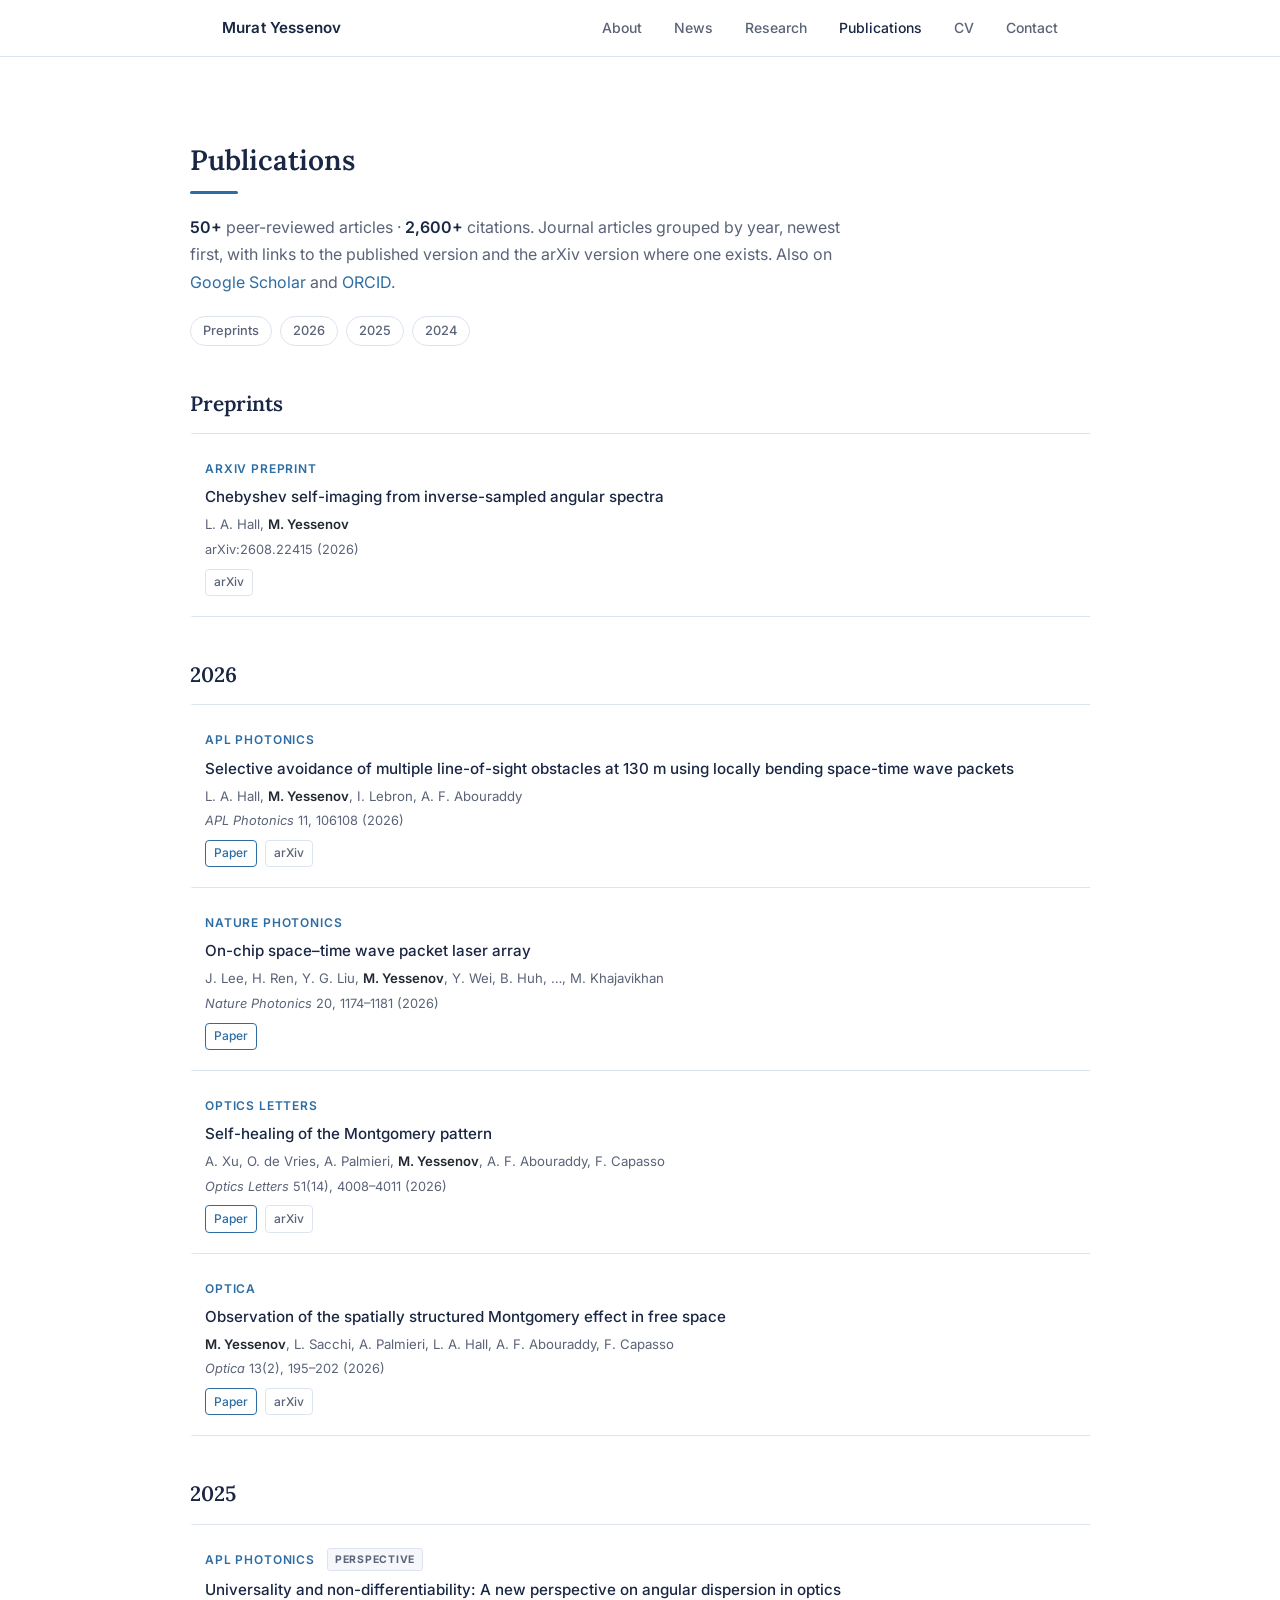
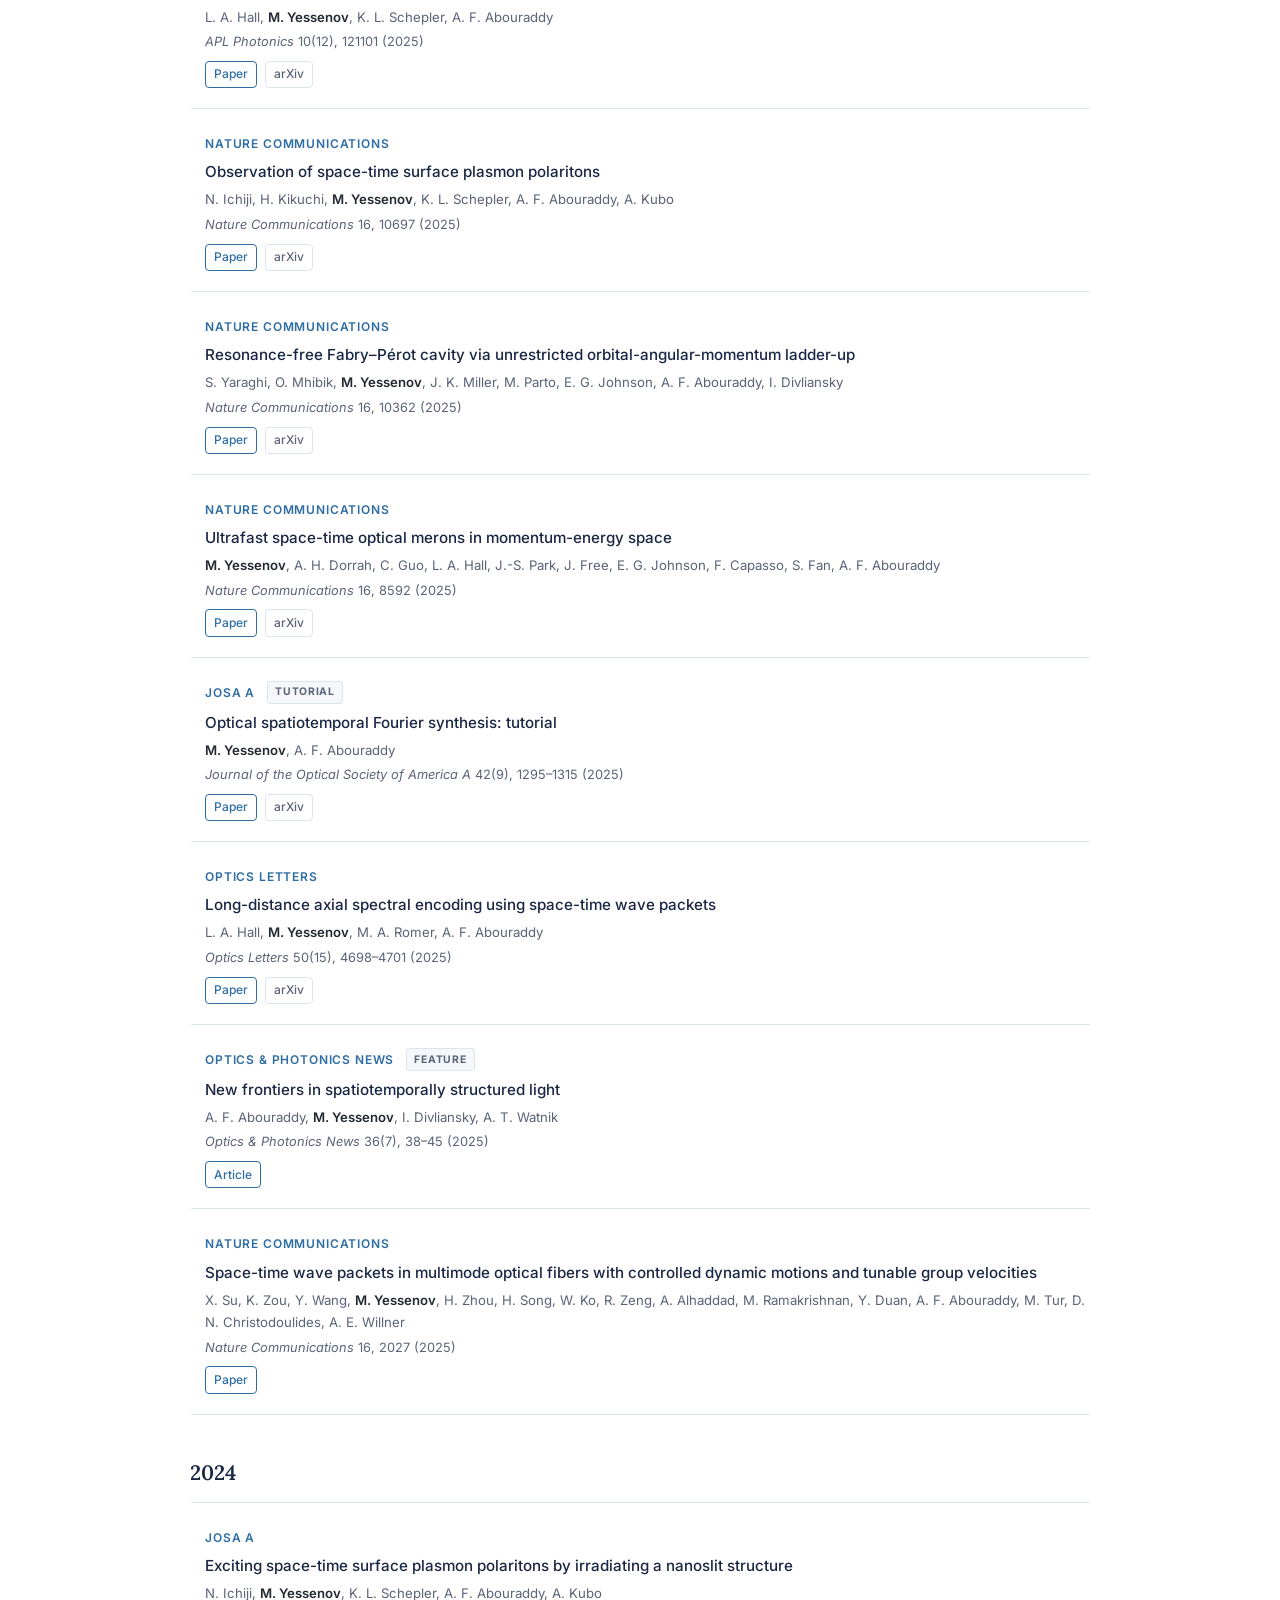
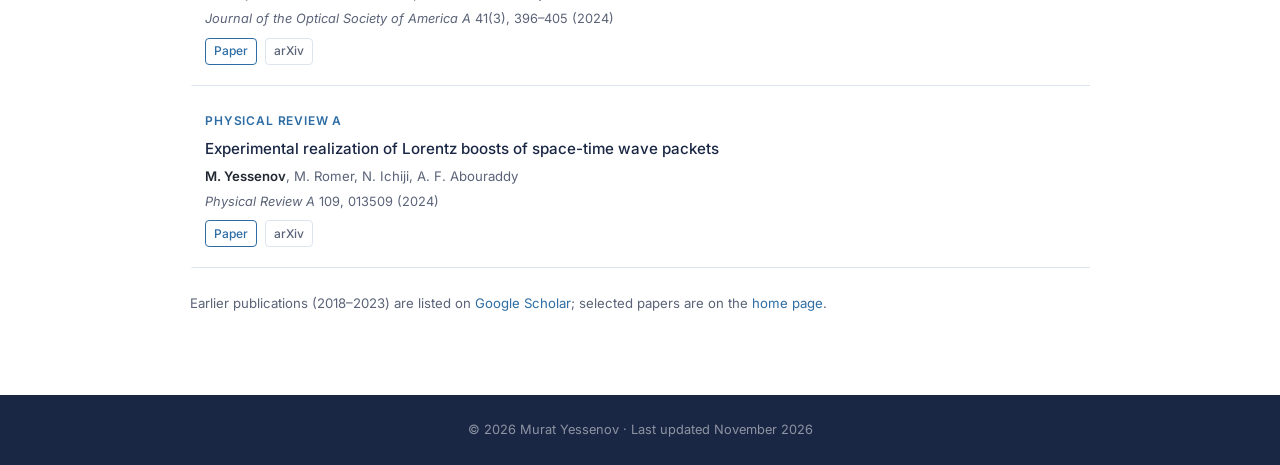
==== publications.html @ fa1f5f96 "T4: publications page, preprints and 2024-2026 Adds publications.html with the 2026 preprint and the" ====
<!DOCTYPE html>
<html lang="en">
<head>
  <meta charset="UTF-8" />
  <meta name="viewport" content="width=device-width, initial-scale=1.0" />
  <title>Publications | Murat Yessenov</title>
  <meta name="description" content="Journal articles and preprints by Murat Yessenov on space-time wave packets, structured light and self-imaging, grouped by year with DOI and arXiv links." />
  <meta name="author" content="Murat Yessenov" />
  <meta name="theme-color" content="#1a2744" />
  <link rel="canonical" href="https://yessenov.org/publications.html" />
  <script>document.documentElement.classList.add('js');</script>
  <link rel="icon" type="image/png" sizes="32x32" href="/assets/img/favicon-32.png" />
  <link rel="icon" type="image/png" sizes="512x512" href="/assets/img/icon-512.png" />
  <link rel="apple-touch-icon" href="/assets/img/apple-touch-icon.png" />
  <meta property="og:type" content="website" />
  <meta property="og:url" content="https://yessenov.org/publications.html" />
  <meta property="og:image" content="https://yessenov.org/assets/img/photo.jpg" />
  <meta property="og:image:alt" content="Portrait of Murat Yessenov" />
  <meta property="og:title" content="Publications | Murat Yessenov" />
  <meta property="og:description" content="Journal articles and preprints on space-time wave packets, structured light and self-imaging." />
  <meta name="twitter:card" content="summary" />
  <meta name="twitter:title" content="Publications | Murat Yessenov" />
  <meta name="twitter:description" content="Journal articles and preprints on space-time wave packets, structured light and self-imaging." />
  <meta name="twitter:image" content="https://yessenov.org/assets/img/photo.jpg" />
  <link rel="stylesheet" href="/assets/css/style.css" />
  <link rel="preconnect" href="https://fonts.googleapis.com" />
  <link rel="preconnect" href="https://fonts.gstatic.com" crossorigin />
  <link href="https://fonts.googleapis.com/css2?family=Inter:wght@300;400;500;600&family=Lora:ital,wght@0,400;0,600;1,400&display=swap" rel="stylesheet" />
</head>
<body>

  <!-- ── Navigation ── -->
  <header id="site-header">
    <nav>
      <a class="nav-name" href="/">Murat Yessenov</a>
      <ul class="nav-links" id="nav-links">
        <li><a href="/#about">About</a></li>
        <li><a href="/#news">News</a></li>
        <li><a href="/#research">Research</a></li>
        <li><a href="/publications.html" aria-current="page">Publications</a></li>
        <li><a href="/#cv">CV</a></li>
        <li><a href="/#contact">Contact</a></li>
      </ul>
      <button class="nav-toggle" aria-label="Toggle menu" aria-controls="nav-links" aria-expanded="false">&#9776;</button>
    </nav>
  </header>

  <main>

    <section id="publications-list">
      <div class="section-inner">
        <h1 class="section-title">Publications</h1>
        <p class="section-intro">
          <strong class="stat-num">50+</strong> peer-reviewed articles &middot; <strong class="stat-num">2,600+</strong> citations.
          Journal articles grouped by year, newest first, with links to the published version and the arXiv version where one exists.
          Also on <a href="https://scholar.google.com/citations?user=RJUJREIAAAAJ&hl=en" target="_blank" rel="noopener noreferrer">Google Scholar</a>
          and <a href="https://orcid.org/0000-0001-6850-1803" target="_blank" rel="noopener noreferrer">ORCID</a>.
        </p>

        <nav class="pub-jump" aria-label="Jump to year">
          <a href="#preprints">Preprints</a>
          <a href="#y2026">2026</a>
          <a href="#y2025">2025</a>
          <a href="#y2024">2024</a>
        </nav>

        <!-- ── Preprints ── -->
        <h2 class="pub-year" id="preprints">Preprints</h2>
        <div class="pub-list">
          <div class="pub-item">
            <div class="pub-venue">arXiv preprint</div>
            <p class="pub-title"><a href="https://arxiv.org/abs/2608.22415" target="_blank" rel="noopener noreferrer">Chebyshev self-imaging from inverse-sampled angular spectra</a></p>
            <p class="pub-authors">L. A. Hall, <strong>M. Yessenov</strong></p>
            <p class="pub-cite">arXiv:2608.22415 (2026)</p>
            <div class="pub-links">
              <a href="https://arxiv.org/abs/2608.22415" target="_blank" rel="noopener noreferrer" class="pub-link pub-link--preprint">arXiv</a>
            </div>
          </div>
        </div>

        <!-- ── 2026 ── -->
        <h2 class="pub-year" id="y2026">2026</h2>
        <div class="pub-list">

          <div class="pub-item">
            <div class="pub-venue">APL Photonics</div>
            <p class="pub-title"><a href="https://doi.org/10.1063/5.0353169" target="_blank" rel="noopener noreferrer">Selective avoidance of multiple line-of-sight obstacles at 130&nbsp;m using locally bending space-time wave packets</a></p>
            <p class="pub-authors">L. A. Hall, <strong>M. Yessenov</strong>, I. Lebron, A. F. Abouraddy</p>
            <p class="pub-cite"><em>APL Photonics</em> 11, 106108 (2026)</p>
            <div class="pub-links">
              <a href="https://doi.org/10.1063/5.0353169" target="_blank" rel="noopener noreferrer" class="pub-link">Paper</a>
              <a href="https://arxiv.org/abs/2607.12311" target="_blank" rel="noopener noreferrer" class="pub-link pub-link--preprint">arXiv</a>
            </div>
          </div>

          <div class="pub-item">
            <div class="pub-venue">Nature Photonics</div>
            <p class="pub-title"><a href="https://doi.org/10.1038/s41566-026-02003-0" target="_blank" rel="noopener noreferrer">On-chip space&ndash;time wave packet laser array</a></p>
            <p class="pub-authors">J. Lee, H. Ren, Y. G. Liu, <strong>M. Yessenov</strong>, Y. Wei, B. Huh, &hellip;, M. Khajavikhan</p>
            <p class="pub-cite"><em>Nature Photonics</em> 20, 1174&ndash;1181 (2026)</p>
            <div class="pub-links">
              <a href="https://doi.org/10.1038/s41566-026-02003-0" target="_blank" rel="noopener noreferrer" class="pub-link">Paper</a>
            </div>
          </div>

          <div class="pub-item">
            <div class="pub-venue">Optics Letters</div>
            <p class="pub-title"><a href="https://doi.org/10.1364/OL.605394" target="_blank" rel="noopener noreferrer">Self-healing of the Montgomery pattern</a></p>
            <p class="pub-authors">A. Xu, O. de Vries, A. Palmieri, <strong>M. Yessenov</strong>, A. F. Abouraddy, F. Capasso</p>
            <p class="pub-cite"><em>Optics Letters</em> 51(14), 4008&ndash;4011 (2026)</p>
            <div class="pub-links">
              <a href="https://doi.org/10.1364/OL.605394" target="_blank" rel="noopener noreferrer" class="pub-link">Paper</a>
              <a href="https://arxiv.org/abs/2605.18318" target="_blank" rel="noopener noreferrer" class="pub-link pub-link--preprint">arXiv</a>
            </div>
          </div>

          <div class="pub-item">
            <div class="pub-venue">Optica</div>
            <p class="pub-title"><a href="https://doi.org/10.1364/OPTICA.582198" target="_blank" rel="noopener noreferrer">Observation of the spatially structured Montgomery effect in free space</a></p>
            <p class="pub-authors"><strong>M. Yessenov</strong>, L. Sacchi, A. Palmieri, L. A. Hall, A. F. Abouraddy, F. Capasso</p>
            <p class="pub-cite"><em>Optica</em> 13(2), 195&ndash;202 (2026)</p>
            <div class="pub-links">
              <a href="https://doi.org/10.1364/OPTICA.582198" target="_blank" rel="noopener noreferrer" class="pub-link">Paper</a>
              <a href="https://arxiv.org/abs/2510.16269" target="_blank" rel="noopener noreferrer" class="pub-link pub-link--preprint">arXiv</a>
            </div>
          </div>

        </div>

        <!-- ── 2025 ── -->
        <h2 class="pub-year" id="y2025">2025</h2>
        <div class="pub-list">

          <div class="pub-item">
            <div class="pub-venue">APL Photonics <span class="pub-badge pub-badge--review">Perspective</span></div>
            <p class="pub-title"><a href="https://doi.org/10.1063/5.0286910" target="_blank" rel="noopener noreferrer">Universality and non-differentiability: A new perspective on angular dispersion in optics</a></p>
            <p class="pub-authors">L. A. Hall, <strong>M. Yessenov</strong>, K. L. Schepler, A. F. Abouraddy</p>
            <p class="pub-cite"><em>APL Photonics</em> 10(12), 121101 (2025)</p>
            <div class="pub-links">
              <a href="https://doi.org/10.1063/5.0286910" target="_blank" rel="noopener noreferrer" class="pub-link">Paper</a>
              <a href="https://arxiv.org/abs/2506.18858" target="_blank" rel="noopener noreferrer" class="pub-link pub-link--preprint">arXiv</a>
            </div>
          </div>

          <div class="pub-item">
            <div class="pub-venue">Nature Communications</div>
            <p class="pub-title"><a href="https://doi.org/10.1038/s41467-025-65289-8" target="_blank" rel="noopener noreferrer">Observation of space-time surface plasmon polaritons</a></p>
            <p class="pub-authors">N. Ichiji, H. Kikuchi, <strong>M. Yessenov</strong>, K. L. Schepler, A. F. Abouraddy, A. Kubo</p>
            <p class="pub-cite"><em>Nature Communications</em> 16, 10697 (2025)</p>
            <div class="pub-links">
              <a href="https://doi.org/10.1038/s41467-025-65289-8" target="_blank" rel="noopener noreferrer" class="pub-link">Paper</a>
              <a href="https://arxiv.org/abs/2502.11643" target="_blank" rel="noopener noreferrer" class="pub-link pub-link--preprint">arXiv</a>
            </div>
          </div>

          <div class="pub-item">
            <div class="pub-venue">Nature Communications</div>
            <p class="pub-title"><a href="https://doi.org/10.1038/s41467-025-65348-0" target="_blank" rel="noopener noreferrer">Resonance-free Fabry&ndash;P&eacute;rot cavity via unrestricted orbital-angular-momentum ladder-up</a></p>
            <p class="pub-authors">S. Yaraghi, O. Mhibik, <strong>M. Yessenov</strong>, J. K. Miller, M. Parto, E. G. Johnson, A. F. Abouraddy, I. Divliansky</p>
            <p class="pub-cite"><em>Nature Communications</em> 16, 10362 (2025)</p>
            <div class="pub-links">
              <a href="https://doi.org/10.1038/s41467-025-65348-0" target="_blank" rel="noopener noreferrer" class="pub-link">Paper</a>
              <a href="https://arxiv.org/abs/2503.13712" target="_blank" rel="noopener noreferrer" class="pub-link pub-link--preprint">arXiv</a>
            </div>
          </div>

          <div class="pub-item">
            <div class="pub-venue">Nature Communications</div>
            <p class="pub-title"><a href="https://doi.org/10.1038/s41467-025-63641-6" target="_blank" rel="noopener noreferrer">Ultrafast space-time optical merons in momentum-energy space</a></p>
            <p class="pub-authors"><strong>M. Yessenov</strong>, A. H. Dorrah, C. Guo, L. A. Hall, J.-S. Park, J. Free, E. G. Johnson, F. Capasso, S. Fan, A. F. Abouraddy</p>
            <p class="pub-cite"><em>Nature Communications</em> 16, 8592 (2025)</p>
            <div class="pub-links">
              <a href="https://doi.org/10.1038/s41467-025-63641-6" target="_blank" rel="noopener noreferrer" class="pub-link">Paper</a>
              <a href="https://arxiv.org/abs/2503.11980" target="_blank" rel="noopener noreferrer" class="pub-link pub-link--preprint">arXiv</a>
            </div>
          </div>

          <div class="pub-item">
            <div class="pub-venue">JOSA A <span class="pub-badge pub-badge--review">Tutorial</span></div>
            <p class="pub-title"><a href="https://doi.org/10.1364/JOSAA.566252" target="_blank" rel="noopener noreferrer">Optical spatiotemporal Fourier synthesis: tutorial</a></p>
            <p class="pub-authors"><strong>M. Yessenov</strong>, A. F. Abouraddy</p>
            <p class="pub-cite"><em>Journal of the Optical Society of America A</em> 42(9), 1295&ndash;1315 (2025)</p>
            <div class="pub-links">
              <a href="https://doi.org/10.1364/JOSAA.566252" target="_blank" rel="noopener noreferrer" class="pub-link">Paper</a>
              <a href="https://arxiv.org/abs/2504.18675" target="_blank" rel="noopener noreferrer" class="pub-link pub-link--preprint">arXiv</a>
            </div>
          </div>

          <div class="pub-item">
            <div class="pub-venue">Optics Letters</div>
            <p class="pub-title"><a href="https://doi.org/10.1364/OL.566908" target="_blank" rel="noopener noreferrer">Long-distance axial spectral encoding using space-time wave packets</a></p>
            <p class="pub-authors">L. A. Hall, <strong>M. Yessenov</strong>, M. A. Romer, A. F. Abouraddy</p>
            <p class="pub-cite"><em>Optics Letters</em> 50(15), 4698&ndash;4701 (2025)</p>
            <div class="pub-links">
              <a href="https://doi.org/10.1364/OL.566908" target="_blank" rel="noopener noreferrer" class="pub-link">Paper</a>
              <a href="https://arxiv.org/abs/2505.00895" target="_blank" rel="noopener noreferrer" class="pub-link pub-link--preprint">arXiv</a>
            </div>
          </div>

          <div class="pub-item">
            <div class="pub-venue">Optics &amp; Photonics News <span class="pub-badge pub-badge--review">Feature</span></div>
            <p class="pub-title"><a href="https://www.optica-opn.org/home/articles/volume_36/july_august_2025/features/new_frontiers_in_spatiotemporally_structured_light" target="_blank" rel="noopener noreferrer">New frontiers in spatiotemporally structured light</a></p>
            <p class="pub-authors">A. F. Abouraddy, <strong>M. Yessenov</strong>, I. Divliansky, A. T. Watnik</p>
            <p class="pub-cite"><em>Optics &amp; Photonics News</em> 36(7), 38&ndash;45 (2025)</p>
            <div class="pub-links">
              <a href="https://www.optica-opn.org/home/articles/volume_36/july_august_2025/features/new_frontiers_in_spatiotemporally_structured_light" target="_blank" rel="noopener noreferrer" class="pub-link">Article</a>
            </div>
          </div>

          <div class="pub-item">
            <div class="pub-venue">Nature Communications</div>
            <p class="pub-title"><a href="https://doi.org/10.1038/s41467-025-56982-9" target="_blank" rel="noopener noreferrer">Space-time wave packets in multimode optical fibers with controlled dynamic motions and tunable group velocities</a></p>
            <p class="pub-authors">X. Su, K. Zou, Y. Wang, <strong>M. Yessenov</strong>, H. Zhou, H. Song, W. Ko, R. Zeng, A. Alhaddad, M. Ramakrishnan, Y. Duan, A. F. Abouraddy, M. Tur, D. N. Christodoulides, A. E. Willner</p>
            <p class="pub-cite"><em>Nature Communications</em> 16, 2027 (2025)</p>
            <div class="pub-links">
              <a href="https://doi.org/10.1038/s41467-025-56982-9" target="_blank" rel="noopener noreferrer" class="pub-link">Paper</a>
            </div>
          </div>

        </div>

        <!-- ── 2024 ── -->
        <h2 class="pub-year" id="y2024">2024</h2>
        <div class="pub-list">

          <div class="pub-item">
            <div class="pub-venue">JOSA A</div>
            <p class="pub-title"><a href="https://doi.org/10.1364/JOSAA.508044" target="_blank" rel="noopener noreferrer">Exciting space-time surface plasmon polaritons by irradiating a nanoslit structure</a></p>
            <p class="pub-authors">N. Ichiji, <strong>M. Yessenov</strong>, K. L. Schepler, A. F. Abouraddy, A. Kubo</p>
            <p class="pub-cite"><em>Journal of the Optical Society of America A</em> 41(3), 396&ndash;405 (2024)</p>
            <div class="pub-links">
              <a href="https://doi.org/10.1364/JOSAA.508044" target="_blank" rel="noopener noreferrer" class="pub-link">Paper</a>
              <a href="https://arxiv.org/abs/2212.05450" target="_blank" rel="noopener noreferrer" class="pub-link pub-link--preprint">arXiv</a>
            </div>
          </div>

          <div class="pub-item">
            <div class="pub-venue">Physical Review A</div>
            <p class="pub-title"><a href="https://doi.org/10.1103/PhysRevA.109.013509" target="_blank" rel="noopener noreferrer">Experimental realization of Lorentz boosts of space-time wave packets</a></p>
            <p class="pub-authors"><strong>M. Yessenov</strong>, M. Romer, N. Ichiji, A. F. Abouraddy</p>
            <p class="pub-cite"><em>Physical Review A</em> 109, 013509 (2024)</p>
            <div class="pub-links">
              <a href="https://doi.org/10.1103/PhysRevA.109.013509" target="_blank" rel="noopener noreferrer" class="pub-link">Paper</a>
              <a href="https://arxiv.org/abs/2308.06387" target="_blank" rel="noopener noreferrer" class="pub-link pub-link--preprint">arXiv</a>
            </div>
          </div>

        </div>

        <p class="pub-note">Earlier publications (2018&ndash;2023) are listed on <a href="https://scholar.google.com/citations?user=RJUJREIAAAAJ&hl=en" target="_blank" rel="noopener noreferrer">Google Scholar</a>; selected papers are on the <a href="/#publications">home page</a>.</p>
      </div>
    </section>

  </main>

  <footer>
    <p>&copy; 2026 Murat Yessenov &middot; Last updated November 2026</p>
  </footer>

  <script src="/assets/js/main.js"></script>
</body>
</html>
---- assets/css/style.css ----
/* ── Reset & Base ── */
*, *::before, *::after { box-sizing: border-box; margin: 0; padding: 0; }

:root {
  --navy:   #1a2744;
  --navy2:  #243560;
  --accent: #2e6da4;
  --text:   #222831;
  --muted:  #5a6378;
  --light:  #f5f7fb;
  --white:  #ffffff;
  --border: #dde3ef;
  --radius: 8px;
  --max-w:  900px;
  --transition: 0.2s ease;
}

html { scroll-behavior: smooth; font-size: 16px; }

body {
  font-family: 'Inter', sans-serif;
  color: var(--text);
  background: var(--white);
  line-height: 1.7;
}

a { color: var(--accent); text-decoration: none; }
a:hover { text-decoration: underline; }

/* ── Navigation ── */
#site-header {
  position: sticky;
  top: 0;
  z-index: 100;
  background: rgba(255,255,255,0.95);
  backdrop-filter: blur(8px);
  border-bottom: 1px solid var(--border);
}

nav {
  max-width: var(--max-w);
  margin: 0 auto;
  padding: 0 2rem;
  height: 56px;
  display: flex;
  align-items: center;
  justify-content: space-between;
}

.nav-name {
  font-weight: 600;
  font-size: 0.95rem;
  color: var(--navy);
  letter-spacing: 0.01em;
}

.nav-links {
  display: flex;
  list-style: none;
  gap: 2rem;
}

.nav-links a {
  font-size: 0.875rem;
  font-weight: 500;
  color: var(--muted);
  transition: color var(--transition);
}

.nav-links a:hover,
.nav-links a.active,
.nav-links a[aria-current="page"] {
  color: var(--navy);
  text-decoration: none;
}

.nav-toggle {
  display: none;
  background: none;
  border: none;
  font-size: 1.4rem;
  cursor: pointer;
  color: var(--navy);
}

/* ── Sections ── */
section { padding: 5rem 2rem; }
section:nth-child(even) { background: var(--light); }

.section-inner {
  max-width: var(--max-w);
  margin: 0 auto;
}

.section-title {
  font-family: 'Lora', serif;
  font-size: 1.75rem;
  font-weight: 600;
  color: var(--navy);
  margin-bottom: 1.25rem;
  padding-bottom: 0.6rem;
  position: relative;
}

.section-title::after {
  content: '';
  position: absolute;
  bottom: 0;
  left: 0;
  width: 48px;
  height: 3px;
  background: var(--accent);
  border-radius: 2px;
}

.section-intro {
  color: var(--muted);
  margin-bottom: 2.5rem;
  max-width: 680px;
}

.stat-num {
  color: var(--navy);
  font-weight: 600;
}

/* ── About ── */
#about {
  padding-top: 5rem;
  padding-bottom: 5rem;
  background: var(--white);
}

.about-inner {
  max-width: var(--max-w);
  margin: 0 auto;
  display: flex;
  align-items: flex-start;
  gap: 3rem;
}

.about-photo {
  flex-shrink: 0;
}

.about-photo img {
  width: 180px;
  height: 180px;
  border-radius: 50%;
  object-fit: cover;
  border: 3px solid var(--border);
}

.photo-placeholder {
  display: none;
  width: 180px;
  height: 180px;
  border-radius: 50%;
  background: var(--navy);
  color: white;
  font-size: 2.5rem;
  font-weight: 600;
  align-items: center;
  justify-content: center;
  letter-spacing: 0.05em;
}

.about-text h1 {
  font-family: 'Lora', serif;
  font-size: 2.2rem;
  font-weight: 600;
  color: var(--navy);
  margin-bottom: 0.25rem;
}

.degree {
  font-size: 1.1rem;
  font-weight: 400;
  color: var(--muted);
}

.affiliation {
  font-size: 0.95rem;
  color: var(--muted);
  margin-top: 0.15rem;
  margin-bottom: 1rem;
}

.bio {
  font-size: 0.95rem;
  color: var(--text);
  margin-bottom: 0.5rem;
  max-width: 600px;
}

.about-metrics {
  font-size: 0.85rem;
  color: var(--muted);
  margin-bottom: 1.1rem;
}

.about-metrics strong {
  color: var(--navy);
  font-weight: 600;
}

/* ── Bio Tags ── */
.bio-tags {
  display: flex;
  flex-wrap: wrap;
  gap: 0.4rem;
  margin-bottom: 1.25rem;
}

.bio-tag {
  font-size: 0.75rem;
  font-weight: 500;
  color: var(--accent);
  background: rgba(46, 109, 164, 0.07);
  border: 1px solid rgba(46, 109, 164, 0.2);
  border-radius: 4px;
  padding: 0.2rem 0.55rem;
  letter-spacing: 0.01em;
}

/* ── Social Buttons ── */
.social-links {
  display: flex;
  flex-wrap: wrap;
  gap: 0.6rem;
}

.social-btn {
  display: inline-flex;
  align-items: center;
  gap: 0.4rem;
  padding: 0.4rem 0.9rem;
  border: 1px solid var(--border);
  border-radius: 20px;
  font-size: 0.8rem;
  font-weight: 500;
  color: var(--navy);
  background: var(--white);
  transition: background var(--transition), border-color var(--transition), color var(--transition);
}

.social-btn svg {
  width: 14px;
  height: 14px;
  flex-shrink: 0;
}

.social-btn:hover {
  background: var(--navy);
  color: var(--white);
  border-color: var(--navy);
  text-decoration: none;
}

/* ── News ── */
.news-list {
  display: flex;
  flex-direction: column;
}

.news-item {
  display: flex;
  gap: 1.5rem;
  padding: 0.7rem 0;
  border-bottom: 1px solid var(--border);
  align-items: baseline;
}

.news-item:first-child {
  border-top: 1px solid var(--border);
}

.news-date {
  font-size: 0.8rem;
  font-weight: 500;
  color: var(--muted);
  min-width: 72px;
  flex-shrink: 0;
}

.news-text {
  font-size: 0.9rem;
  color: var(--text);
  line-height: 1.55;
}

/* ── Research Cards ── */
.research-grid {
  display: grid;
  grid-template-columns: repeat(3, 1fr);
  gap: 1.5rem;
}

.research-card {
  background: var(--light);
  border: 1px solid var(--border);
  border-top: 2px solid var(--accent);
  border-radius: var(--radius);
  padding: 1.75rem;
  transition: box-shadow var(--transition), transform var(--transition);
}

.research-card:hover {
  box-shadow: 0 4px 20px rgba(26,39,68,0.08);
  transform: translateY(-2px);
}

.card-icon {
  width: 28px;
  height: 28px;
  color: var(--accent);
  margin-bottom: 0.75rem;
}

.card-icon svg {
  width: 100%;
  height: 100%;
  display: block;
}

.research-card h3 {
  font-size: 1rem;
  font-weight: 600;
  color: var(--navy);
  margin-bottom: 0.5rem;
}

.research-card p {
  font-size: 0.875rem;
  color: var(--muted);
  line-height: 1.65;
}

.card-paper-count {
  display: inline-block;
  margin-top: 0.85rem;
  font-size: 0.78rem;
  font-weight: 500;
  color: var(--accent);
  transition: opacity var(--transition);
}

.card-paper-count:hover {
  opacity: 0.75;
  text-decoration: underline;
}

.card-status {
  display: inline-block;
  margin-top: 0.85rem;
  font-size: 0.72rem;
  font-weight: 500;
  color: var(--muted);
  letter-spacing: 0.01em;
}

/* ── Publications ── */
.pub-list {
  display: flex;
  flex-direction: column;
  gap: 0;
}

.pub-item {
  padding: 1.25rem 0 1.25rem 0.75rem;
  border-left: 3px solid transparent;
  border-bottom: 1px solid var(--border);
  transition: border-left-color var(--transition), background var(--transition);
}

.pub-item:first-child { border-top: 1px solid var(--border); }

.pub-item:hover {
  border-left-color: var(--accent);
  background: rgba(255, 255, 255, 0.75);
}

.pub-item.pub-featured {
  border-left-color: var(--accent);
  background: rgba(46, 109, 164, 0.05);
}

.pub-venue {
  display: inline-block;
  font-size: 0.75rem;
  font-weight: 600;
  text-transform: uppercase;
  letter-spacing: 0.07em;
  color: var(--accent);
  margin-bottom: 0.3rem;
}

.pub-title {
  font-size: 0.95rem;
  font-weight: 500;
  color: var(--navy);
  margin-bottom: 0.2rem;
}

.pub-title a {
  color: var(--navy);
  font-weight: 500;
}

.pub-title a:hover {
  color: var(--accent);
  text-decoration: underline;
}

.pub-authors {
  font-size: 0.825rem;
  color: var(--muted);
  margin-bottom: 0.2rem;
}

.pub-authors strong {
  color: var(--text);
  font-weight: 600;
}

.pub-teaser {
  font-size: 0.825rem;
  color: var(--muted);
  font-style: italic;
  line-height: 1.55;
  margin-bottom: 0.5rem;
}

.pub-badge {
  display: inline-block;
  font-size: 0.65rem;
  font-weight: 700;
  font-style: normal;
  text-transform: uppercase;
  letter-spacing: 0.07em;
  padding: 0.1rem 0.45rem;
  border-radius: 3px;
  margin-left: 0.5rem;
  vertical-align: middle;
  position: relative;
  top: -1px;
}

.pub-badge--new {
  background: rgba(46,109,164,0.1);
  color: var(--accent);
  border: 1px solid rgba(46,109,164,0.25);
}

.pub-badge--review {
  background: var(--light);
  color: var(--muted);
  border: 1px solid var(--border);
}

.pub-links { display: flex; flex-wrap: wrap; gap: 0.5rem; }

.pub-link {
  font-size: 0.75rem;
  font-weight: 500;
  color: var(--accent);
  border: 1px solid var(--accent);
  border-radius: 4px;
  padding: 0.15rem 0.5rem;
  transition: background var(--transition), color var(--transition);
}

.pub-link:hover {
  background: var(--accent);
  color: var(--white);
  text-decoration: none;
}

.pub-link--preprint {
  color: var(--muted);
  border-color: var(--border);
}

.pub-link--preprint:hover {
  background: var(--muted);
  border-color: var(--muted);
}

.pub-note {
  margin-top: 1.5rem;
  font-size: 0.825rem;
  color: var(--muted);
}

/* ── Full publications page ── */
a.nav-name:hover { text-decoration: none; color: var(--accent); }

nav.pub-jump {
  display: flex;
  flex-wrap: wrap;
  justify-content: flex-start;
  gap: 0.5rem;
  max-width: none;
  height: auto;
  margin: -1.25rem 0 1rem;
  padding: 0;
}

.pub-jump a {
  font-size: 0.8rem;
  font-weight: 500;
  color: var(--muted);
  border: 1px solid var(--border);
  border-radius: 20px;
  padding: 0.2rem 0.75rem;
  transition: color var(--transition), border-color var(--transition);
}

.pub-jump a:hover {
  color: var(--navy);
  border-color: var(--accent);
  text-decoration: none;
}

.pub-year {
  font-family: 'Lora', serif;
  font-size: 1.3rem;
  font-weight: 600;
  color: var(--navy);
  margin: 2.5rem 0 0.75rem;
  scroll-margin-top: 72px;
}

.pub-cite {
  font-size: 0.8rem;
  color: var(--muted);
  margin-bottom: 0.5rem;
}

/* ── CV ── */
.cv-block {
  position: relative;
  margin-bottom: 2.5rem;
  padding-left: 1.25rem;
  border-left: 2px solid var(--border);
}

.cv-category {
  font-size: 0.8rem;
  font-weight: 600;
  text-transform: uppercase;
  letter-spacing: 0.1em;
  color: var(--accent);
  margin-bottom: 1rem;
}

.cv-entry {
  position: relative;
  display: flex;
  gap: 1.5rem;
  margin-bottom: 1rem;
  align-items: flex-start;
}

.cv-entry::before {
  content: '';
  position: absolute;
  left: calc(-1.25rem - 5px);
  top: 0.35rem;
  width: 8px;
  height: 8px;
  border-radius: 50%;
  background: var(--white);
  border: 2px solid var(--accent);
}

.cv-date {
  font-size: 0.8rem;
  color: var(--muted);
  min-width: 100px;
  padding-top: 0.1rem;
  flex-shrink: 0;
}

.cv-detail {
  font-size: 0.9rem;
  color: var(--text);
  line-height: 1.6;
}

.cv-sub {
  font-size: 0.825rem;
  color: var(--muted);
}

.cv-download-btn {
  display: inline-flex;
  align-items: center;
  gap: 0.5rem;
  margin-top: 1rem;
  padding: 0.65rem 1.5rem;
  background: var(--navy);
  color: var(--white);
  border-radius: var(--radius);
  font-size: 0.875rem;
  font-weight: 500;
  transition: background var(--transition);
}

.cv-download-btn:hover {
  background: var(--navy2);
  text-decoration: none;
}

/* ── Contact ── */
.contact-grid {
  display: grid;
  grid-template-columns: 1fr 1fr;
  gap: 3rem;
}

.contact-block h3 {
  font-size: 1rem;
  font-weight: 600;
  color: var(--navy);
  margin-bottom: 1rem;
}

.contact-block p {
  font-size: 0.9rem;
  color: var(--muted);
  margin-bottom: 0.75rem;
}

.contact-block strong {
  color: var(--text);
}

.contact-links-list {
  list-style: none;
  display: flex;
  flex-direction: column;
  gap: 0.5rem;
}

.contact-links-list a {
  font-size: 0.9rem;
  color: var(--accent);
}

/* ── Footer ── */
footer {
  background: var(--navy);
  color: rgba(255,255,255,0.5);
  text-align: center;
  padding: 1.5rem 2rem;
  font-size: 0.8rem;
}

/* ── Scroll Reveal ── */
.js .reveal {
  opacity: 0;
  transform: translateY(18px);
  transition: opacity 0.5s ease, transform 0.5s ease;
}

.reveal.in-view {
  opacity: 1;
  transform: none;
}

.research-grid .reveal:nth-child(2) { transition-delay: 0.1s; }
.research-grid .reveal:nth-child(3) { transition-delay: 0.2s; }

.news-list .reveal:nth-child(2) { transition-delay: 0.07s; }
.news-list .reveal:nth-child(3) { transition-delay: 0.14s; }
.news-list .reveal:nth-child(4) { transition-delay: 0.21s; }
.news-list .reveal:nth-child(5) { transition-delay: 0.28s; }
.news-list .reveal:nth-child(6) { transition-delay: 0.35s; }
.news-list .reveal:nth-child(7) { transition-delay: 0.42s; }
.news-list .reveal:nth-child(8) { transition-delay: 0.49s; }

.pub-list .reveal:nth-child(2) { transition-delay: 0.06s; }
.pub-list .reveal:nth-child(3) { transition-delay: 0.12s; }
.pub-list .reveal:nth-child(4) { transition-delay: 0.18s; }
.pub-list .reveal:nth-child(5) { transition-delay: 0.24s; }
.pub-list .reveal:nth-child(6) { transition-delay: 0.30s; }

@media (prefers-reduced-motion: reduce) {
  .reveal { opacity: 1; transform: none; transition: none; }
}

/* ── Mobile ── */
@media (max-width: 680px) {
  .nav-links { display: none; }
  .nav-links.open {
    display: flex;
    flex-direction: column;
    position: absolute;
    top: 56px;
    left: 0;
    right: 0;
    background: var(--white);
    border-bottom: 1px solid var(--border);
    padding: 1rem 2rem;
    gap: 1rem;
  }
  .nav-toggle { display: block; }

  .about-inner { flex-direction: column; align-items: center; text-align: center; gap: 1.5rem; }
  .social-links { justify-content: center; }
  .bio-tags { justify-content: center; }
  .bio { max-width: 100%; }

  .research-grid { grid-template-columns: 1fr; }

  .news-item { flex-direction: column; gap: 0.1rem; }
  .news-date { min-width: unset; }

  .contact-grid { grid-template-columns: 1fr; gap: 2rem; }

  .cv-entry { flex-direction: column; gap: 0.2rem; }
  .cv-date { min-width: unset; }
}
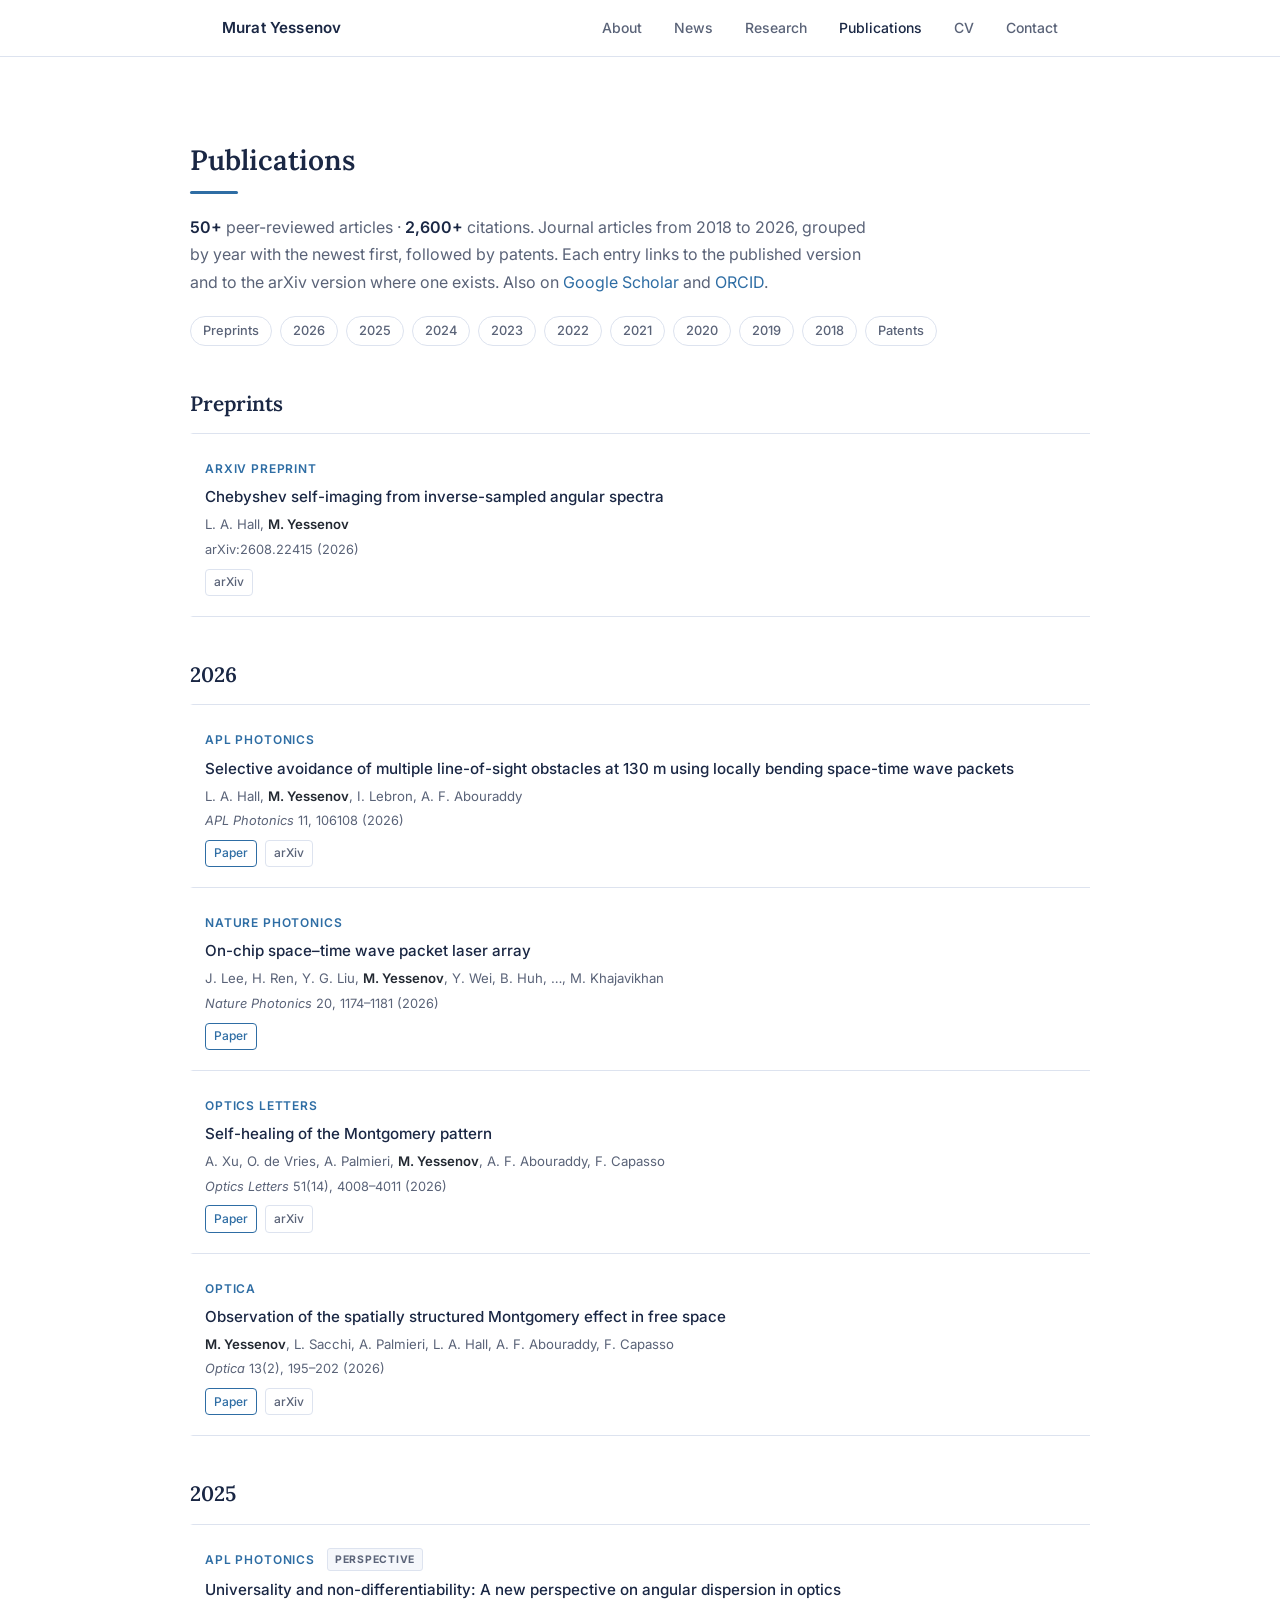
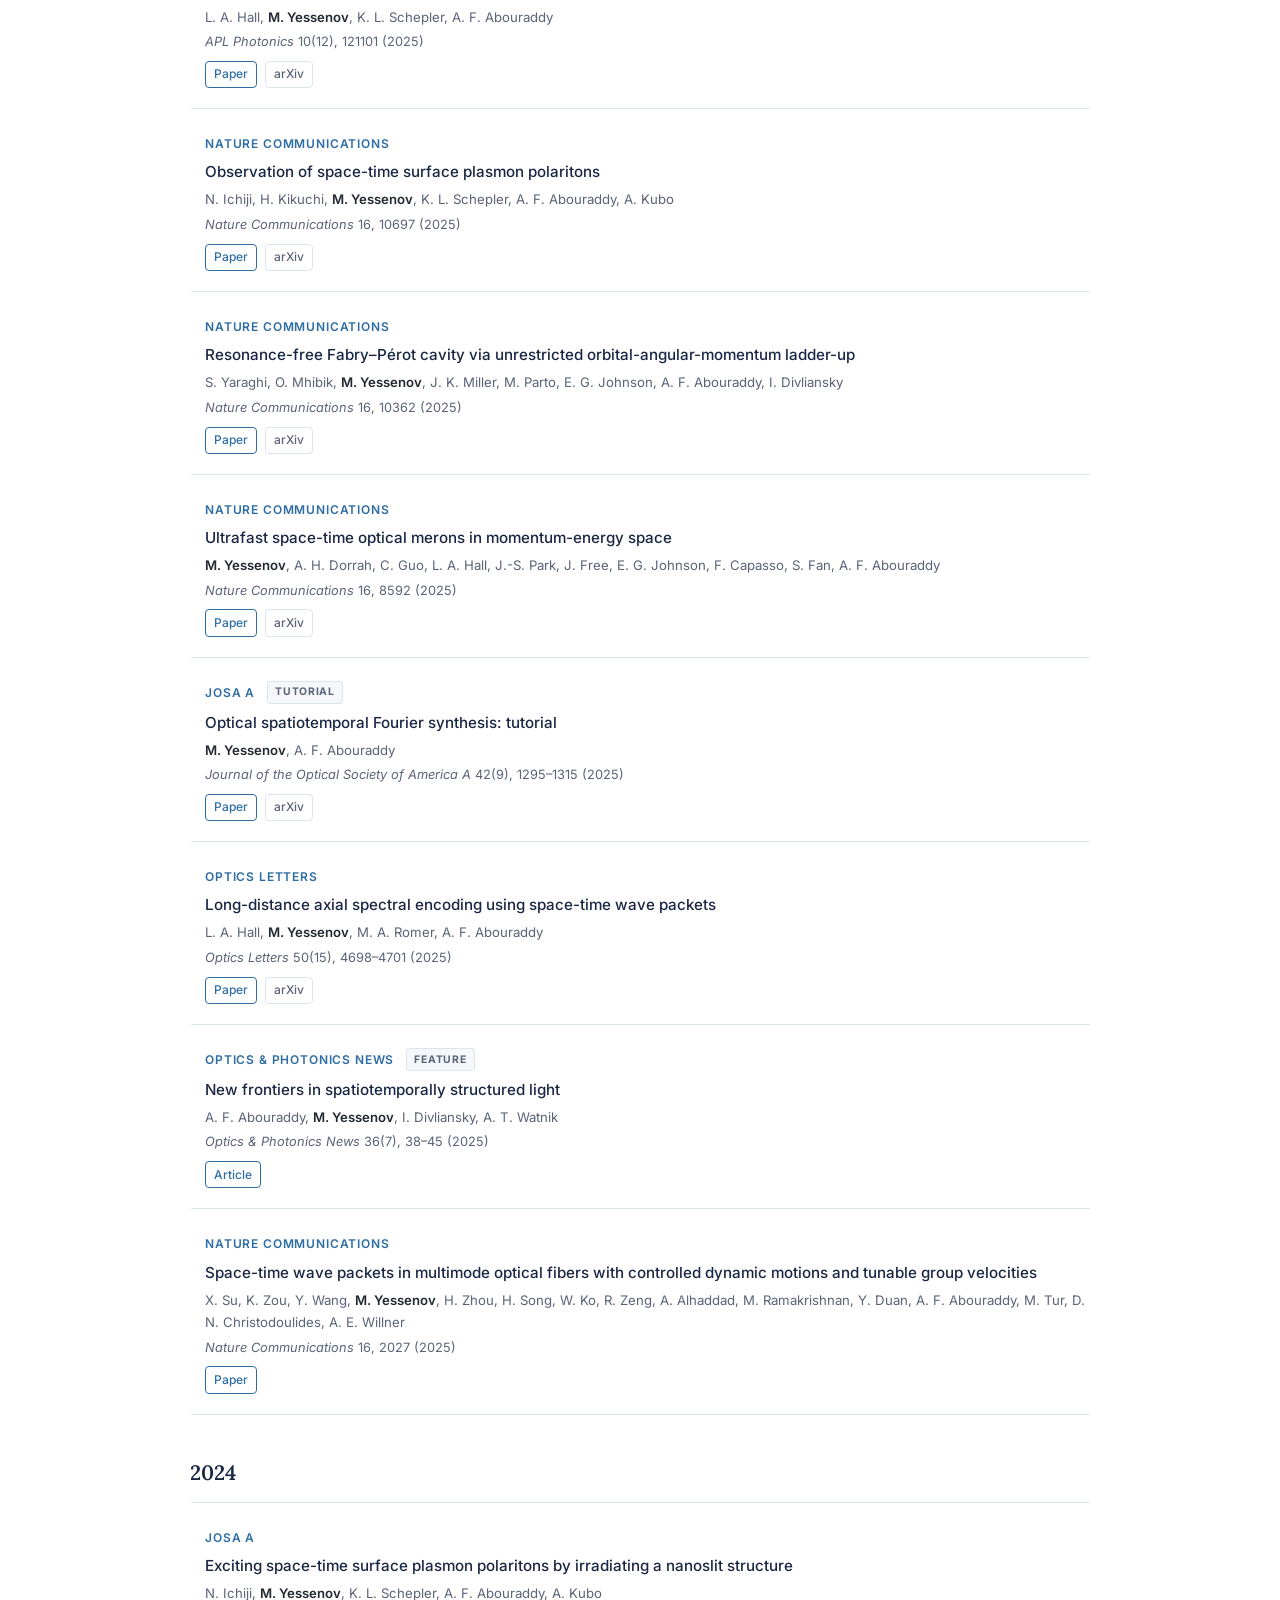
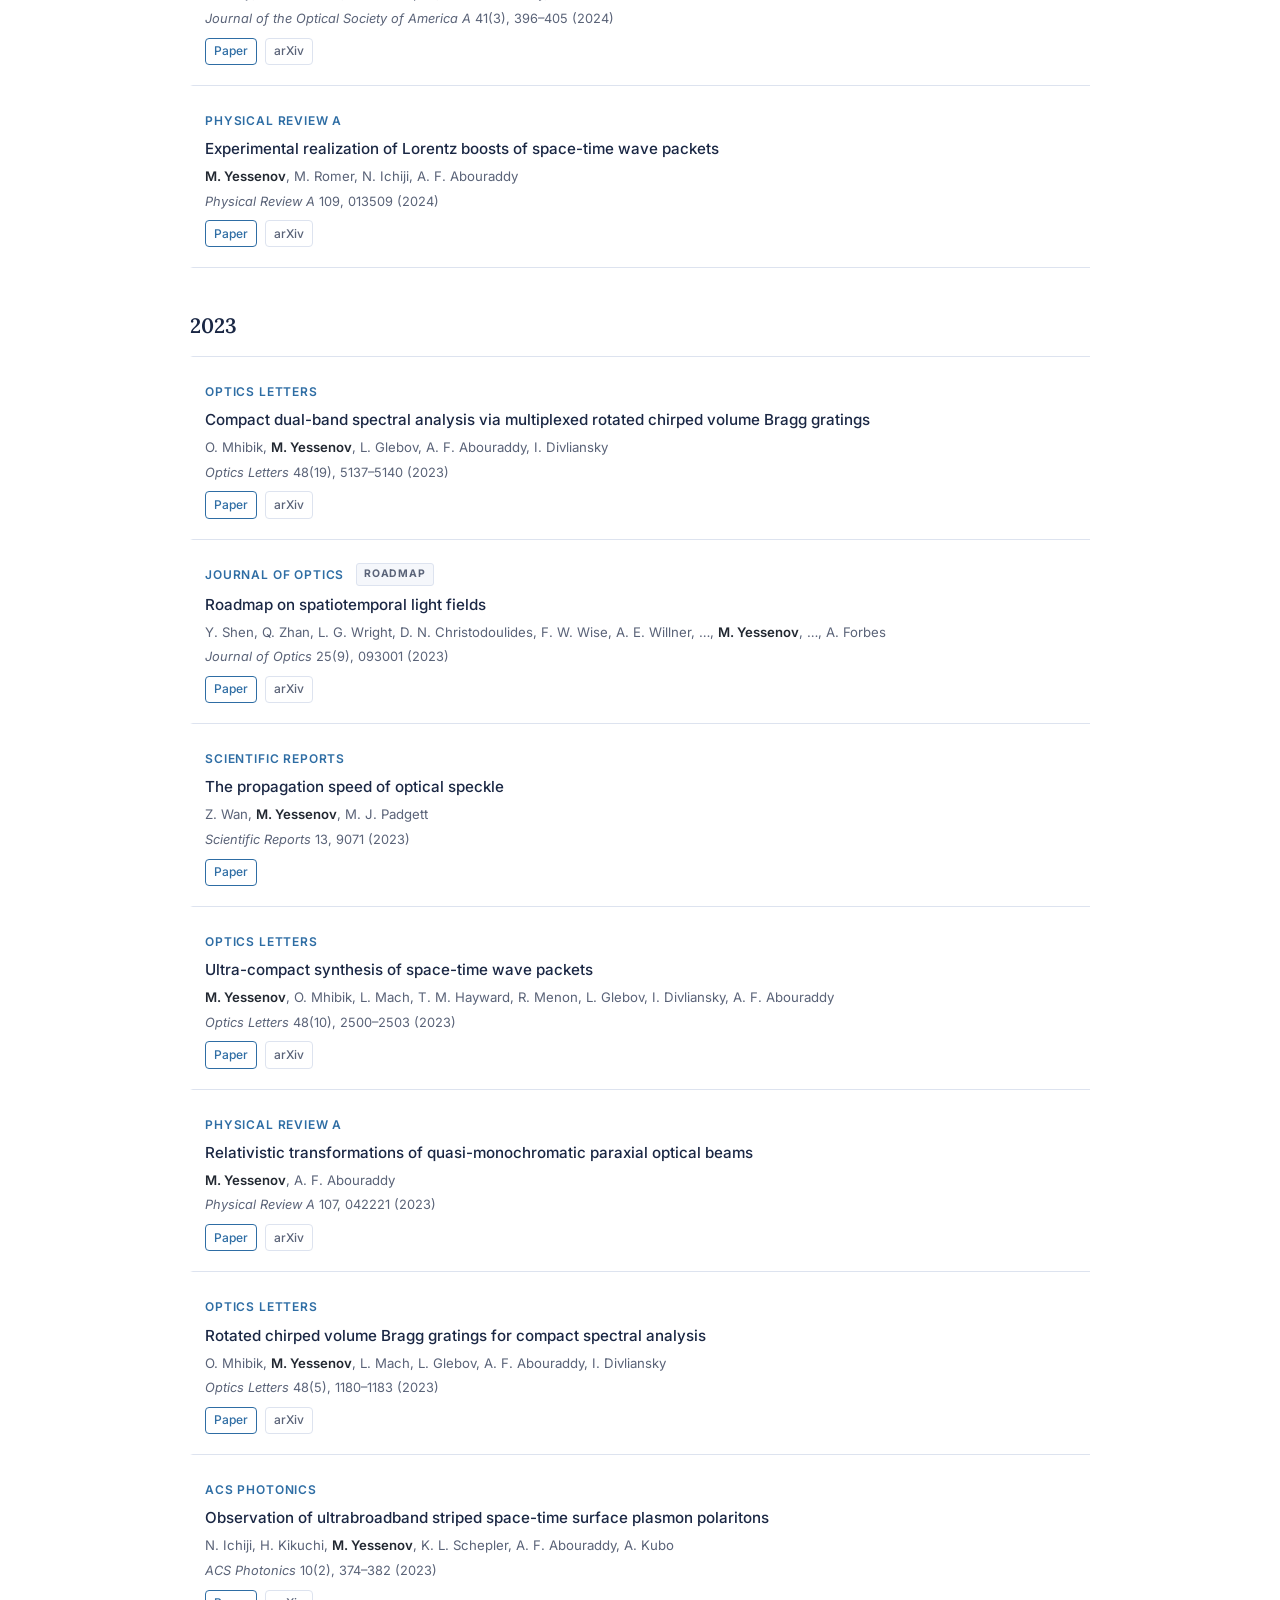
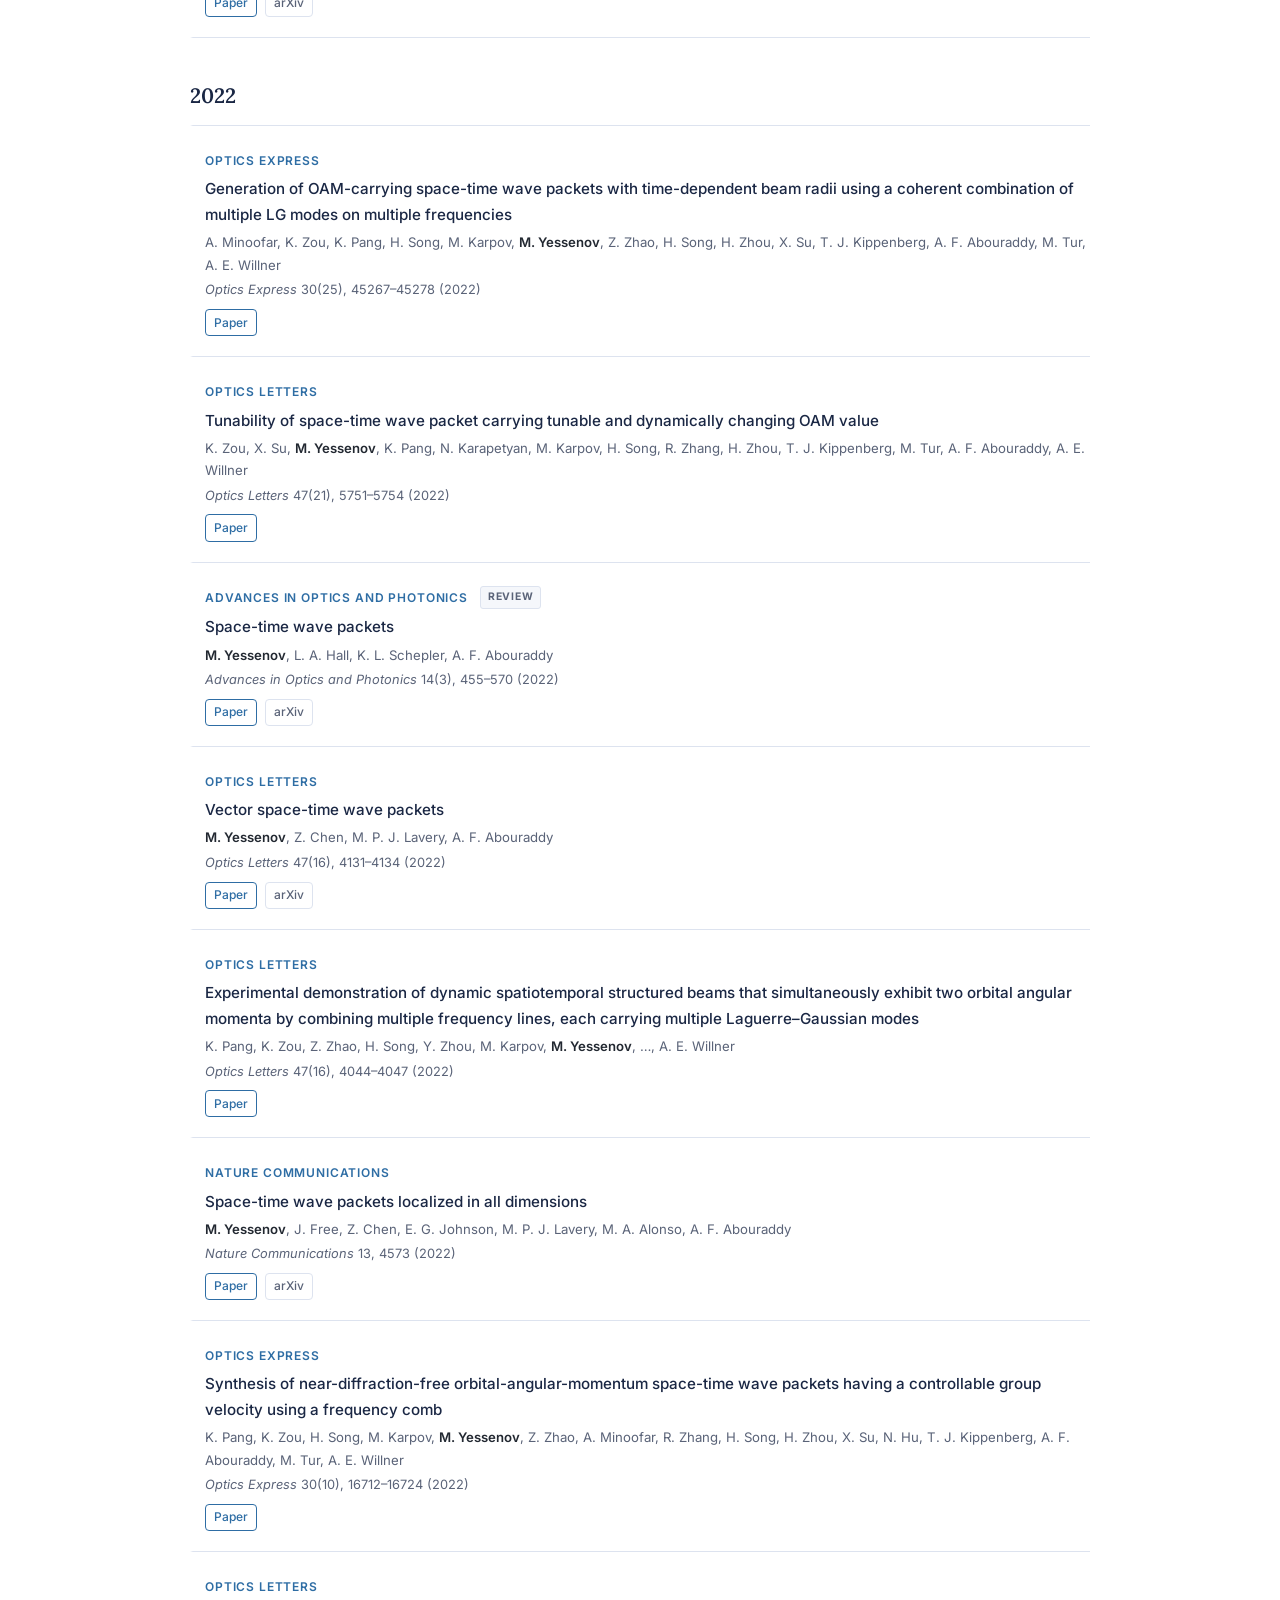
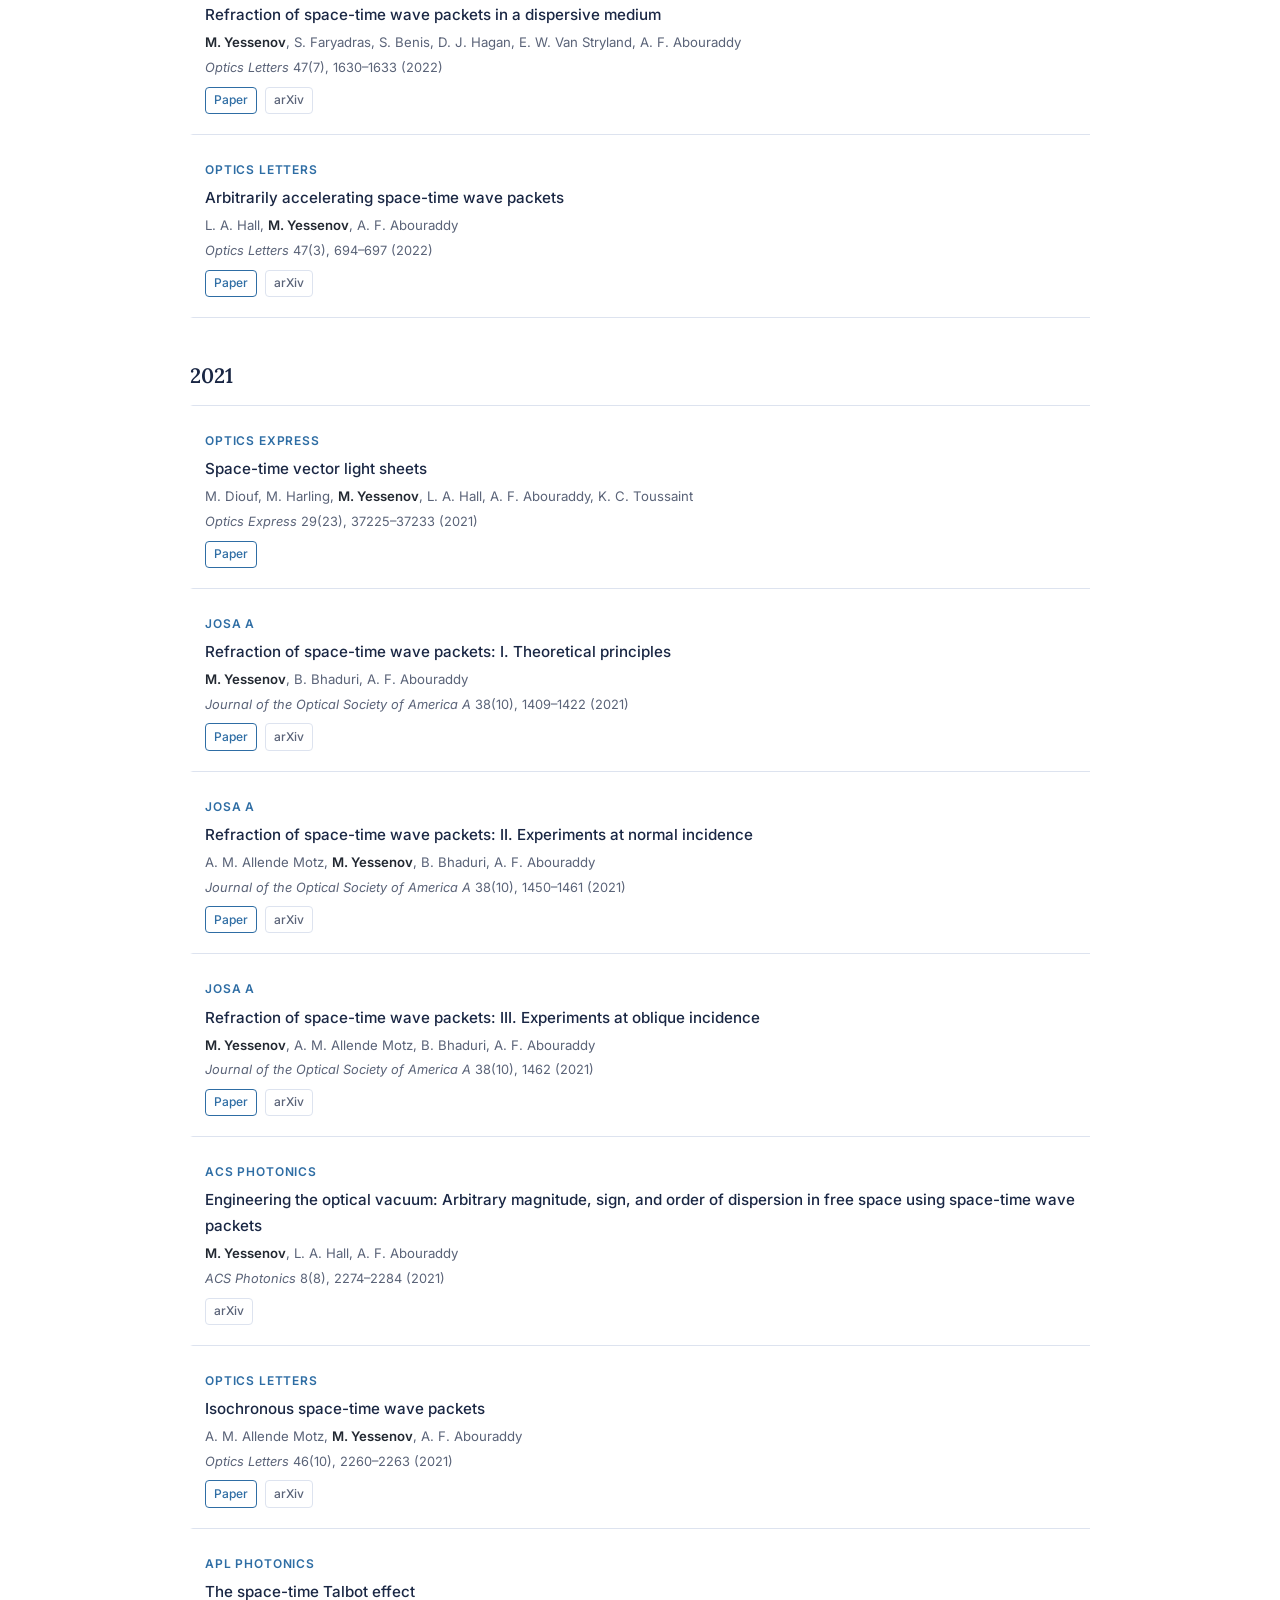
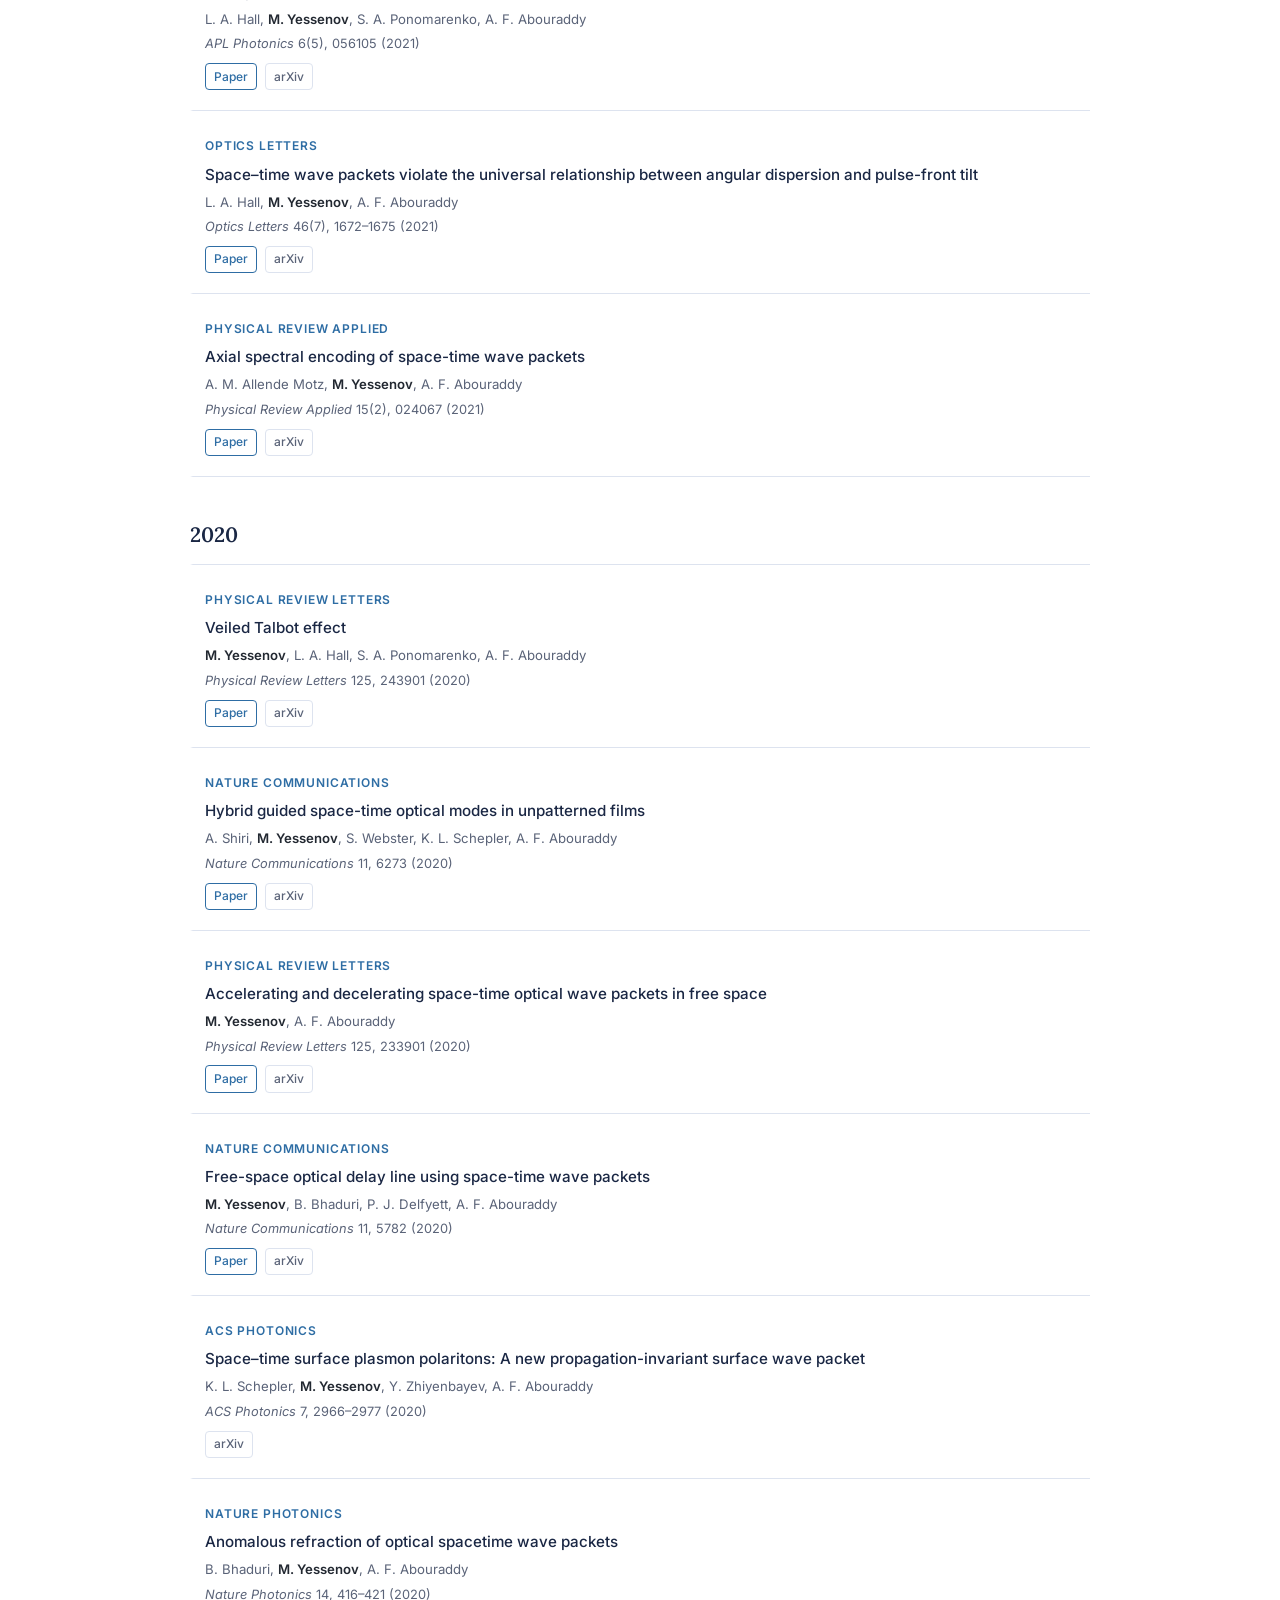
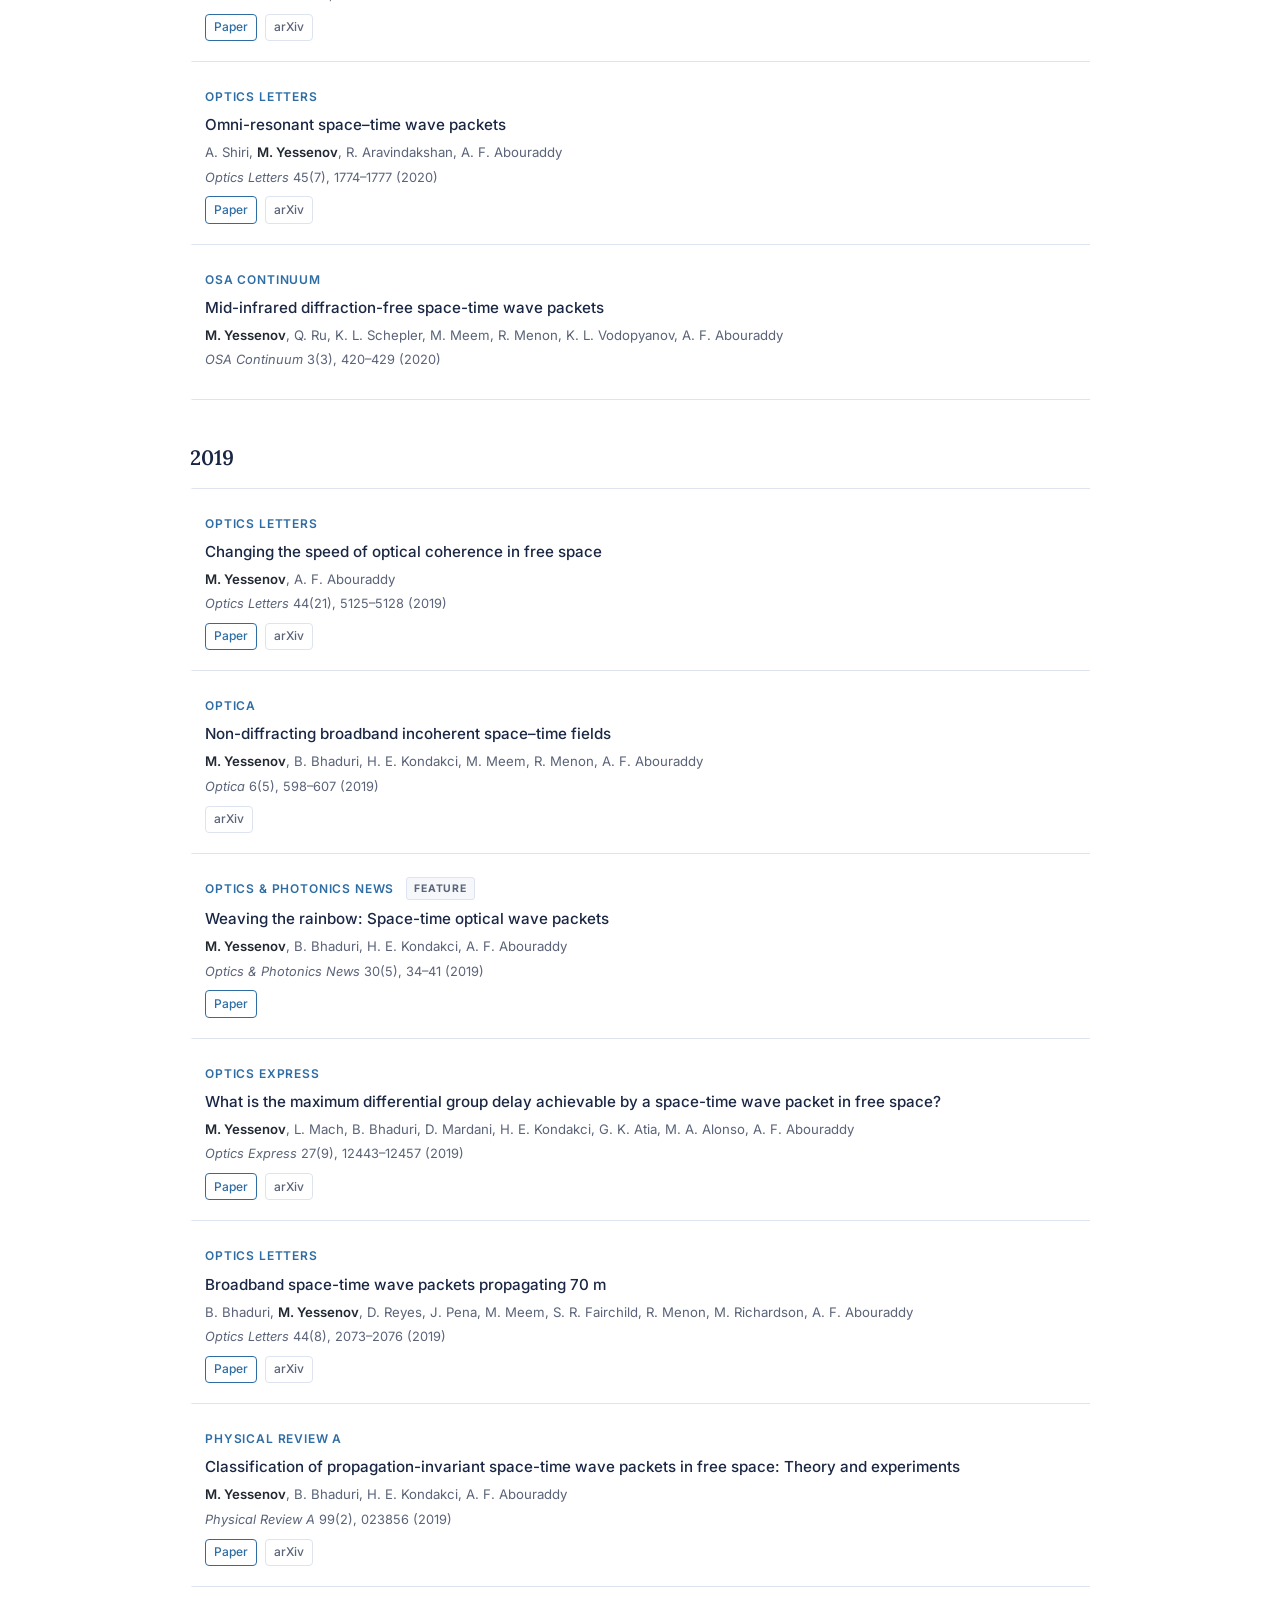
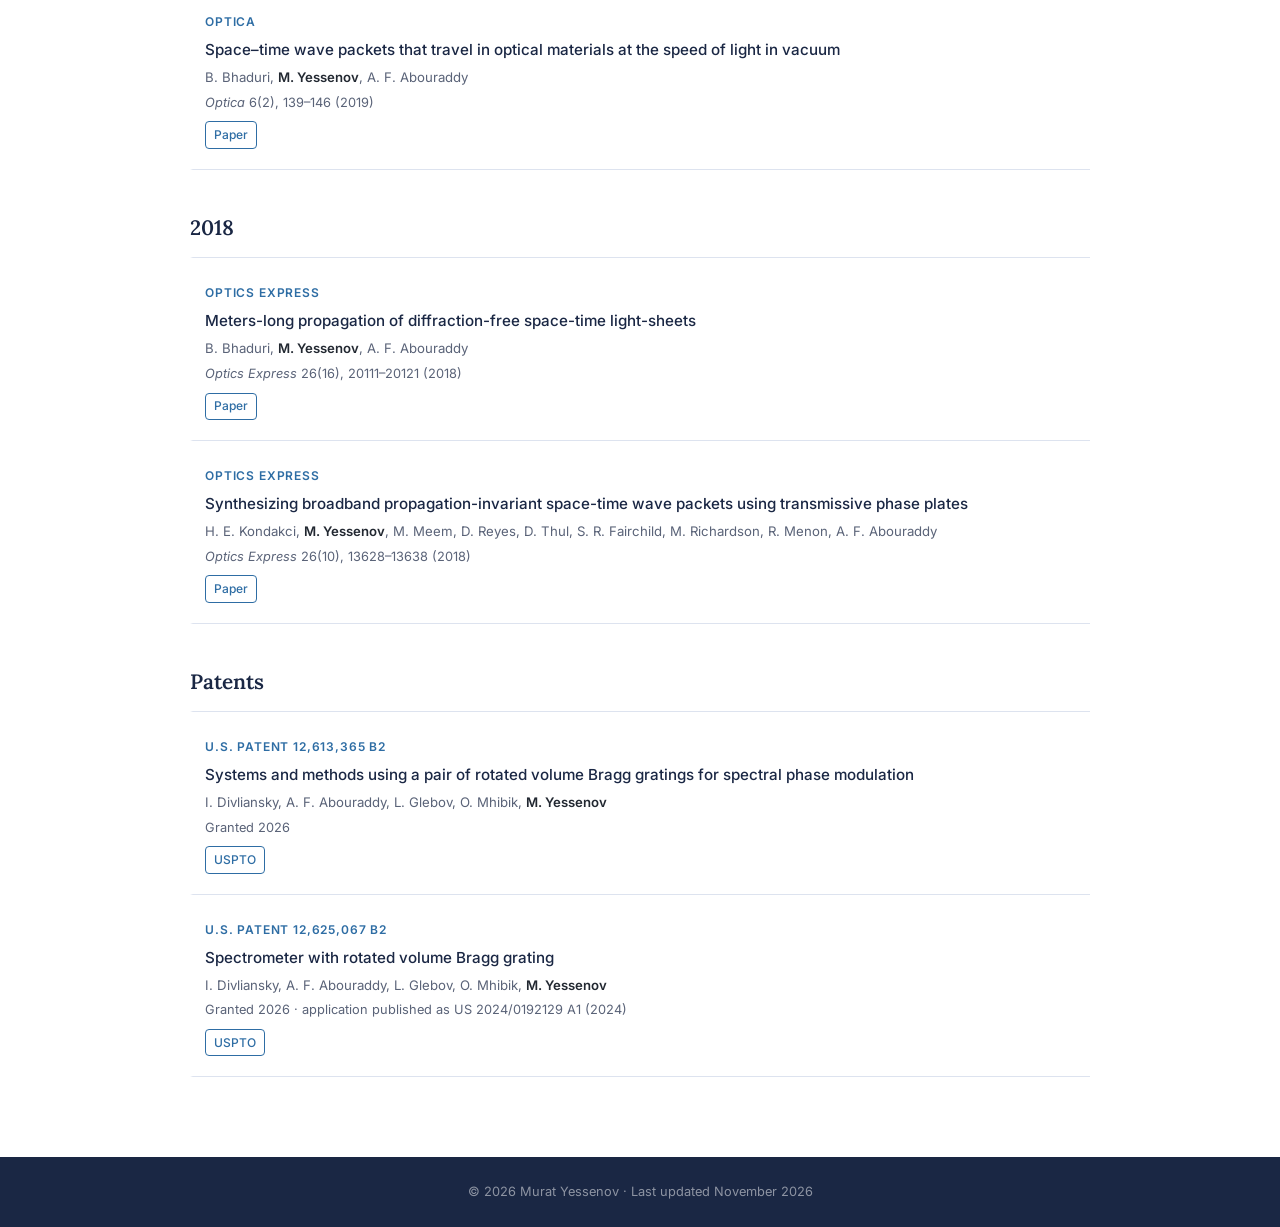
==== commit 35920cf4: "T5: publications page, 2018-2023 and patents Co-Authored-By: Claude Opus 5.5 <noreply@anthropic.com>" ====
--- a/publications.html
+++ b/publications.html
@@ -4,7 +4,7 @@
   <meta charset="UTF-8" />
   <meta name="viewport" content="width=device-width, initial-scale=1.0" />
   <title>Publications | Murat Yessenov</title>
-  <meta name="description" content="Journal articles and preprints by Murat Yessenov on space-time wave packets, structured light and self-imaging, grouped by year with DOI and arXiv links." />
+  <meta name="description" content="Journal articles, preprints and patents by Murat Yessenov on space-time wave packets, structured light, self-imaging and compact optical instrumentation, 2018 to 2026, with DOI and arXiv links." />
   <meta name="author" content="Murat Yessenov" />
   <meta name="theme-color" content="#1a2744" />
   <link rel="canonical" href="https://yessenov.org/publications.html" />
@@ -52,7 +52,7 @@
         <h1 class="section-title">Publications</h1>
         <p class="section-intro">
           <strong class="stat-num">50+</strong> peer-reviewed articles &middot; <strong class="stat-num">2,600+</strong> citations.
-          Journal articles grouped by year, newest first, with links to the published version and the arXiv version where one exists.
+          Journal articles from 2018 to 2026, grouped by year with the newest first, followed by patents. Each entry links to the published version and to the arXiv version where one exists.
           Also on <a href="https://scholar.google.com/citations?user=RJUJREIAAAAJ&hl=en" target="_blank" rel="noopener noreferrer">Google Scholar</a>
           and <a href="https://orcid.org/0000-0001-6850-1803" target="_blank" rel="noopener noreferrer">ORCID</a>.
         </p>
@@ -62,6 +62,13 @@
           <a href="#y2026">2026</a>
           <a href="#y2025">2025</a>
           <a href="#y2024">2024</a>
+          <a href="#y2023">2023</a>
+          <a href="#y2022">2022</a>
+          <a href="#y2021">2021</a>
+          <a href="#y2020">2020</a>
+          <a href="#y2019">2019</a>
+          <a href="#y2018">2018</a>
+          <a href="#patents">Patents</a>
         </nav>
 
         <!-- ── Preprints ── -->
@@ -247,7 +254,513 @@
 
         </div>
 
-        <p class="pub-note">Earlier publications (2018&ndash;2023) are listed on <a href="https://scholar.google.com/citations?user=RJUJREIAAAAJ&hl=en" target="_blank" rel="noopener noreferrer">Google Scholar</a>; selected papers are on the <a href="/#publications">home page</a>.</p>
+        <!-- ── 2023 ── -->
+        <h2 class="pub-year" id="y2023">2023</h2>
+        <div class="pub-list">
+
+          <div class="pub-item">
+            <div class="pub-venue">Optics Letters</div>
+            <p class="pub-title"><a href="https://doi.org/10.1364/OL.498216" target="_blank" rel="noopener noreferrer">Compact dual-band spectral analysis via multiplexed rotated chirped volume Bragg gratings</a></p>
+            <p class="pub-authors">O. Mhibik, <strong>M. Yessenov</strong>, L. Glebov, A. F. Abouraddy, I. Divliansky</p>
+            <p class="pub-cite"><em>Optics Letters</em> 48(19), 5137&ndash;5140 (2023)</p>
+            <div class="pub-links">
+              <a href="https://doi.org/10.1364/OL.498216" target="_blank" rel="noopener noreferrer" class="pub-link">Paper</a>
+              <a href="https://arxiv.org/abs/2307.06180" target="_blank" rel="noopener noreferrer" class="pub-link pub-link--preprint">arXiv</a>
+            </div>
+          </div>
+
+          <div class="pub-item">
+            <div class="pub-venue">Journal of Optics <span class="pub-badge pub-badge--review">Roadmap</span></div>
+            <p class="pub-title"><a href="https://doi.org/10.1088/2040-8986/ace4dc" target="_blank" rel="noopener noreferrer">Roadmap on spatiotemporal light fields</a></p>
+            <p class="pub-authors">Y. Shen, Q. Zhan, L. G. Wright, D. N. Christodoulides, F. W. Wise, A. E. Willner, &hellip;, <strong>M. Yessenov</strong>, &hellip;, A. Forbes</p>
+            <p class="pub-cite"><em>Journal of Optics</em> 25(9), 093001 (2023)</p>
+            <div class="pub-links">
+              <a href="https://doi.org/10.1088/2040-8986/ace4dc" target="_blank" rel="noopener noreferrer" class="pub-link">Paper</a>
+              <a href="https://arxiv.org/abs/2210.11273" target="_blank" rel="noopener noreferrer" class="pub-link pub-link--preprint">arXiv</a>
+            </div>
+          </div>
+
+          <div class="pub-item">
+            <div class="pub-venue">Scientific Reports</div>
+            <p class="pub-title"><a href="https://doi.org/10.1038/s41598-023-35990-z" target="_blank" rel="noopener noreferrer">The propagation speed of optical speckle</a></p>
+            <p class="pub-authors">Z. Wan, <strong>M. Yessenov</strong>, M. J. Padgett</p>
+            <p class="pub-cite"><em>Scientific Reports</em> 13, 9071 (2023)</p>
+            <div class="pub-links">
+              <a href="https://doi.org/10.1038/s41598-023-35990-z" target="_blank" rel="noopener noreferrer" class="pub-link">Paper</a>
+            </div>
+          </div>
+
+          <div class="pub-item">
+            <div class="pub-venue">Optics Letters</div>
+            <p class="pub-title"><a href="https://doi.org/10.1364/OL.483902" target="_blank" rel="noopener noreferrer">Ultra-compact synthesis of space-time wave packets</a></p>
+            <p class="pub-authors"><strong>M. Yessenov</strong>, O. Mhibik, L. Mach, T. M. Hayward, R. Menon, L. Glebov, I. Divliansky, A. F. Abouraddy</p>
+            <p class="pub-cite"><em>Optics Letters</em> 48(10), 2500&ndash;2503 (2023)</p>
+            <div class="pub-links">
+              <a href="https://doi.org/10.1364/OL.483902" target="_blank" rel="noopener noreferrer" class="pub-link">Paper</a>
+              <a href="https://arxiv.org/abs/2212.12091" target="_blank" rel="noopener noreferrer" class="pub-link pub-link--preprint">arXiv</a>
+            </div>
+          </div>
+
+          <div class="pub-item">
+            <div class="pub-venue">Physical Review A</div>
+            <p class="pub-title"><a href="https://doi.org/10.1103/PhysRevA.107.042221" target="_blank" rel="noopener noreferrer">Relativistic transformations of quasi-monochromatic paraxial optical beams</a></p>
+            <p class="pub-authors"><strong>M. Yessenov</strong>, A. F. Abouraddy</p>
+            <p class="pub-cite"><em>Physical Review A</em> 107, 042221 (2023)</p>
+            <div class="pub-links">
+              <a href="https://doi.org/10.1103/PhysRevA.107.042221" target="_blank" rel="noopener noreferrer" class="pub-link">Paper</a>
+              <a href="https://arxiv.org/abs/2208.04429" target="_blank" rel="noopener noreferrer" class="pub-link pub-link--preprint">arXiv</a>
+            </div>
+          </div>
+
+          <div class="pub-item">
+            <div class="pub-venue">Optics Letters</div>
+            <p class="pub-title"><a href="https://opg.optica.org/ol/abstract.cfm?uri=ol-48-5-1180" target="_blank" rel="noopener noreferrer">Rotated chirped volume Bragg gratings for compact spectral analysis</a></p>
+            <p class="pub-authors">O. Mhibik, <strong>M. Yessenov</strong>, L. Mach, L. Glebov, A. F. Abouraddy, I. Divliansky</p>
+            <p class="pub-cite"><em>Optics Letters</em> 48(5), 1180&ndash;1183 (2023)</p>
+            <div class="pub-links">
+              <a href="https://opg.optica.org/ol/abstract.cfm?uri=ol-48-5-1180" target="_blank" rel="noopener noreferrer" class="pub-link">Paper</a>
+              <a href="https://arxiv.org/abs/2212.09871" target="_blank" rel="noopener noreferrer" class="pub-link pub-link--preprint">arXiv</a>
+            </div>
+          </div>
+
+          <div class="pub-item">
+            <div class="pub-venue">ACS Photonics</div>
+            <p class="pub-title"><a href="https://pubs.acs.org/apchd5/article/10/2/374/335877/Observation-of-Ultrabroadband-Striped-Space-Time" target="_blank" rel="noopener noreferrer">Observation of ultrabroadband striped space-time surface plasmon polaritons</a></p>
+            <p class="pub-authors">N. Ichiji, H. Kikuchi, <strong>M. Yessenov</strong>, K. L. Schepler, A. F. Abouraddy, A. Kubo</p>
+            <p class="pub-cite"><em>ACS Photonics</em> 10(2), 374&ndash;382 (2023)</p>
+            <div class="pub-links">
+              <a href="https://pubs.acs.org/apchd5/article/10/2/374/335877/Observation-of-Ultrabroadband-Striped-Space-Time" target="_blank" rel="noopener noreferrer" class="pub-link">Paper</a>
+              <a href="https://arxiv.org/abs/2202.10504" target="_blank" rel="noopener noreferrer" class="pub-link pub-link--preprint">arXiv</a>
+            </div>
+          </div>
+
+        </div>
+
+        <!-- ── 2022 ── -->
+        <h2 class="pub-year" id="y2022">2022</h2>
+        <div class="pub-list">
+
+          <div class="pub-item">
+            <div class="pub-venue">Optics Express</div>
+            <p class="pub-title"><a href="https://doi.org/10.1364/OE.472745" target="_blank" rel="noopener noreferrer">Generation of OAM-carrying space-time wave packets with time-dependent beam radii using a coherent combination of multiple LG modes on multiple frequencies</a></p>
+            <p class="pub-authors">A. Minoofar, K. Zou, K. Pang, H. Song, M. Karpov, <strong>M. Yessenov</strong>, Z. Zhao, H. Song, H. Zhou, X. Su, T. J. Kippenberg, A. F. Abouraddy, M. Tur, A. E. Willner</p>
+            <p class="pub-cite"><em>Optics Express</em> 30(25), 45267&ndash;45278 (2022)</p>
+            <div class="pub-links">
+              <a href="https://doi.org/10.1364/OE.472745" target="_blank" rel="noopener noreferrer" class="pub-link">Paper</a>
+            </div>
+          </div>
+
+          <div class="pub-item">
+            <div class="pub-venue">Optics Letters</div>
+            <p class="pub-title"><a href="https://doi.org/10.1364/OL.472363" target="_blank" rel="noopener noreferrer">Tunability of space-time wave packet carrying tunable and dynamically changing OAM value</a></p>
+            <p class="pub-authors">K. Zou, X. Su, <strong>M. Yessenov</strong>, K. Pang, N. Karapetyan, M. Karpov, H. Song, R. Zhang, H. Zhou, T. J. Kippenberg, M. Tur, A. F. Abouraddy, A. E. Willner</p>
+            <p class="pub-cite"><em>Optics Letters</em> 47(21), 5751&ndash;5754 (2022)</p>
+            <div class="pub-links">
+              <a href="https://doi.org/10.1364/OL.472363" target="_blank" rel="noopener noreferrer" class="pub-link">Paper</a>
+            </div>
+          </div>
+
+          <div class="pub-item">
+            <div class="pub-venue">Advances in Optics and Photonics <span class="pub-badge pub-badge--review">Review</span></div>
+            <p class="pub-title"><a href="https://doi.org/10.1364/AOP.450016" target="_blank" rel="noopener noreferrer">Space-time wave packets</a></p>
+            <p class="pub-authors"><strong>M. Yessenov</strong>, L. A. Hall, K. L. Schepler, A. F. Abouraddy</p>
+            <p class="pub-cite"><em>Advances in Optics and Photonics</em> 14(3), 455&ndash;570 (2022)</p>
+            <div class="pub-links">
+              <a href="https://doi.org/10.1364/AOP.450016" target="_blank" rel="noopener noreferrer" class="pub-link">Paper</a>
+              <a href="https://arxiv.org/abs/2201.08297" target="_blank" rel="noopener noreferrer" class="pub-link pub-link--preprint">arXiv</a>
+            </div>
+          </div>
+
+          <div class="pub-item">
+            <div class="pub-venue">Optics Letters</div>
+            <p class="pub-title"><a href="https://doi.org/10.1364/OL.467724" target="_blank" rel="noopener noreferrer">Vector space-time wave packets</a></p>
+            <p class="pub-authors"><strong>M. Yessenov</strong>, Z. Chen, M. P. J. Lavery, A. F. Abouraddy</p>
+            <p class="pub-cite"><em>Optics Letters</em> 47(16), 4131&ndash;4134 (2022)</p>
+            <div class="pub-links">
+              <a href="https://doi.org/10.1364/OL.467724" target="_blank" rel="noopener noreferrer" class="pub-link">Paper</a>
+              <a href="https://arxiv.org/abs/2206.11217" target="_blank" rel="noopener noreferrer" class="pub-link pub-link--preprint">arXiv</a>
+            </div>
+          </div>
+
+          <div class="pub-item">
+            <div class="pub-venue">Optics Letters</div>
+            <p class="pub-title"><a href="https://doi.org/10.1364/OL.466058" target="_blank" rel="noopener noreferrer">Experimental demonstration of dynamic spatiotemporal structured beams that simultaneously exhibit two orbital angular momenta by combining multiple frequency lines, each carrying multiple Laguerre&ndash;Gaussian modes</a></p>
+            <p class="pub-authors">K. Pang, K. Zou, Z. Zhao, H. Song, Y. Zhou, M. Karpov, <strong>M. Yessenov</strong>, &hellip;, A. E. Willner</p>
+            <p class="pub-cite"><em>Optics Letters</em> 47(16), 4044&ndash;4047 (2022)</p>
+            <div class="pub-links">
+              <a href="https://doi.org/10.1364/OL.466058" target="_blank" rel="noopener noreferrer" class="pub-link">Paper</a>
+            </div>
+          </div>
+
+          <div class="pub-item">
+            <div class="pub-venue">Nature Communications</div>
+            <p class="pub-title"><a href="https://doi.org/10.1038/s41467-022-32240-0" target="_blank" rel="noopener noreferrer">Space-time wave packets localized in all dimensions</a></p>
+            <p class="pub-authors"><strong>M. Yessenov</strong>, J. Free, Z. Chen, E. G. Johnson, M. P. J. Lavery, M. A. Alonso, A. F. Abouraddy</p>
+            <p class="pub-cite"><em>Nature Communications</em> 13, 4573 (2022)</p>
+            <div class="pub-links">
+              <a href="https://doi.org/10.1038/s41467-022-32240-0" target="_blank" rel="noopener noreferrer" class="pub-link">Paper</a>
+              <a href="https://arxiv.org/abs/2111.03095" target="_blank" rel="noopener noreferrer" class="pub-link pub-link--preprint">arXiv</a>
+            </div>
+          </div>
+
+          <div class="pub-item">
+            <div class="pub-venue">Optics Express</div>
+            <p class="pub-title"><a href="https://doi.org/10.1364/OE.456781" target="_blank" rel="noopener noreferrer">Synthesis of near-diffraction-free orbital-angular-momentum space-time wave packets having a controllable group velocity using a frequency comb</a></p>
+            <p class="pub-authors">K. Pang, K. Zou, H. Song, M. Karpov, <strong>M. Yessenov</strong>, Z. Zhao, A. Minoofar, R. Zhang, H. Song, H. Zhou, X. Su, N. Hu, T. J. Kippenberg, A. F. Abouraddy, M. Tur, A. E. Willner</p>
+            <p class="pub-cite"><em>Optics Express</em> 30(10), 16712&ndash;16724 (2022)</p>
+            <div class="pub-links">
+              <a href="https://doi.org/10.1364/OE.456781" target="_blank" rel="noopener noreferrer" class="pub-link">Paper</a>
+            </div>
+          </div>
+
+          <div class="pub-item">
+            <div class="pub-venue">Optics Letters</div>
+            <p class="pub-title"><a href="https://doi.org/10.1364/OL.450828" target="_blank" rel="noopener noreferrer">Refraction of space-time wave packets in a dispersive medium</a></p>
+            <p class="pub-authors"><strong>M. Yessenov</strong>, S. Faryadras, S. Benis, D. J. Hagan, E. W. Van Stryland, A. F. Abouraddy</p>
+            <p class="pub-cite"><em>Optics Letters</em> 47(7), 1630&ndash;1633 (2022)</p>
+            <div class="pub-links">
+              <a href="https://doi.org/10.1364/OL.450828" target="_blank" rel="noopener noreferrer" class="pub-link">Paper</a>
+              <a href="https://arxiv.org/abs/2112.04003" target="_blank" rel="noopener noreferrer" class="pub-link pub-link--preprint">arXiv</a>
+            </div>
+          </div>
+
+          <div class="pub-item">
+            <div class="pub-venue">Optics Letters</div>
+            <p class="pub-title"><a href="https://doi.org/10.1364/OL.442885" target="_blank" rel="noopener noreferrer">Arbitrarily accelerating space-time wave packets</a></p>
+            <p class="pub-authors">L. A. Hall, <strong>M. Yessenov</strong>, A. F. Abouraddy</p>
+            <p class="pub-cite"><em>Optics Letters</em> 47(3), 694&ndash;697 (2022)</p>
+            <div class="pub-links">
+              <a href="https://doi.org/10.1364/OL.442885" target="_blank" rel="noopener noreferrer" class="pub-link">Paper</a>
+              <a href="https://arxiv.org/abs/2109.04009" target="_blank" rel="noopener noreferrer" class="pub-link pub-link--preprint">arXiv</a>
+            </div>
+          </div>
+
+        </div>
+
+        <!-- ── 2021 ── -->
+        <h2 class="pub-year" id="y2021">2021</h2>
+        <div class="pub-list">
+
+          <div class="pub-item">
+            <div class="pub-venue">Optics Express</div>
+            <p class="pub-title"><a href="https://doi.org/10.1364/OE.436161" target="_blank" rel="noopener noreferrer">Space-time vector light sheets</a></p>
+            <p class="pub-authors">M. Diouf, M. Harling, <strong>M. Yessenov</strong>, L. A. Hall, A. F. Abouraddy, K. C. Toussaint</p>
+            <p class="pub-cite"><em>Optics Express</em> 29(23), 37225&ndash;37233 (2021)</p>
+            <div class="pub-links">
+              <a href="https://doi.org/10.1364/OE.436161" target="_blank" rel="noopener noreferrer" class="pub-link">Paper</a>
+            </div>
+          </div>
+
+          <div class="pub-item">
+            <div class="pub-venue">JOSA A</div>
+            <p class="pub-title"><a href="https://doi.org/10.1364/JOSAA.430105" target="_blank" rel="noopener noreferrer">Refraction of space-time wave packets: I. Theoretical principles</a></p>
+            <p class="pub-authors"><strong>M. Yessenov</strong>, B. Bhaduri, A. F. Abouraddy</p>
+            <p class="pub-cite"><em>Journal of the Optical Society of America A</em> 38(10), 1409&ndash;1422 (2021)</p>
+            <div class="pub-links">
+              <a href="https://doi.org/10.1364/JOSAA.430105" target="_blank" rel="noopener noreferrer" class="pub-link">Paper</a>
+              <a href="https://arxiv.org/abs/2104.12965" target="_blank" rel="noopener noreferrer" class="pub-link pub-link--preprint">arXiv</a>
+            </div>
+          </div>
+
+          <div class="pub-item">
+            <div class="pub-venue">JOSA A</div>
+            <p class="pub-title"><a href="https://doi.org/10.1364/JOSAA.430108" target="_blank" rel="noopener noreferrer">Refraction of space-time wave packets: II. Experiments at normal incidence</a></p>
+            <p class="pub-authors">A. M. Allende Motz, <strong>M. Yessenov</strong>, B. Bhaduri, A. F. Abouraddy</p>
+            <p class="pub-cite"><em>Journal of the Optical Society of America A</em> 38(10), 1450&ndash;1461 (2021)</p>
+            <div class="pub-links">
+              <a href="https://doi.org/10.1364/JOSAA.430108" target="_blank" rel="noopener noreferrer" class="pub-link">Paper</a>
+              <a href="https://arxiv.org/abs/2104.12969" target="_blank" rel="noopener noreferrer" class="pub-link pub-link--preprint">arXiv</a>
+            </div>
+          </div>
+
+          <div class="pub-item">
+            <div class="pub-venue">JOSA A</div>
+            <p class="pub-title"><a href="https://doi.org/10.1364/JOSAA.430109" target="_blank" rel="noopener noreferrer">Refraction of space-time wave packets: III. Experiments at oblique incidence</a></p>
+            <p class="pub-authors"><strong>M. Yessenov</strong>, A. M. Allende Motz, B. Bhaduri, A. F. Abouraddy</p>
+            <p class="pub-cite"><em>Journal of the Optical Society of America A</em> 38(10), 1462 (2021)</p>
+            <div class="pub-links">
+              <a href="https://doi.org/10.1364/JOSAA.430109" target="_blank" rel="noopener noreferrer" class="pub-link">Paper</a>
+              <a href="https://arxiv.org/abs/2104.12972" target="_blank" rel="noopener noreferrer" class="pub-link pub-link--preprint">arXiv</a>
+            </div>
+          </div>
+
+          <div class="pub-item">
+            <div class="pub-venue">ACS Photonics</div>
+            <p class="pub-title"><a href="https://arxiv.org/abs/2102.09443" target="_blank" rel="noopener noreferrer">Engineering the optical vacuum: Arbitrary magnitude, sign, and order of dispersion in free space using space-time wave packets</a></p>
+            <p class="pub-authors"><strong>M. Yessenov</strong>, L. A. Hall, A. F. Abouraddy</p>
+            <p class="pub-cite"><em>ACS Photonics</em> 8(8), 2274&ndash;2284 (2021)</p>
+            <div class="pub-links">
+              <a href="https://arxiv.org/abs/2102.09443" target="_blank" rel="noopener noreferrer" class="pub-link pub-link--preprint">arXiv</a>
+            </div>
+          </div>
+
+          <div class="pub-item">
+            <div class="pub-venue">Optics Letters</div>
+            <p class="pub-title"><a href="https://doi.org/10.1364/OL.423227" target="_blank" rel="noopener noreferrer">Isochronous space-time wave packets</a></p>
+            <p class="pub-authors">A. M. Allende Motz, <strong>M. Yessenov</strong>, A. F. Abouraddy</p>
+            <p class="pub-cite"><em>Optics Letters</em> 46(10), 2260&ndash;2263 (2021)</p>
+            <div class="pub-links">
+              <a href="https://doi.org/10.1364/OL.423227" target="_blank" rel="noopener noreferrer" class="pub-link">Paper</a>
+              <a href="https://arxiv.org/abs/2102.10505" target="_blank" rel="noopener noreferrer" class="pub-link pub-link--preprint">arXiv</a>
+            </div>
+          </div>
+
+          <div class="pub-item">
+            <div class="pub-venue">APL Photonics</div>
+            <p class="pub-title"><a href="https://doi.org/10.1063/5.0045310" target="_blank" rel="noopener noreferrer">The space-time Talbot effect</a></p>
+            <p class="pub-authors">L. A. Hall, <strong>M. Yessenov</strong>, S. A. Ponomarenko, A. F. Abouraddy</p>
+            <p class="pub-cite"><em>APL Photonics</em> 6(5), 056105 (2021)</p>
+            <div class="pub-links">
+              <a href="https://doi.org/10.1063/5.0045310" target="_blank" rel="noopener noreferrer" class="pub-link">Paper</a>
+              <a href="https://arxiv.org/abs/2102.06769" target="_blank" rel="noopener noreferrer" class="pub-link pub-link--preprint">arXiv</a>
+            </div>
+          </div>
+
+          <div class="pub-item">
+            <div class="pub-venue">Optics Letters</div>
+            <p class="pub-title"><a href="https://doi.org/10.1364/OL.420135" target="_blank" rel="noopener noreferrer">Space&ndash;time wave packets violate the universal relationship between angular dispersion and pulse-front tilt</a></p>
+            <p class="pub-authors">L. A. Hall, <strong>M. Yessenov</strong>, A. F. Abouraddy</p>
+            <p class="pub-cite"><em>Optics Letters</em> 46(7), 1672&ndash;1675 (2021)</p>
+            <div class="pub-links">
+              <a href="https://doi.org/10.1364/OL.420135" target="_blank" rel="noopener noreferrer" class="pub-link">Paper</a>
+              <a href="https://arxiv.org/abs/2101.07317" target="_blank" rel="noopener noreferrer" class="pub-link pub-link--preprint">arXiv</a>
+            </div>
+          </div>
+
+          <div class="pub-item">
+            <div class="pub-venue">Physical Review Applied</div>
+            <p class="pub-title"><a href="https://doi.org/10.1103/PhysRevApplied.15.024067" target="_blank" rel="noopener noreferrer">Axial spectral encoding of space-time wave packets</a></p>
+            <p class="pub-authors">A. M. Allende Motz, <strong>M. Yessenov</strong>, A. F. Abouraddy</p>
+            <p class="pub-cite"><em>Physical Review Applied</em> 15(2), 024067 (2021)</p>
+            <div class="pub-links">
+              <a href="https://doi.org/10.1103/PhysRevApplied.15.024067" target="_blank" rel="noopener noreferrer" class="pub-link">Paper</a>
+              <a href="https://arxiv.org/abs/2010.10719" target="_blank" rel="noopener noreferrer" class="pub-link pub-link--preprint">arXiv</a>
+            </div>
+          </div>
+
+        </div>
+
+        <!-- ── 2020 ── -->
+        <h2 class="pub-year" id="y2020">2020</h2>
+        <div class="pub-list">
+
+          <div class="pub-item">
+            <div class="pub-venue">Physical Review Letters</div>
+            <p class="pub-title"><a href="https://doi.org/10.1103/PhysRevLett.125.243901" target="_blank" rel="noopener noreferrer">Veiled Talbot effect</a></p>
+            <p class="pub-authors"><strong>M. Yessenov</strong>, L. A. Hall, S. A. Ponomarenko, A. F. Abouraddy</p>
+            <p class="pub-cite"><em>Physical Review Letters</em> 125, 243901 (2020)</p>
+            <div class="pub-links">
+              <a href="https://doi.org/10.1103/PhysRevLett.125.243901" target="_blank" rel="noopener noreferrer" class="pub-link">Paper</a>
+              <a href="https://arxiv.org/abs/2004.04875" target="_blank" rel="noopener noreferrer" class="pub-link pub-link--preprint">arXiv</a>
+            </div>
+          </div>
+
+          <div class="pub-item">
+            <div class="pub-venue">Nature Communications</div>
+            <p class="pub-title"><a href="https://doi.org/10.1038/s41467-020-20009-2" target="_blank" rel="noopener noreferrer">Hybrid guided space-time optical modes in unpatterned films</a></p>
+            <p class="pub-authors">A. Shiri, <strong>M. Yessenov</strong>, S. Webster, K. L. Schepler, A. F. Abouraddy</p>
+            <p class="pub-cite"><em>Nature Communications</em> 11, 6273 (2020)</p>
+            <div class="pub-links">
+              <a href="https://doi.org/10.1038/s41467-020-20009-2" target="_blank" rel="noopener noreferrer" class="pub-link">Paper</a>
+              <a href="https://arxiv.org/abs/2001.01991" target="_blank" rel="noopener noreferrer" class="pub-link pub-link--preprint">arXiv</a>
+            </div>
+          </div>
+
+          <div class="pub-item">
+            <div class="pub-venue">Physical Review Letters</div>
+            <p class="pub-title"><a href="https://doi.org/10.1103/PhysRevLett.125.233901" target="_blank" rel="noopener noreferrer">Accelerating and decelerating space-time optical wave packets in free space</a></p>
+            <p class="pub-authors"><strong>M. Yessenov</strong>, A. F. Abouraddy</p>
+            <p class="pub-cite"><em>Physical Review Letters</em> 125, 233901 (2020)</p>
+            <div class="pub-links">
+              <a href="https://doi.org/10.1103/PhysRevLett.125.233901" target="_blank" rel="noopener noreferrer" class="pub-link">Paper</a>
+              <a href="https://arxiv.org/abs/2004.00380" target="_blank" rel="noopener noreferrer" class="pub-link pub-link--preprint">arXiv</a>
+            </div>
+          </div>
+
+          <div class="pub-item">
+            <div class="pub-venue">Nature Communications</div>
+            <p class="pub-title"><a href="https://doi.org/10.1038/s41467-020-19526-x" target="_blank" rel="noopener noreferrer">Free-space optical delay line using space-time wave packets</a></p>
+            <p class="pub-authors"><strong>M. Yessenov</strong>, B. Bhaduri, P. J. Delfyett, A. F. Abouraddy</p>
+            <p class="pub-cite"><em>Nature Communications</em> 11, 5782 (2020)</p>
+            <div class="pub-links">
+              <a href="https://doi.org/10.1038/s41467-020-19526-x" target="_blank" rel="noopener noreferrer" class="pub-link">Paper</a>
+              <a href="https://arxiv.org/abs/1910.05616" target="_blank" rel="noopener noreferrer" class="pub-link pub-link--preprint">arXiv</a>
+            </div>
+          </div>
+
+          <div class="pub-item">
+            <div class="pub-venue">ACS Photonics</div>
+            <p class="pub-title"><a href="https://arxiv.org/abs/2003.02105" target="_blank" rel="noopener noreferrer">Space&ndash;time surface plasmon polaritons: A new propagation-invariant surface wave packet</a></p>
+            <p class="pub-authors">K. L. Schepler, <strong>M. Yessenov</strong>, Y. Zhiyenbayev, A. F. Abouraddy</p>
+            <p class="pub-cite"><em>ACS Photonics</em> 7, 2966&ndash;2977 (2020)</p>
+            <div class="pub-links">
+              <a href="https://arxiv.org/abs/2003.02105" target="_blank" rel="noopener noreferrer" class="pub-link pub-link--preprint">arXiv</a>
+            </div>
+          </div>
+
+          <div class="pub-item">
+            <div class="pub-venue">Nature Photonics</div>
+            <p class="pub-title"><a href="https://doi.org/10.1038/s41566-020-0645-6" target="_blank" rel="noopener noreferrer">Anomalous refraction of optical spacetime wave packets</a></p>
+            <p class="pub-authors">B. Bhaduri, <strong>M. Yessenov</strong>, A. F. Abouraddy</p>
+            <p class="pub-cite"><em>Nature Photonics</em> 14, 416&ndash;421 (2020)</p>
+            <div class="pub-links">
+              <a href="https://doi.org/10.1038/s41566-020-0645-6" target="_blank" rel="noopener noreferrer" class="pub-link">Paper</a>
+              <a href="https://arxiv.org/abs/1912.13341" target="_blank" rel="noopener noreferrer" class="pub-link pub-link--preprint">arXiv</a>
+            </div>
+          </div>
+
+          <div class="pub-item">
+            <div class="pub-venue">Optics Letters</div>
+            <p class="pub-title"><a href="https://doi.org/10.1364/OL.383650" target="_blank" rel="noopener noreferrer">Omni-resonant space&ndash;time wave packets</a></p>
+            <p class="pub-authors">A. Shiri, <strong>M. Yessenov</strong>, R. Aravindakshan, A. F. Abouraddy</p>
+            <p class="pub-cite"><em>Optics Letters</em> 45(7), 1774&ndash;1777 (2020)</p>
+            <div class="pub-links">
+              <a href="https://doi.org/10.1364/OL.383650" target="_blank" rel="noopener noreferrer" class="pub-link">Paper</a>
+              <a href="https://arxiv.org/abs/1912.00092" target="_blank" rel="noopener noreferrer" class="pub-link pub-link--preprint">arXiv</a>
+            </div>
+          </div>
+
+          <div class="pub-item">
+            <div class="pub-venue">OSA Continuum</div>
+            <p class="pub-title">Mid-infrared diffraction-free space-time wave packets</p>
+            <p class="pub-authors"><strong>M. Yessenov</strong>, Q. Ru, K. L. Schepler, M. Meem, R. Menon, K. L. Vodopyanov, A. F. Abouraddy</p>
+            <p class="pub-cite"><em>OSA Continuum</em> 3(3), 420&ndash;429 (2020)</p>
+          </div>
+
+        </div>
+
+        <!-- ── 2019 ── -->
+        <h2 class="pub-year" id="y2019">2019</h2>
+        <div class="pub-list">
+
+          <div class="pub-item">
+            <div class="pub-venue">Optics Letters</div>
+            <p class="pub-title"><a href="https://doi.org/10.1364/OL.44.005125" target="_blank" rel="noopener noreferrer">Changing the speed of optical coherence in free space</a></p>
+            <p class="pub-authors"><strong>M. Yessenov</strong>, A. F. Abouraddy</p>
+            <p class="pub-cite"><em>Optics Letters</em> 44(21), 5125&ndash;5128 (2019)</p>
+            <div class="pub-links">
+              <a href="https://doi.org/10.1364/OL.44.005125" target="_blank" rel="noopener noreferrer" class="pub-link">Paper</a>
+              <a href="https://arxiv.org/abs/1910.05612" target="_blank" rel="noopener noreferrer" class="pub-link pub-link--preprint">arXiv</a>
+            </div>
+          </div>
+
+          <div class="pub-item">
+            <div class="pub-venue">Optica</div>
+            <p class="pub-title"><a href="https://arxiv.org/abs/1904.01764" target="_blank" rel="noopener noreferrer">Non-diffracting broadband incoherent space&ndash;time fields</a></p>
+            <p class="pub-authors"><strong>M. Yessenov</strong>, B. Bhaduri, H. E. Kondakci, M. Meem, R. Menon, A. F. Abouraddy</p>
+            <p class="pub-cite"><em>Optica</em> 6(5), 598&ndash;607 (2019)</p>
+            <div class="pub-links">
+              <a href="https://arxiv.org/abs/1904.01764" target="_blank" rel="noopener noreferrer" class="pub-link pub-link--preprint">arXiv</a>
+            </div>
+          </div>
+
+          <div class="pub-item">
+            <div class="pub-venue">Optics &amp; Photonics News <span class="pub-badge pub-badge--review">Feature</span></div>
+            <p class="pub-title"><a href="https://doi.org/10.1364/OPN.30.5.000034" target="_blank" rel="noopener noreferrer">Weaving the rainbow: Space-time optical wave packets</a></p>
+            <p class="pub-authors"><strong>M. Yessenov</strong>, B. Bhaduri, H. E. Kondakci, A. F. Abouraddy</p>
+            <p class="pub-cite"><em>Optics &amp; Photonics News</em> 30(5), 34&ndash;41 (2019)</p>
+            <div class="pub-links">
+              <a href="https://doi.org/10.1364/OPN.30.5.000034" target="_blank" rel="noopener noreferrer" class="pub-link">Paper</a>
+            </div>
+          </div>
+
+          <div class="pub-item">
+            <div class="pub-venue">Optics Express</div>
+            <p class="pub-title"><a href="https://doi.org/10.1364/OE.27.012443" target="_blank" rel="noopener noreferrer">What is the maximum differential group delay achievable by a space-time wave packet in free space?</a></p>
+            <p class="pub-authors"><strong>M. Yessenov</strong>, L. Mach, B. Bhaduri, D. Mardani, H. E. Kondakci, G. K. Atia, M. A. Alonso, A. F. Abouraddy</p>
+            <p class="pub-cite"><em>Optics Express</em> 27(9), 12443&ndash;12457 (2019)</p>
+            <div class="pub-links">
+              <a href="https://doi.org/10.1364/OE.27.012443" target="_blank" rel="noopener noreferrer" class="pub-link">Paper</a>
+              <a href="https://arxiv.org/abs/1901.00538" target="_blank" rel="noopener noreferrer" class="pub-link pub-link--preprint">arXiv</a>
+            </div>
+          </div>
+
+          <div class="pub-item">
+            <div class="pub-venue">Optics Letters</div>
+            <p class="pub-title"><a href="https://doi.org/10.1364/OL.44.002073" target="_blank" rel="noopener noreferrer">Broadband space-time wave packets propagating 70&nbsp;m</a></p>
+            <p class="pub-authors">B. Bhaduri, <strong>M. Yessenov</strong>, D. Reyes, J. Pena, M. Meem, S. R. Fairchild, R. Menon, M. Richardson, A. F. Abouraddy</p>
+            <p class="pub-cite"><em>Optics Letters</em> 44(8), 2073&ndash;2076 (2019)</p>
+            <div class="pub-links">
+              <a href="https://doi.org/10.1364/OL.44.002073" target="_blank" rel="noopener noreferrer" class="pub-link">Paper</a>
+              <a href="https://arxiv.org/abs/1901.07684" target="_blank" rel="noopener noreferrer" class="pub-link pub-link--preprint">arXiv</a>
+            </div>
+          </div>
+
+          <div class="pub-item">
+            <div class="pub-venue">Physical Review A</div>
+            <p class="pub-title"><a href="https://doi.org/10.1103/PhysRevA.99.023856" target="_blank" rel="noopener noreferrer">Classification of propagation-invariant space-time wave packets in free space: Theory and experiments</a></p>
+            <p class="pub-authors"><strong>M. Yessenov</strong>, B. Bhaduri, H. E. Kondakci, A. F. Abouraddy</p>
+            <p class="pub-cite"><em>Physical Review A</em> 99(2), 023856 (2019)</p>
+            <div class="pub-links">
+              <a href="https://doi.org/10.1103/PhysRevA.99.023856" target="_blank" rel="noopener noreferrer" class="pub-link">Paper</a>
+              <a href="https://arxiv.org/abs/1809.08375" target="_blank" rel="noopener noreferrer" class="pub-link pub-link--preprint">arXiv</a>
+            </div>
+          </div>
+
+          <div class="pub-item">
+            <div class="pub-venue">Optica</div>
+            <p class="pub-title"><a href="https://doi.org/10.1364/OPTICA.6.000139" target="_blank" rel="noopener noreferrer">Space&ndash;time wave packets that travel in optical materials at the speed of light in vacuum</a></p>
+            <p class="pub-authors">B. Bhaduri, <strong>M. Yessenov</strong>, A. F. Abouraddy</p>
+            <p class="pub-cite"><em>Optica</em> 6(2), 139&ndash;146 (2019)</p>
+            <div class="pub-links">
+              <a href="https://doi.org/10.1364/OPTICA.6.000139" target="_blank" rel="noopener noreferrer" class="pub-link">Paper</a>
+            </div>
+          </div>
+
+        </div>
+
+        <!-- ── 2018 ── -->
+        <h2 class="pub-year" id="y2018">2018</h2>
+        <div class="pub-list">
+
+          <div class="pub-item">
+            <div class="pub-venue">Optics Express</div>
+            <p class="pub-title"><a href="https://doi.org/10.1364/OE.26.020111" target="_blank" rel="noopener noreferrer">Meters-long propagation of diffraction-free space-time light-sheets</a></p>
+            <p class="pub-authors">B. Bhaduri, <strong>M. Yessenov</strong>, A. F. Abouraddy</p>
+            <p class="pub-cite"><em>Optics Express</em> 26(16), 20111&ndash;20121 (2018)</p>
+            <div class="pub-links">
+              <a href="https://doi.org/10.1364/OE.26.020111" target="_blank" rel="noopener noreferrer" class="pub-link">Paper</a>
+            </div>
+          </div>
+
+          <div class="pub-item">
+            <div class="pub-venue">Optics Express</div>
+            <p class="pub-title"><a href="https://doi.org/10.1364/OE.26.013628" target="_blank" rel="noopener noreferrer">Synthesizing broadband propagation-invariant space-time wave packets using transmissive phase plates</a></p>
+            <p class="pub-authors">H. E. Kondakci, <strong>M. Yessenov</strong>, M. Meem, D. Reyes, D. Thul, S. R. Fairchild, M. Richardson, R. Menon, A. F. Abouraddy</p>
+            <p class="pub-cite"><em>Optics Express</em> 26(10), 13628&ndash;13638 (2018)</p>
+            <div class="pub-links">
+              <a href="https://doi.org/10.1364/OE.26.013628" target="_blank" rel="noopener noreferrer" class="pub-link">Paper</a>
+            </div>
+          </div>
+
+        </div>
+
+        <!-- ── Patents ── -->
+        <h2 class="pub-year" id="patents">Patents</h2>
+        <div class="pub-list">
+
+          <div class="pub-item">
+            <div class="pub-venue">U.S. Patent 12,613,365 B2</div>
+            <p class="pub-title">Systems and methods using a pair of rotated volume Bragg gratings for spectral phase modulation</p>
+            <p class="pub-authors">I. Divliansky, A. F. Abouraddy, L. Glebov, O. Mhibik, <strong>M. Yessenov</strong></p>
+            <p class="pub-cite">Granted 2026</p>
+            <div class="pub-links">
+              <a href="https://image-ppubs.uspto.gov/dirsearch-public/print/downloadPdf/12613365" target="_blank" rel="noopener noreferrer" class="pub-link">USPTO</a>
+            </div>
+          </div>
+
+          <div class="pub-item">
+            <div class="pub-venue">U.S. Patent 12,625,067 B2</div>
+            <p class="pub-title">Spectrometer with rotated volume Bragg grating</p>
+            <p class="pub-authors">I. Divliansky, A. F. Abouraddy, L. Glebov, O. Mhibik, <strong>M. Yessenov</strong></p>
+            <p class="pub-cite">Granted 2026 &middot; application published as US 2024/0192129 A1 (2024)</p>
+            <div class="pub-links">
+              <a href="https://image-ppubs.uspto.gov/dirsearch-public/print/downloadPdf/12625067" target="_blank" rel="noopener noreferrer" class="pub-link">USPTO</a>
+            </div>
+          </div>
+
+        </div>
+
       </div>
     </section>
 
--- a/assets/css/style.css
+++ b/assets/css/style.css
@@ -530,6 +530,8 @@
   margin: 2.5rem 0 0.75rem;
   scroll-margin-top: 72px;
 }
+
+.pub-secondary { color: var(--muted); }
 
 .pub-cite {
   font-size: 0.8rem;
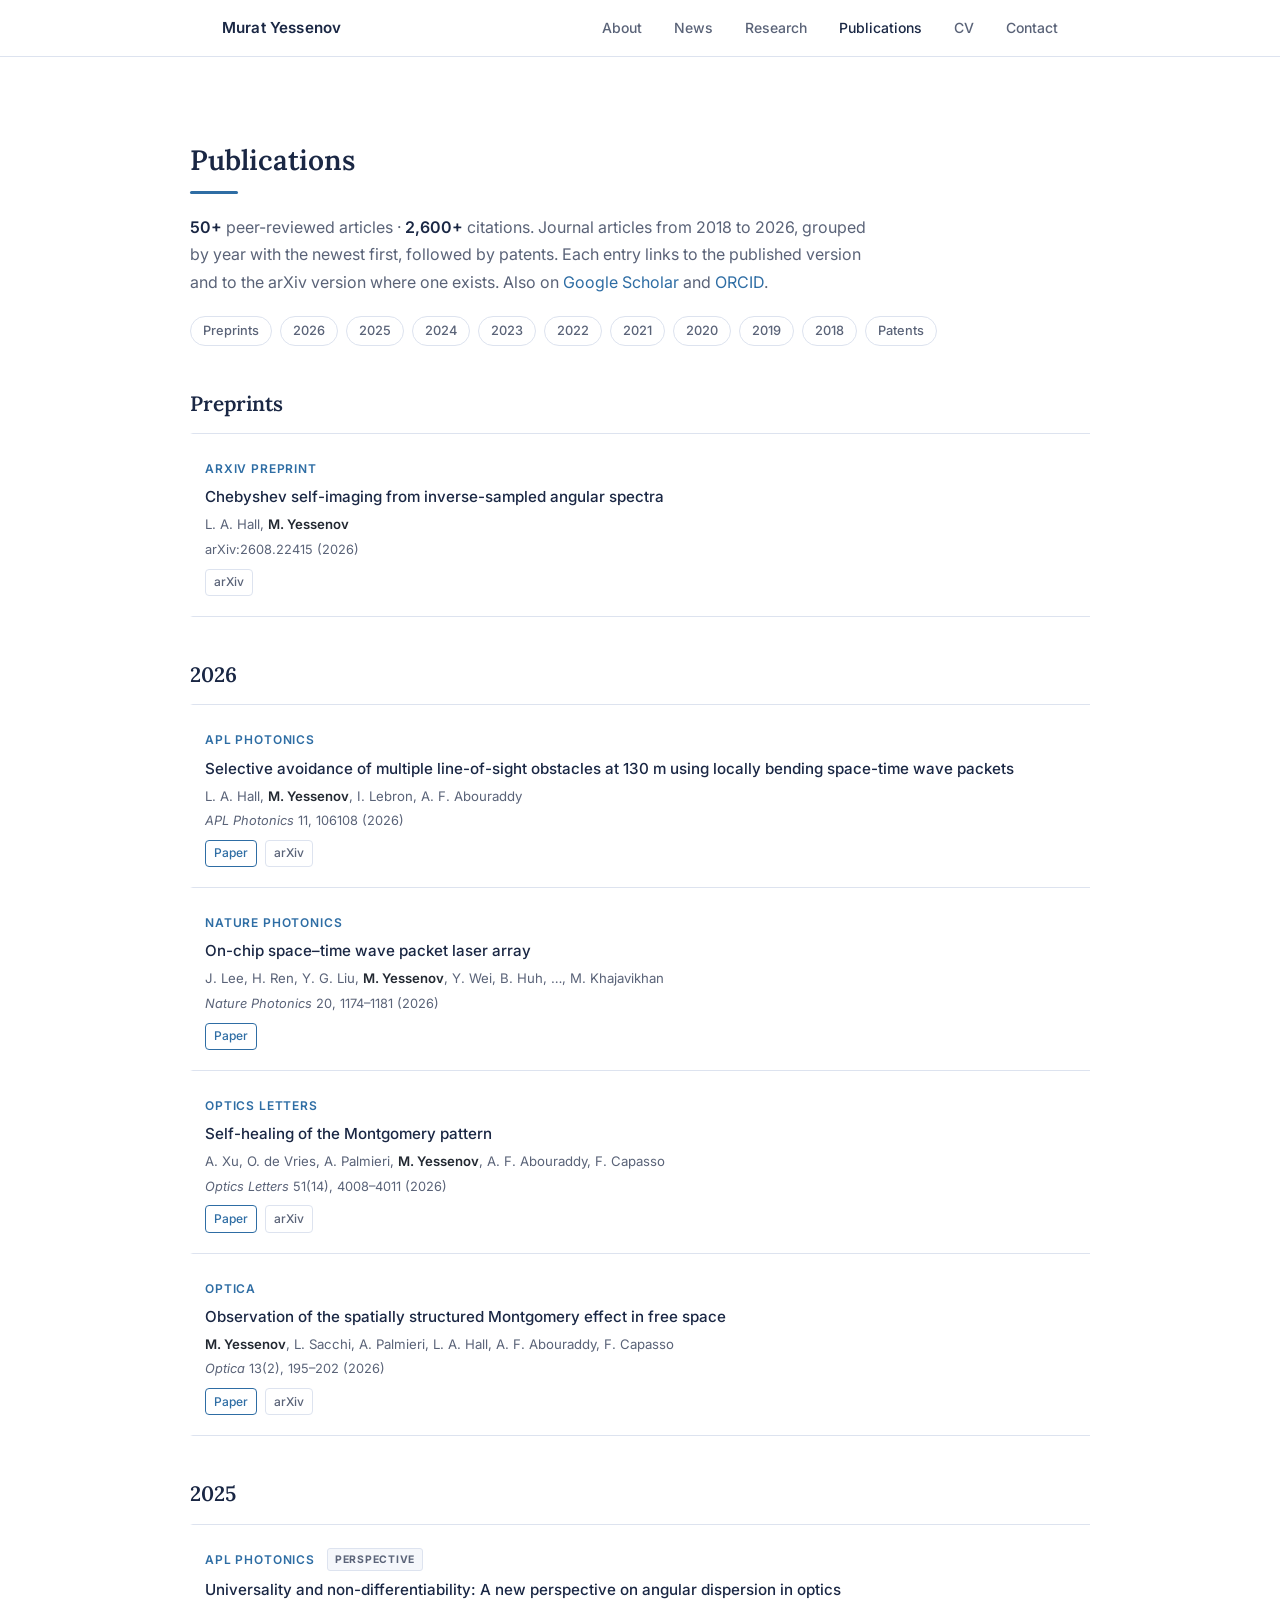
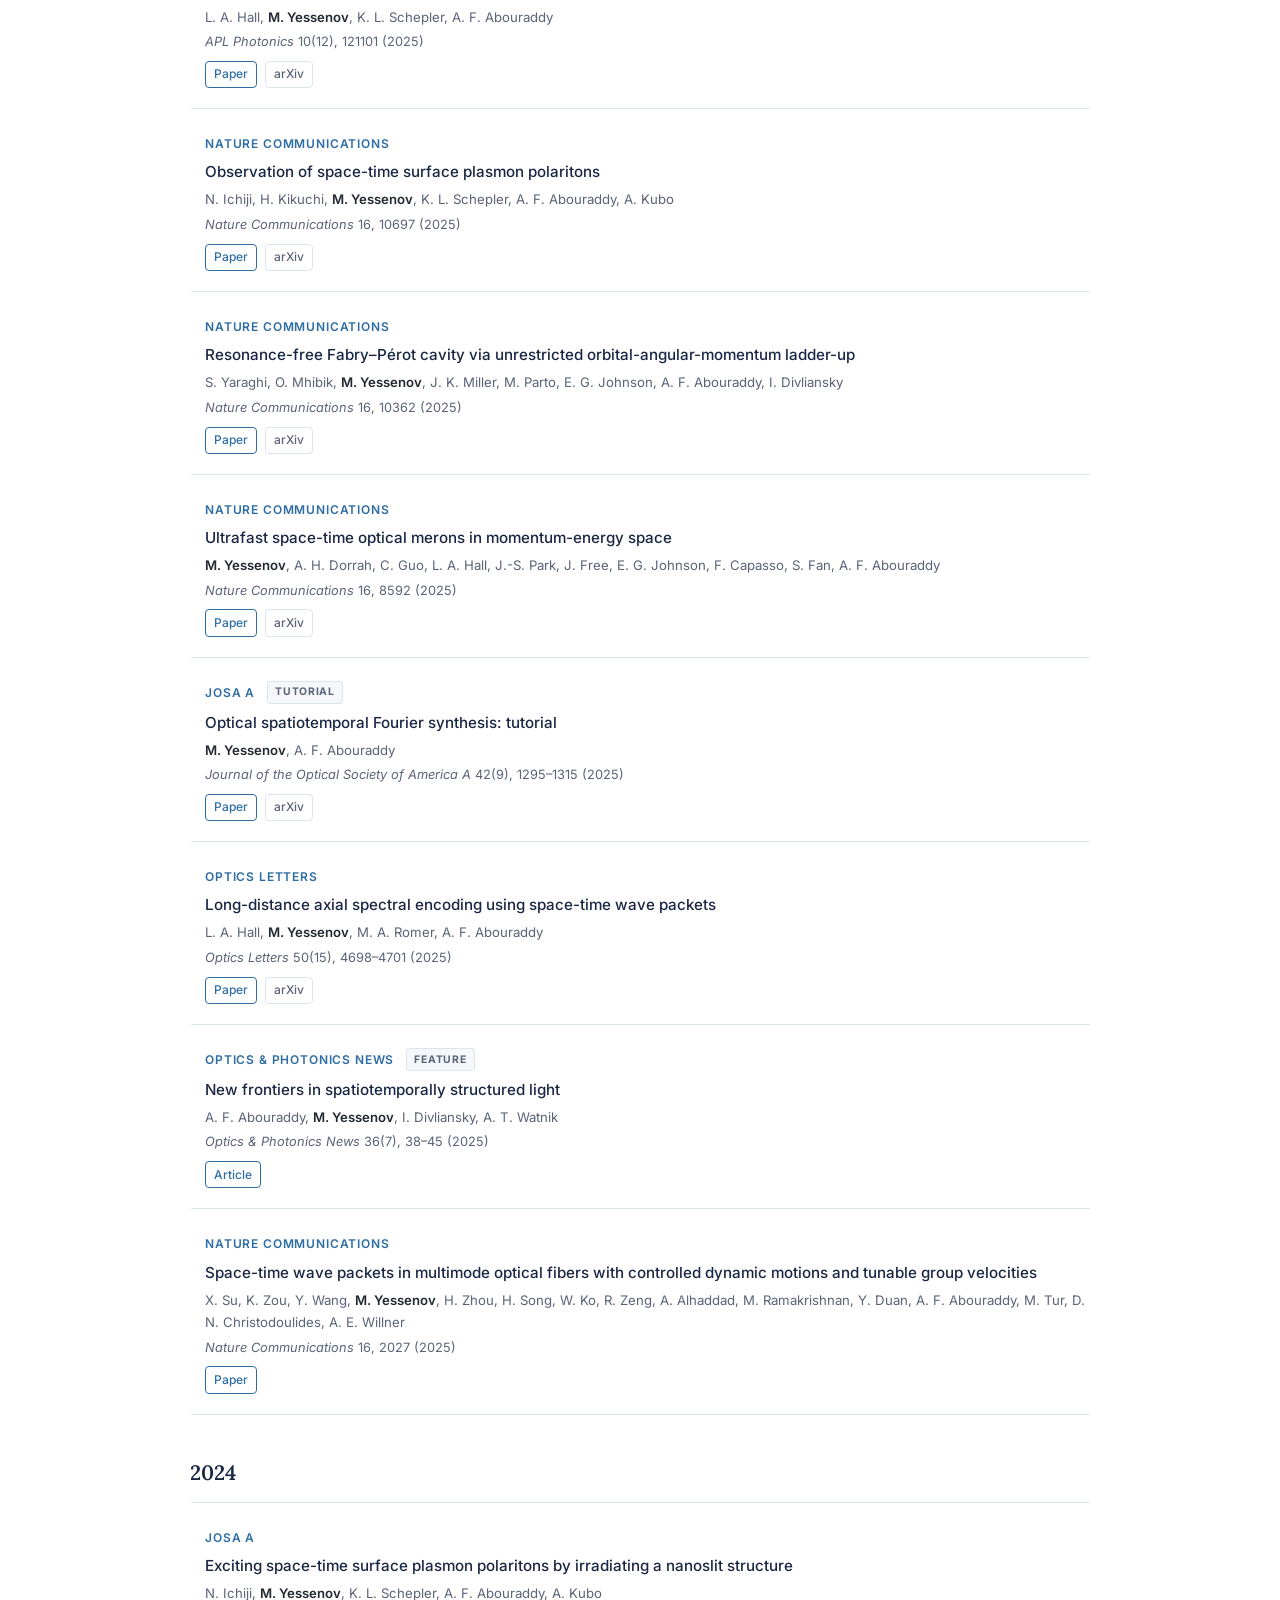
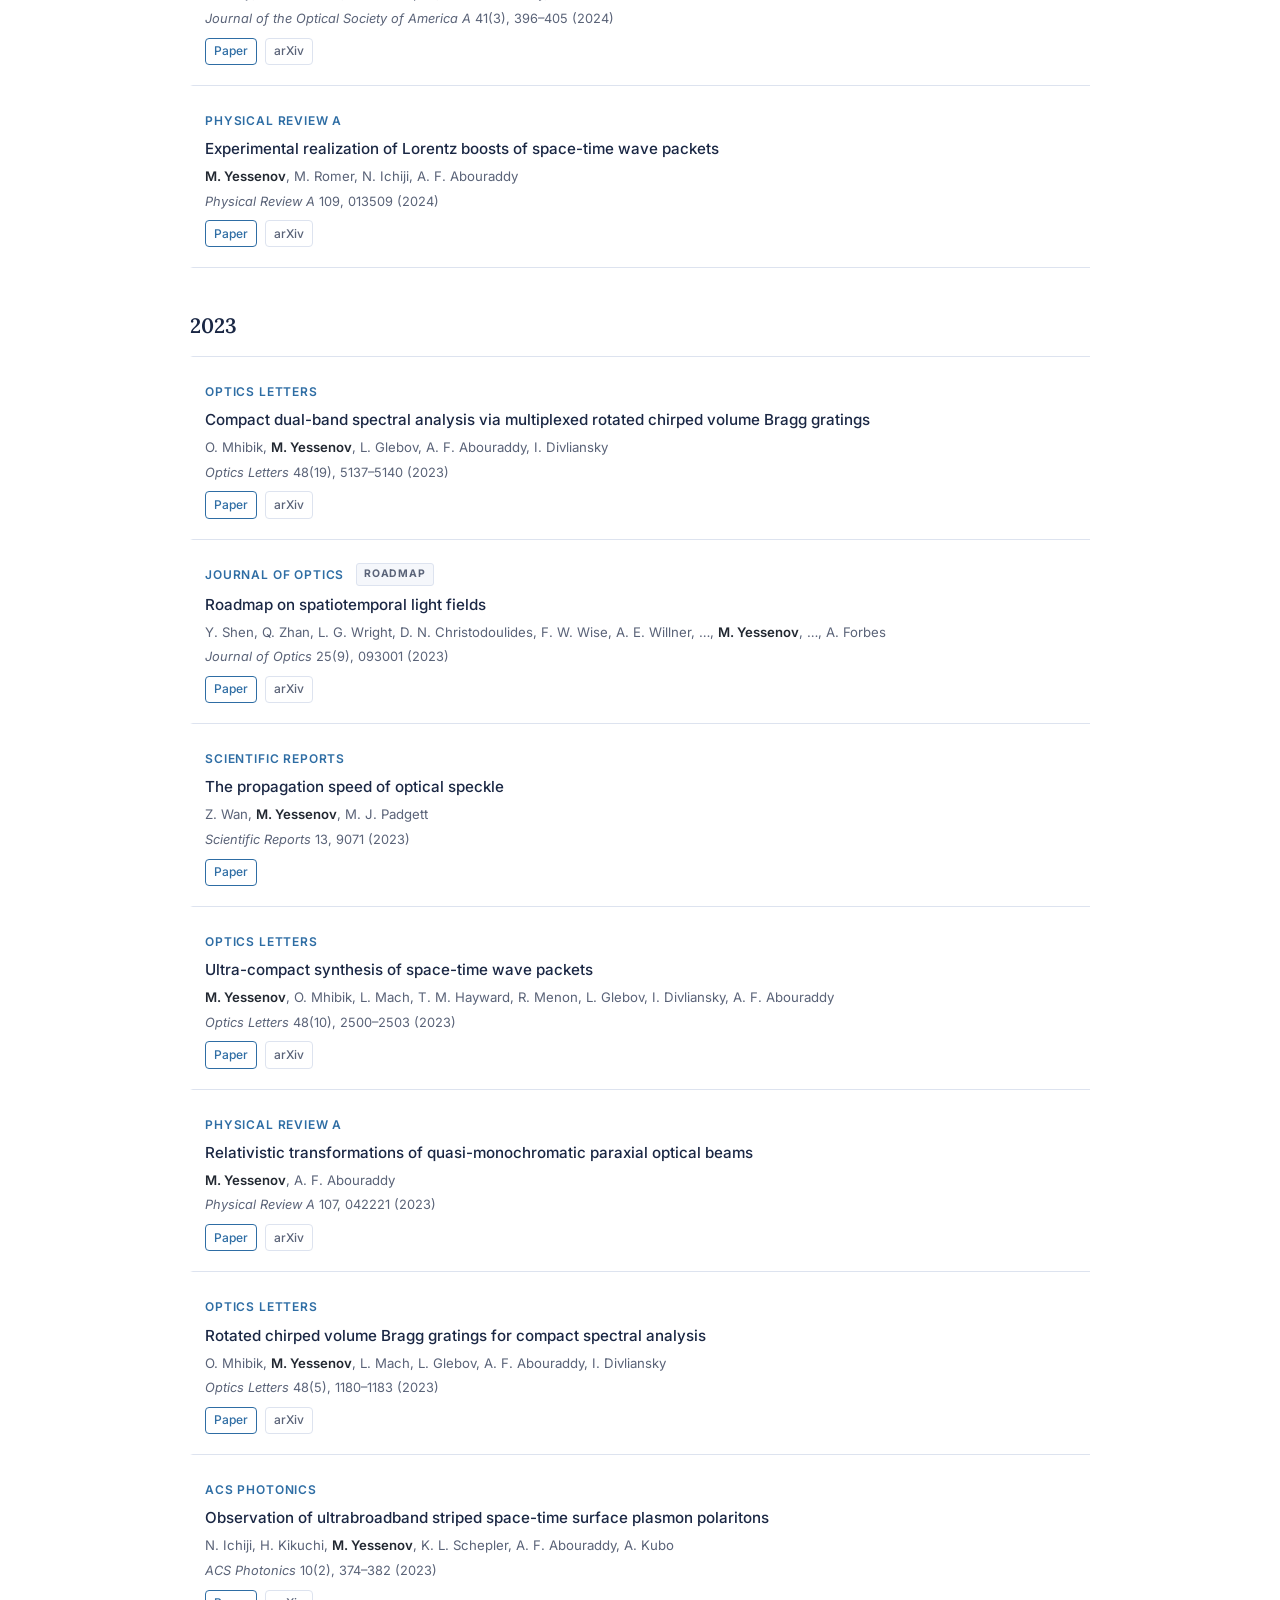
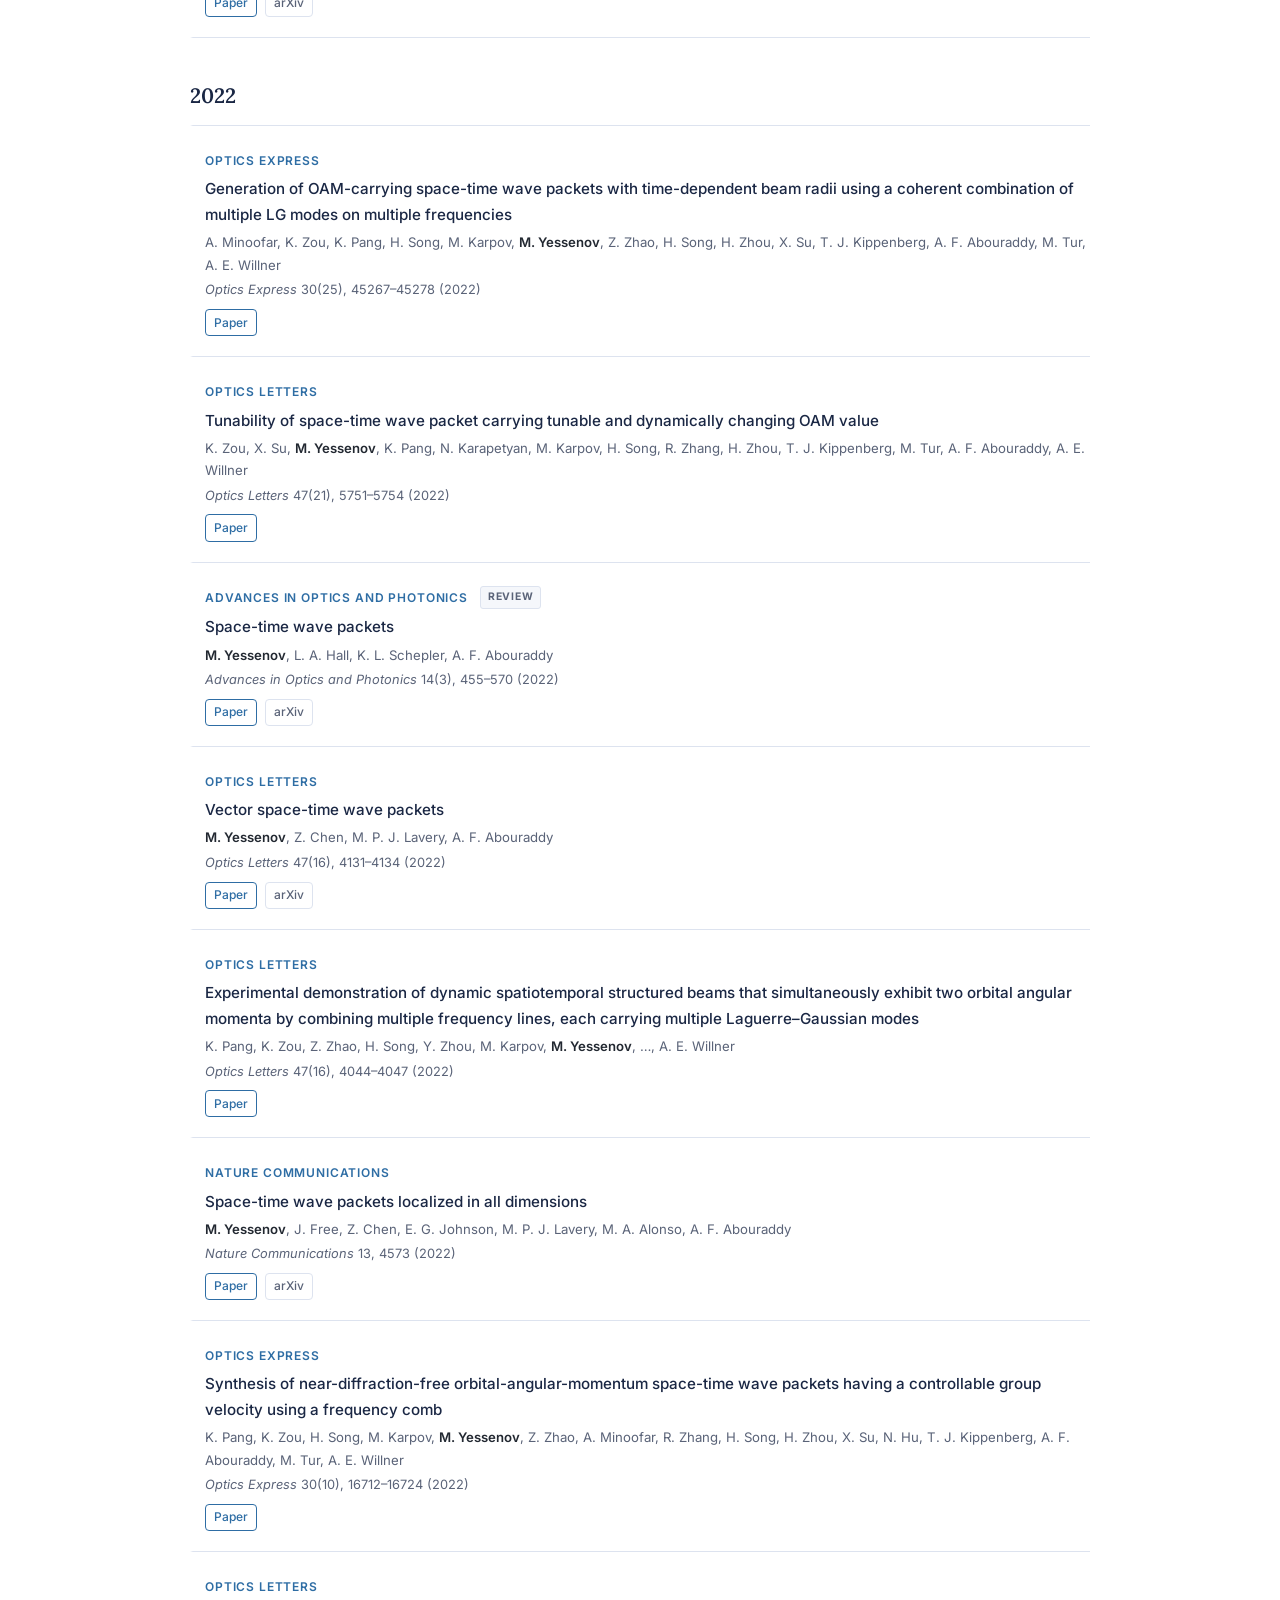
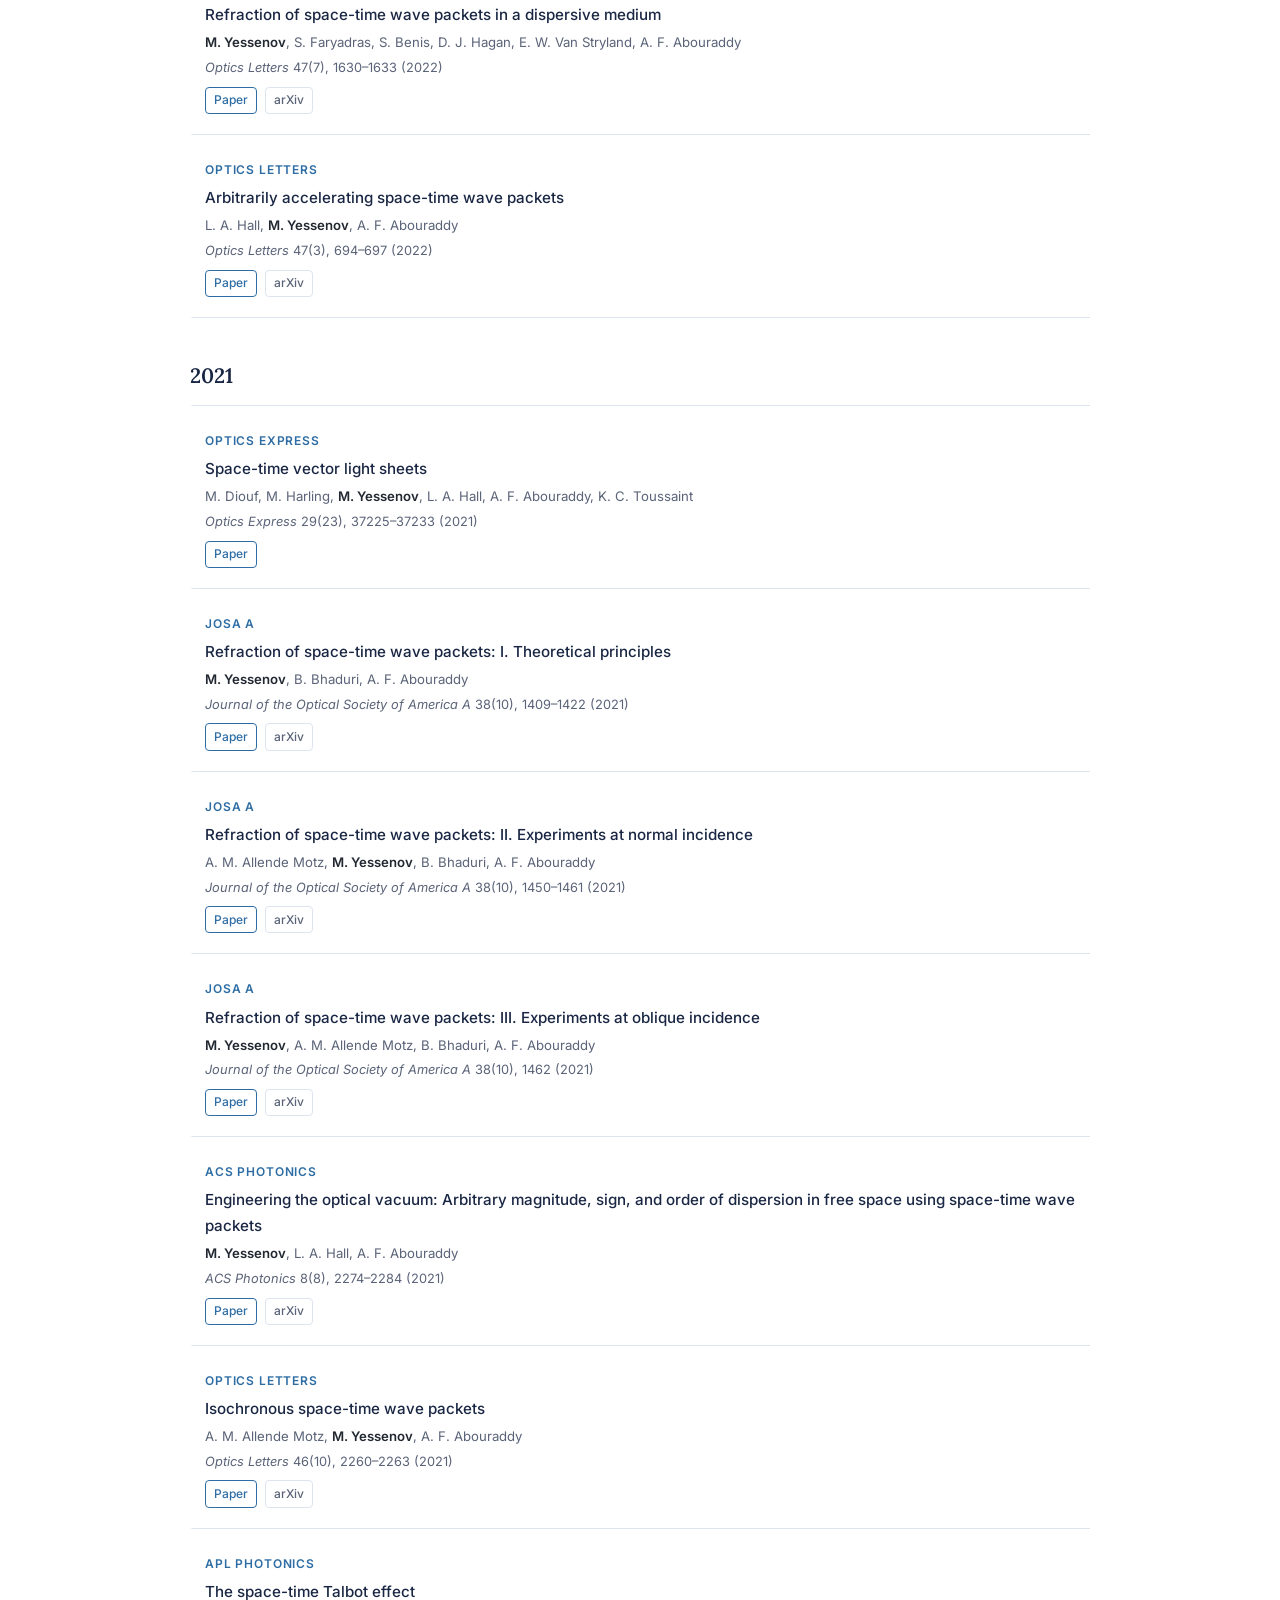
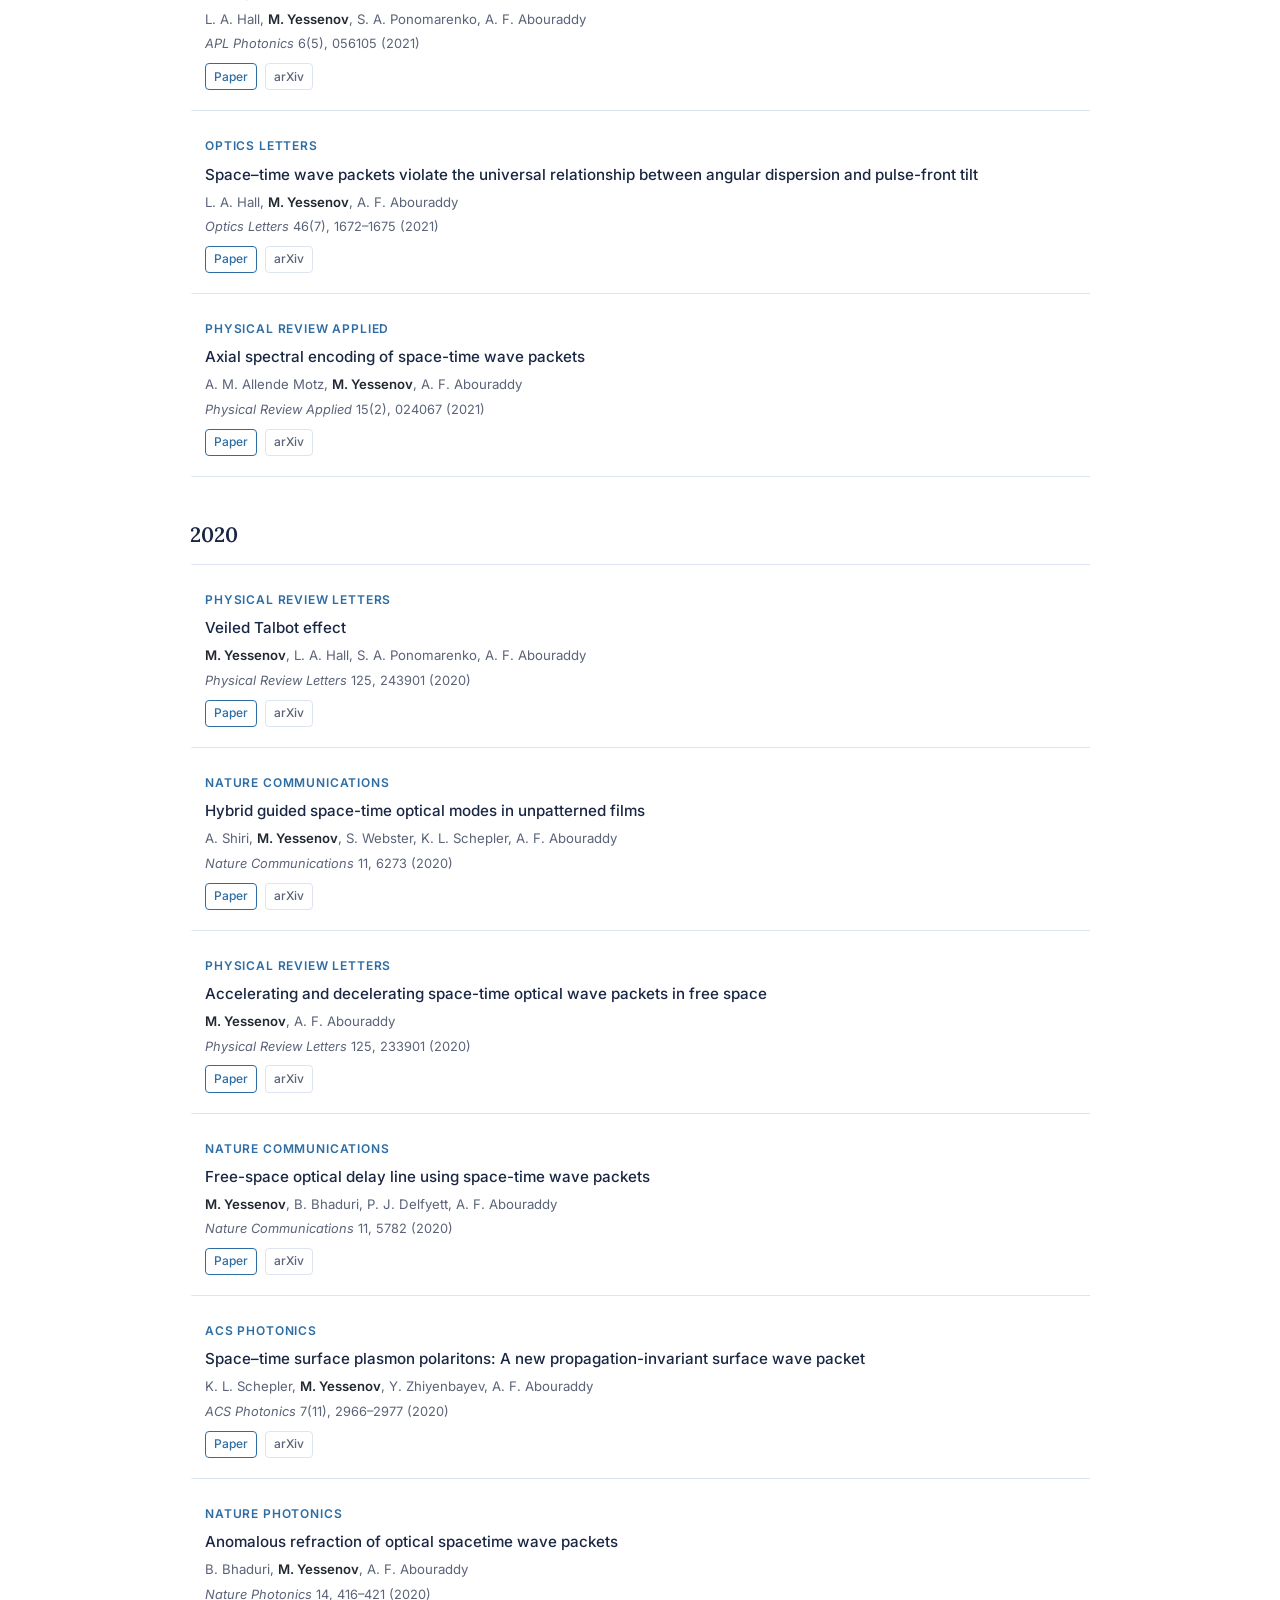
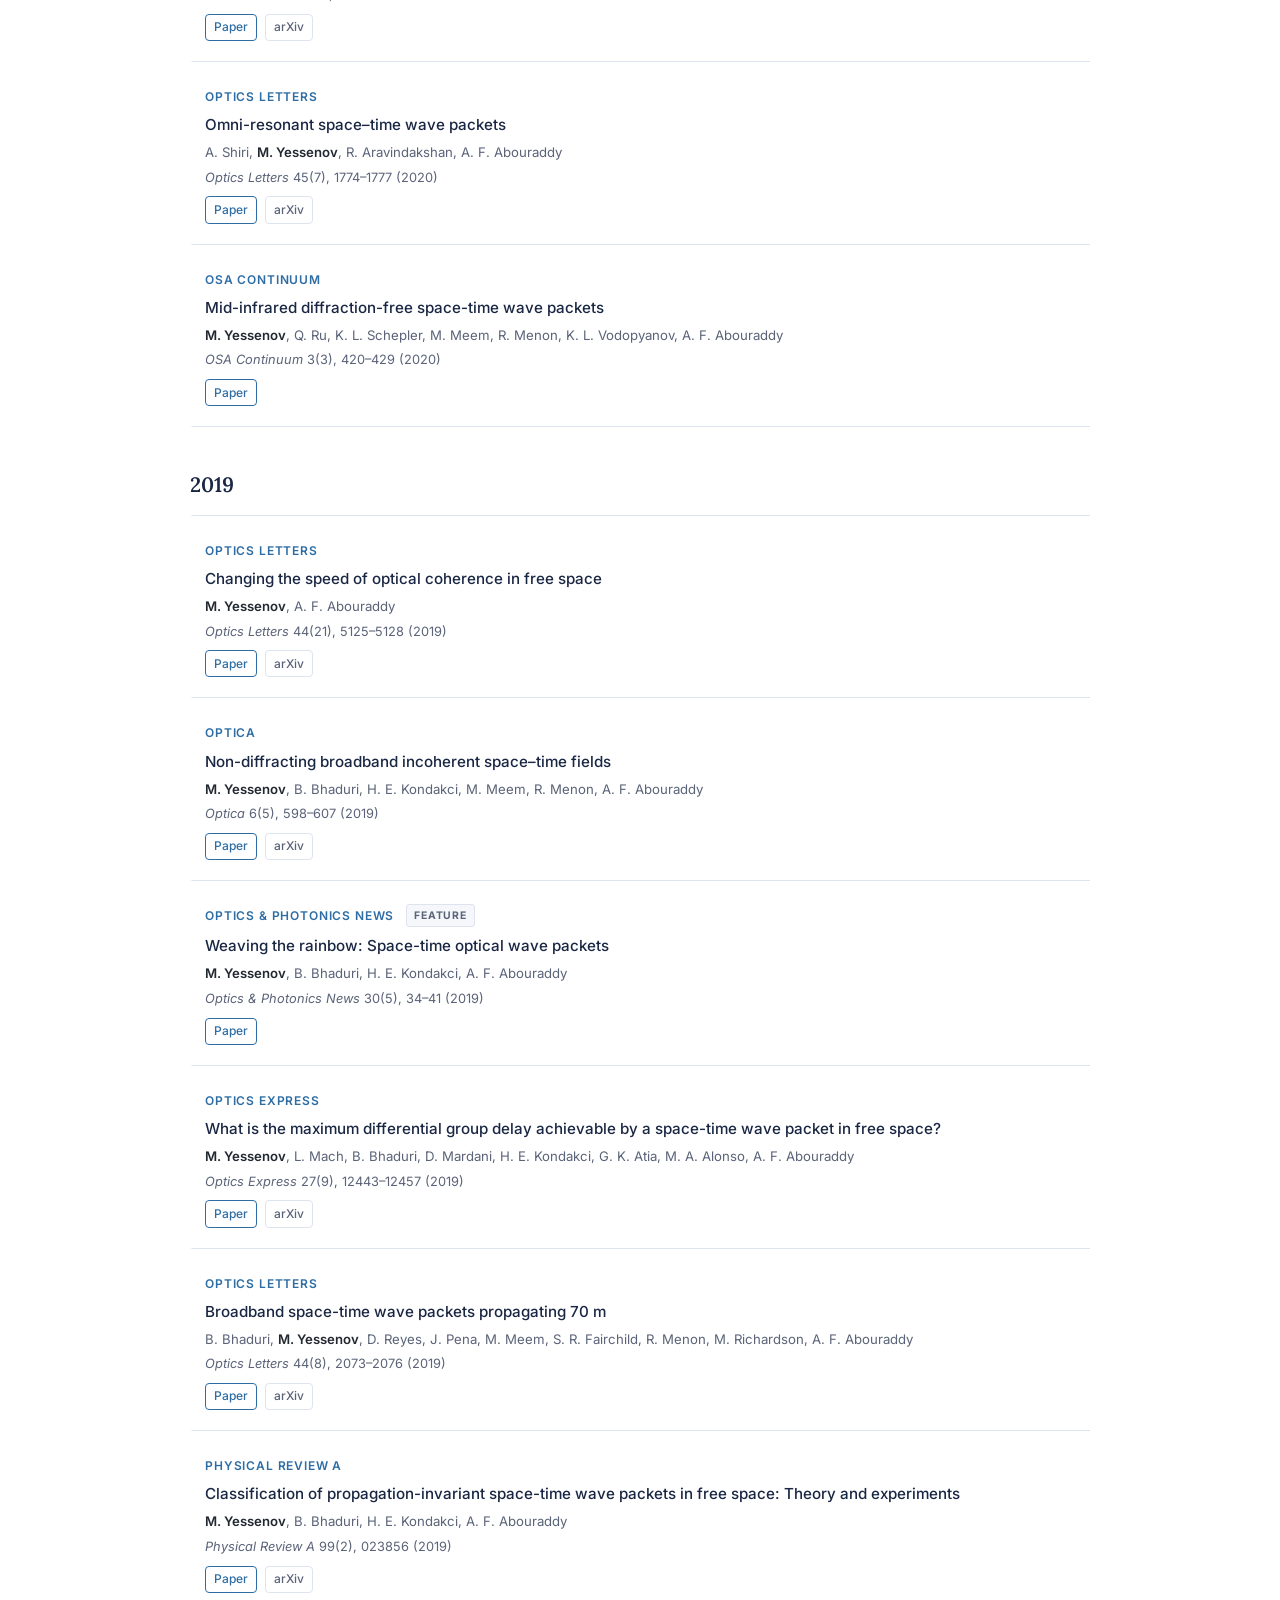
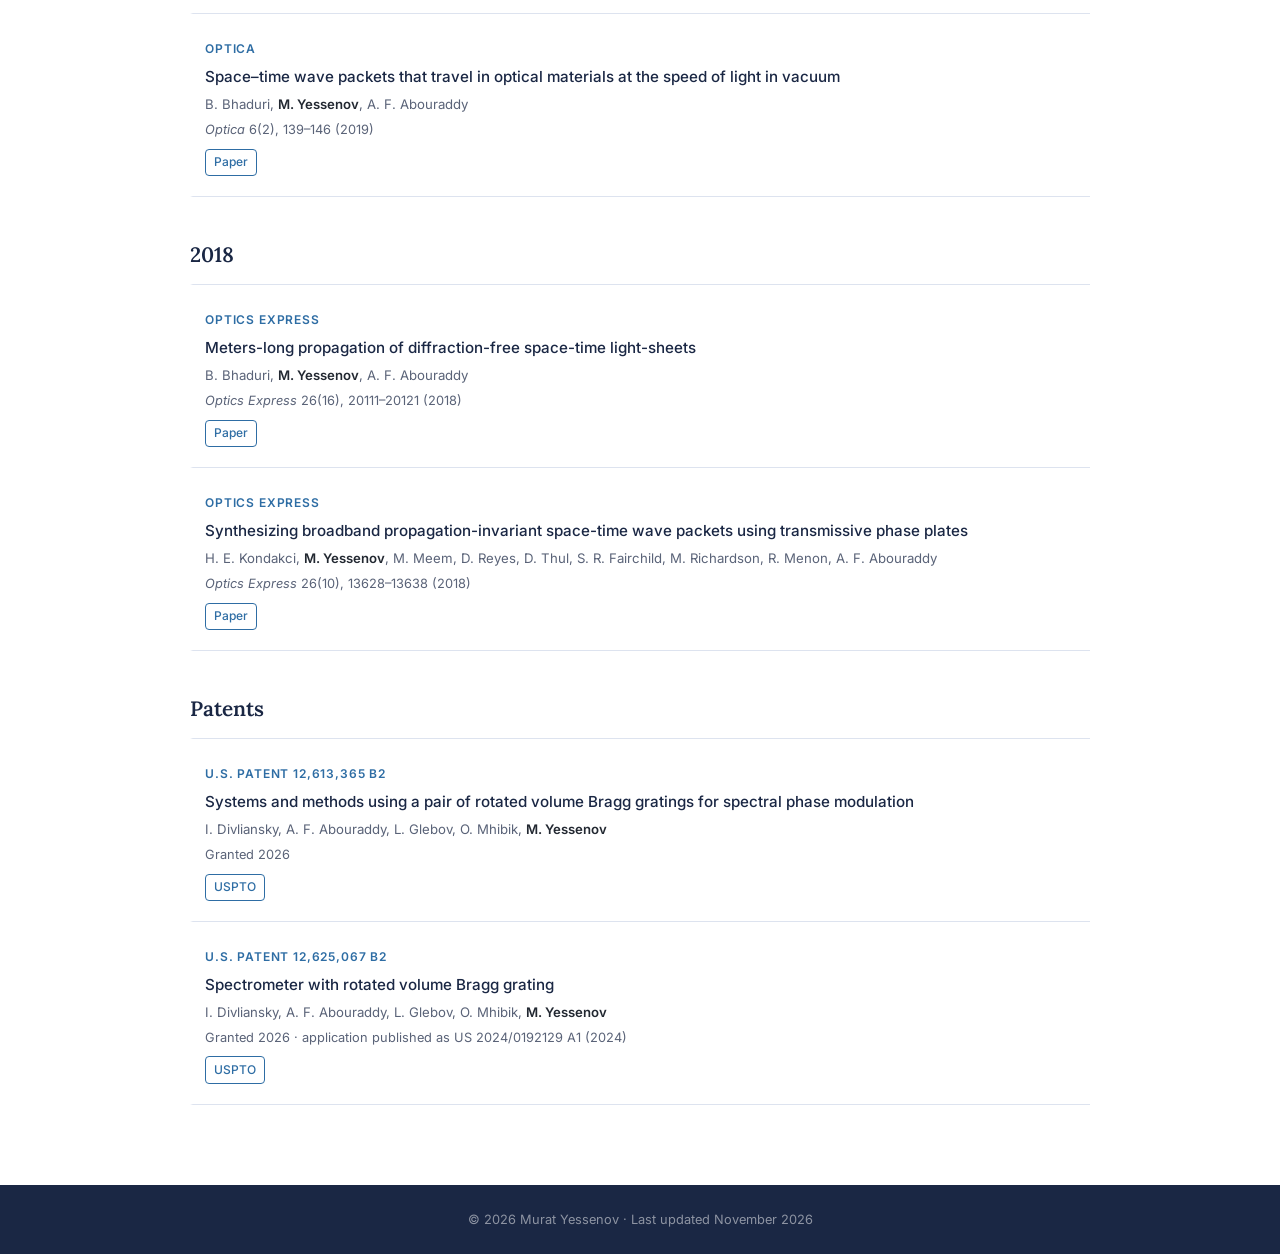
==== commit 84384b4d: "T6: verify publication list, part 1 (ACS Photonics and OSA Continuum DOIs, Optica link) Co-Authored-" ====
--- a/publications.html
+++ b/publications.html
@@ -325,11 +325,11 @@
 
           <div class="pub-item">
             <div class="pub-venue">ACS Photonics</div>
-            <p class="pub-title"><a href="https://pubs.acs.org/apchd5/article/10/2/374/335877/Observation-of-Ultrabroadband-Striped-Space-Time" target="_blank" rel="noopener noreferrer">Observation of ultrabroadband striped space-time surface plasmon polaritons</a></p>
+            <p class="pub-title"><a href="https://doi.org/10.1021/acsphotonics.2c00296" target="_blank" rel="noopener noreferrer">Observation of ultrabroadband striped space-time surface plasmon polaritons</a></p>
             <p class="pub-authors">N. Ichiji, H. Kikuchi, <strong>M. Yessenov</strong>, K. L. Schepler, A. F. Abouraddy, A. Kubo</p>
             <p class="pub-cite"><em>ACS Photonics</em> 10(2), 374&ndash;382 (2023)</p>
             <div class="pub-links">
-              <a href="https://pubs.acs.org/apchd5/article/10/2/374/335877/Observation-of-Ultrabroadband-Striped-Space-Time" target="_blank" rel="noopener noreferrer" class="pub-link">Paper</a>
+              <a href="https://doi.org/10.1021/acsphotonics.2c00296" target="_blank" rel="noopener noreferrer" class="pub-link">Paper</a>
               <a href="https://arxiv.org/abs/2202.10504" target="_blank" rel="noopener noreferrer" class="pub-link pub-link--preprint">arXiv</a>
             </div>
           </div>
@@ -486,10 +486,11 @@
 
           <div class="pub-item">
             <div class="pub-venue">ACS Photonics</div>
-            <p class="pub-title"><a href="https://arxiv.org/abs/2102.09443" target="_blank" rel="noopener noreferrer">Engineering the optical vacuum: Arbitrary magnitude, sign, and order of dispersion in free space using space-time wave packets</a></p>
+            <p class="pub-title"><a href="https://doi.org/10.1021/acsphotonics.1c00275" target="_blank" rel="noopener noreferrer">Engineering the optical vacuum: Arbitrary magnitude, sign, and order of dispersion in free space using space-time wave packets</a></p>
             <p class="pub-authors"><strong>M. Yessenov</strong>, L. A. Hall, A. F. Abouraddy</p>
             <p class="pub-cite"><em>ACS Photonics</em> 8(8), 2274&ndash;2284 (2021)</p>
             <div class="pub-links">
+              <a href="https://doi.org/10.1021/acsphotonics.1c00275" target="_blank" rel="noopener noreferrer" class="pub-link">Paper</a>
               <a href="https://arxiv.org/abs/2102.09443" target="_blank" rel="noopener noreferrer" class="pub-link pub-link--preprint">arXiv</a>
             </div>
           </div>
@@ -590,10 +591,11 @@
 
           <div class="pub-item">
             <div class="pub-venue">ACS Photonics</div>
-            <p class="pub-title"><a href="https://arxiv.org/abs/2003.02105" target="_blank" rel="noopener noreferrer">Space&ndash;time surface plasmon polaritons: A new propagation-invariant surface wave packet</a></p>
+            <p class="pub-title"><a href="https://doi.org/10.1021/acsphotonics.0c00293" target="_blank" rel="noopener noreferrer">Space&ndash;time surface plasmon polaritons: A new propagation-invariant surface wave packet</a></p>
             <p class="pub-authors">K. L. Schepler, <strong>M. Yessenov</strong>, Y. Zhiyenbayev, A. F. Abouraddy</p>
-            <p class="pub-cite"><em>ACS Photonics</em> 7, 2966&ndash;2977 (2020)</p>
-            <div class="pub-links">
+            <p class="pub-cite"><em>ACS Photonics</em> 7(11), 2966&ndash;2977 (2020)</p>
+            <div class="pub-links">
+              <a href="https://doi.org/10.1021/acsphotonics.0c00293" target="_blank" rel="noopener noreferrer" class="pub-link">Paper</a>
               <a href="https://arxiv.org/abs/2003.02105" target="_blank" rel="noopener noreferrer" class="pub-link pub-link--preprint">arXiv</a>
             </div>
           </div>
@@ -622,9 +624,12 @@
 
           <div class="pub-item">
             <div class="pub-venue">OSA Continuum</div>
-            <p class="pub-title">Mid-infrared diffraction-free space-time wave packets</p>
+            <p class="pub-title"><a href="https://doi.org/10.1364/OSAC.384544" target="_blank" rel="noopener noreferrer">Mid-infrared diffraction-free space-time wave packets</a></p>
             <p class="pub-authors"><strong>M. Yessenov</strong>, Q. Ru, K. L. Schepler, M. Meem, R. Menon, K. L. Vodopyanov, A. F. Abouraddy</p>
             <p class="pub-cite"><em>OSA Continuum</em> 3(3), 420&ndash;429 (2020)</p>
+            <div class="pub-links">
+              <a href="https://doi.org/10.1364/OSAC.384544" target="_blank" rel="noopener noreferrer" class="pub-link">Paper</a>
+            </div>
           </div>
 
         </div>
@@ -646,10 +651,11 @@
 
           <div class="pub-item">
             <div class="pub-venue">Optica</div>
-            <p class="pub-title"><a href="https://arxiv.org/abs/1904.01764" target="_blank" rel="noopener noreferrer">Non-diffracting broadband incoherent space&ndash;time fields</a></p>
+            <p class="pub-title"><a href="https://opg.optica.org/optica/abstract.cfm?uri=optica-6-5-598" target="_blank" rel="noopener noreferrer">Non-diffracting broadband incoherent space&ndash;time fields</a></p>
             <p class="pub-authors"><strong>M. Yessenov</strong>, B. Bhaduri, H. E. Kondakci, M. Meem, R. Menon, A. F. Abouraddy</p>
             <p class="pub-cite"><em>Optica</em> 6(5), 598&ndash;607 (2019)</p>
             <div class="pub-links">
+              <a href="https://opg.optica.org/optica/abstract.cfm?uri=optica-6-5-598" target="_blank" rel="noopener noreferrer" class="pub-link">Paper</a>
               <a href="https://arxiv.org/abs/1904.01764" target="_blank" rel="noopener noreferrer" class="pub-link pub-link--preprint">arXiv</a>
             </div>
           </div>
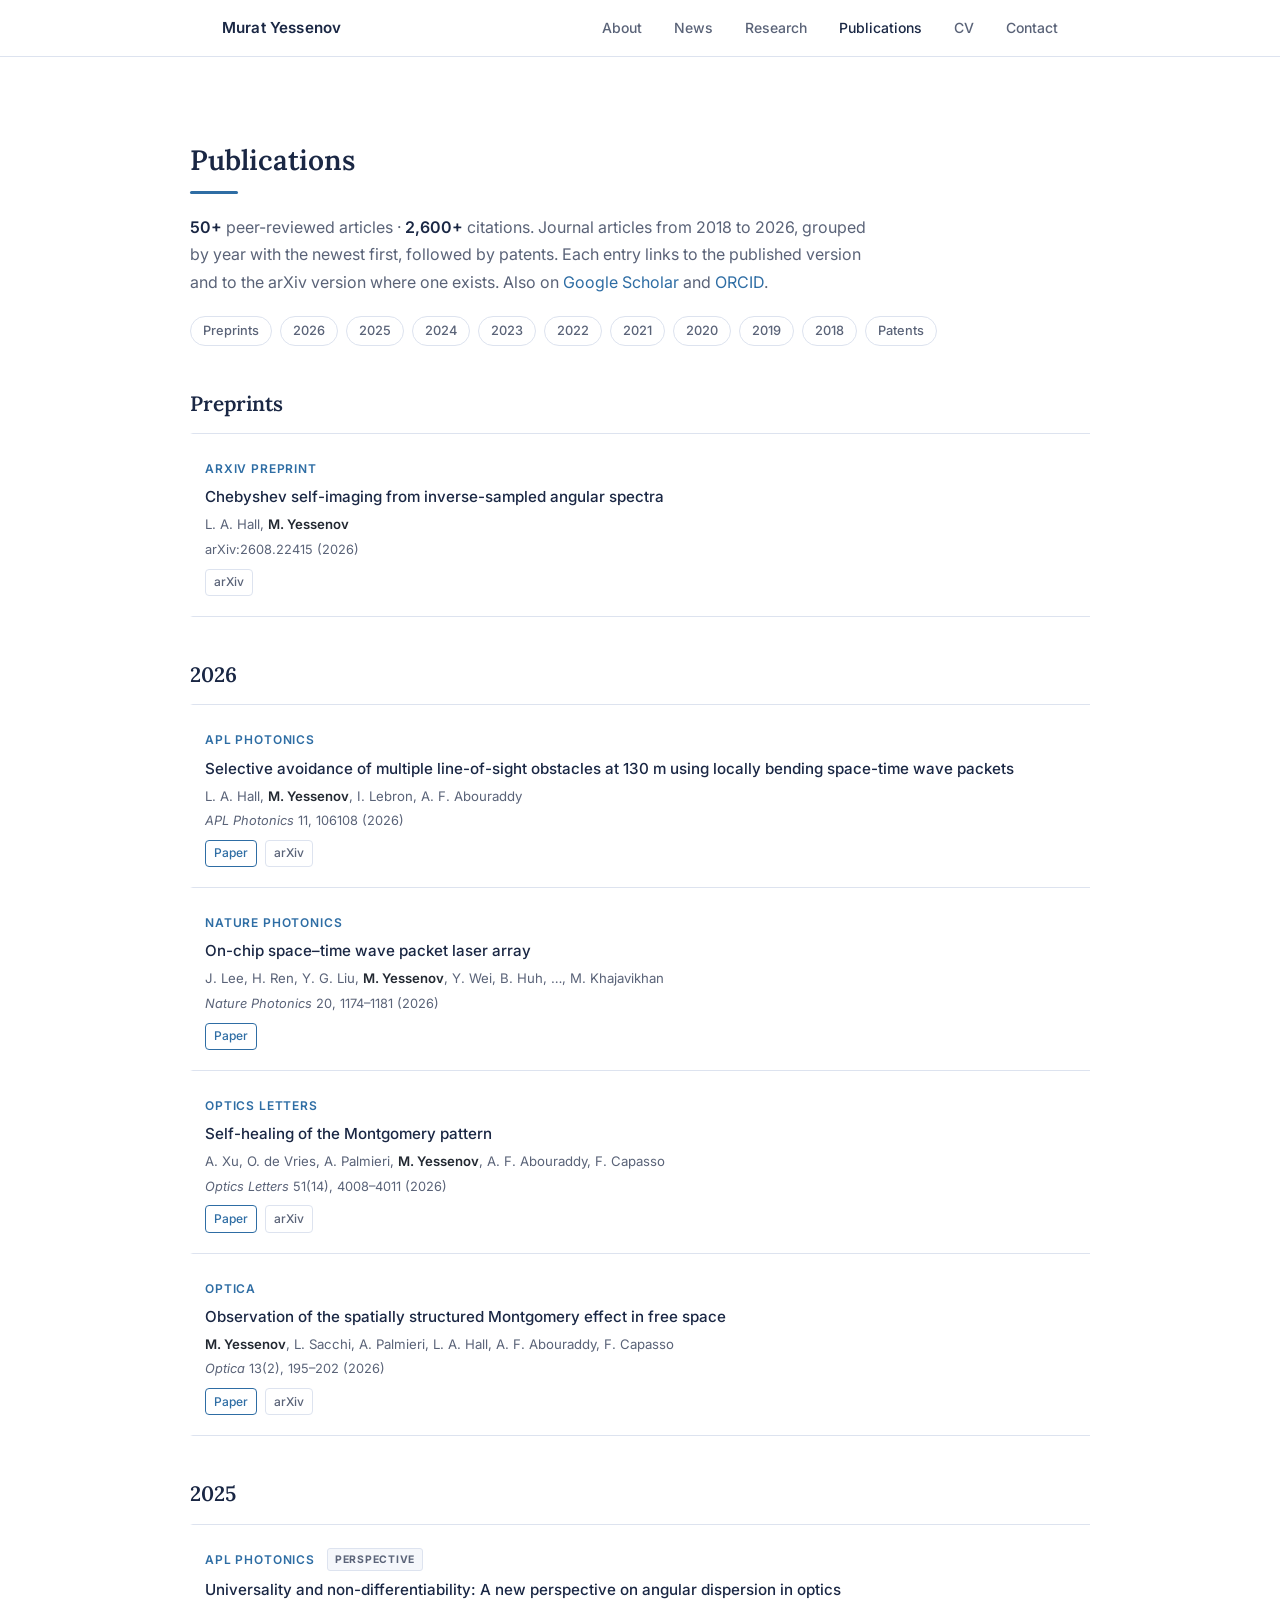
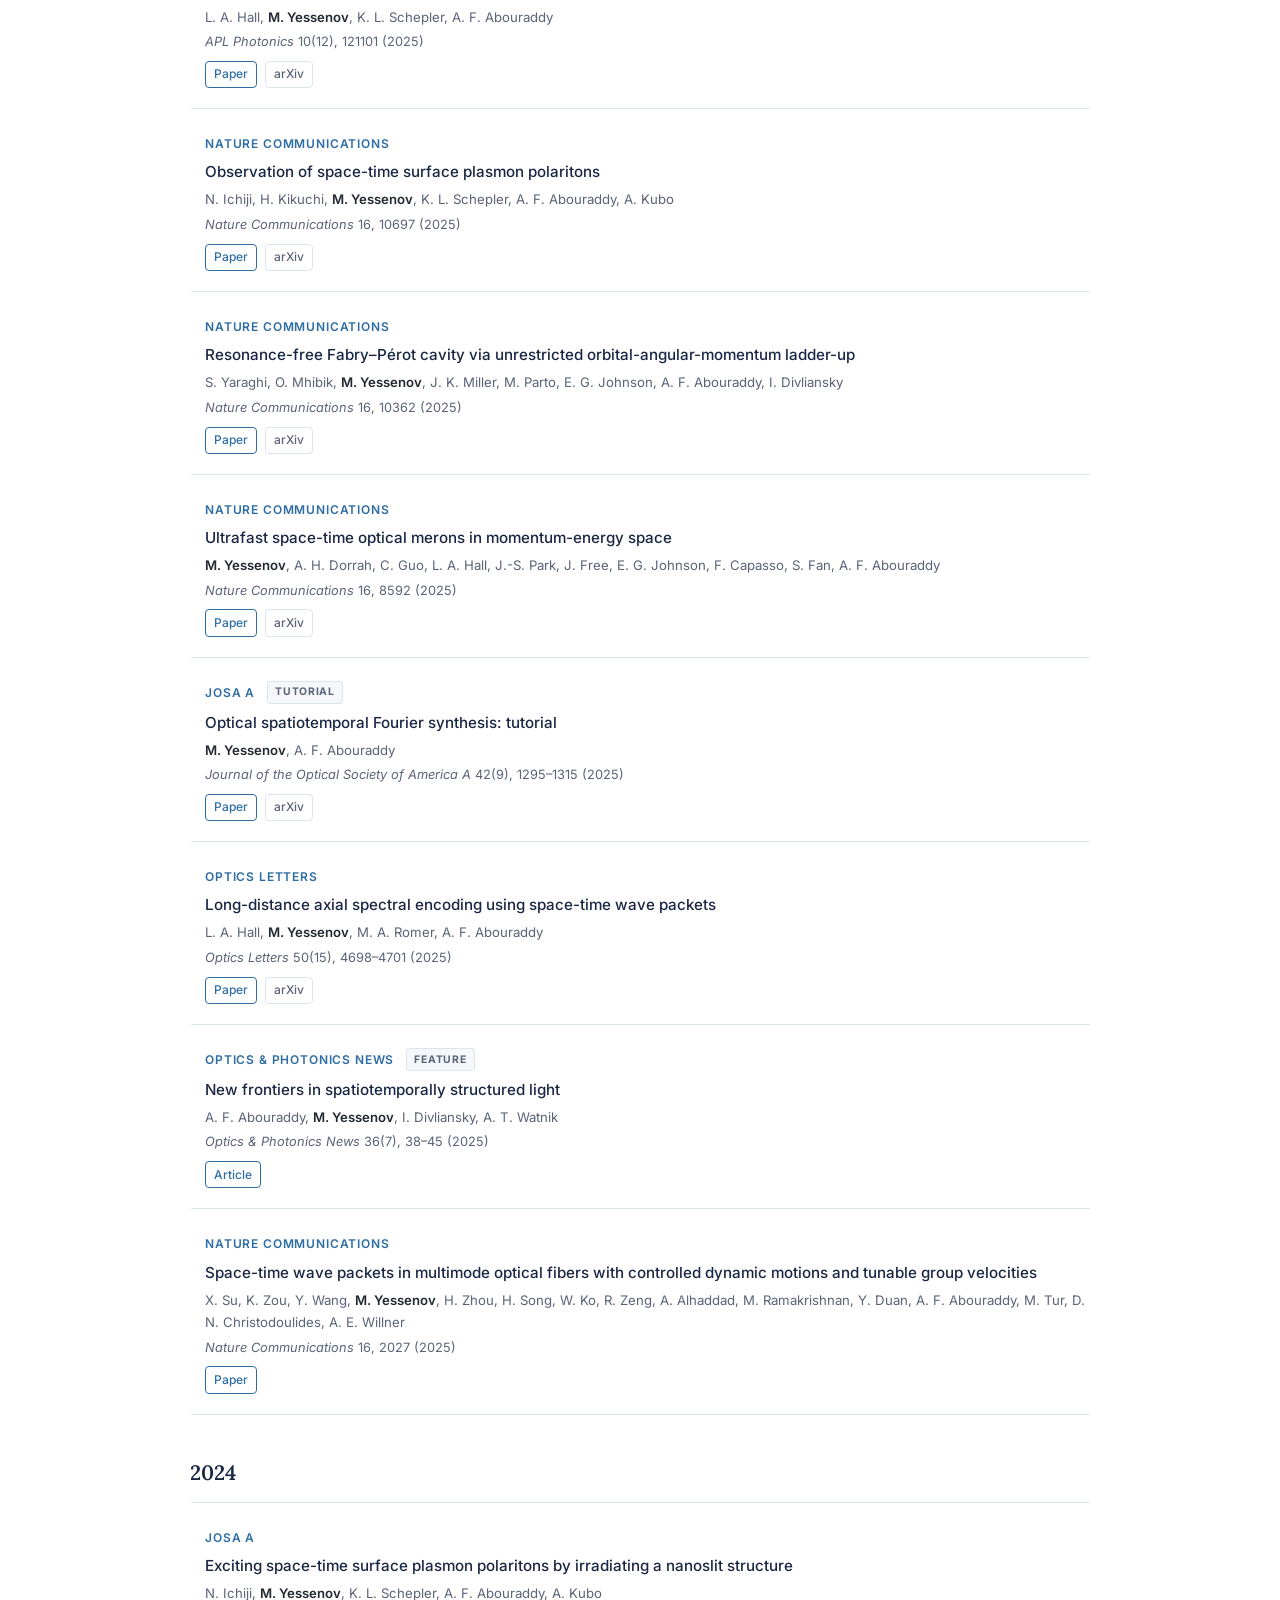
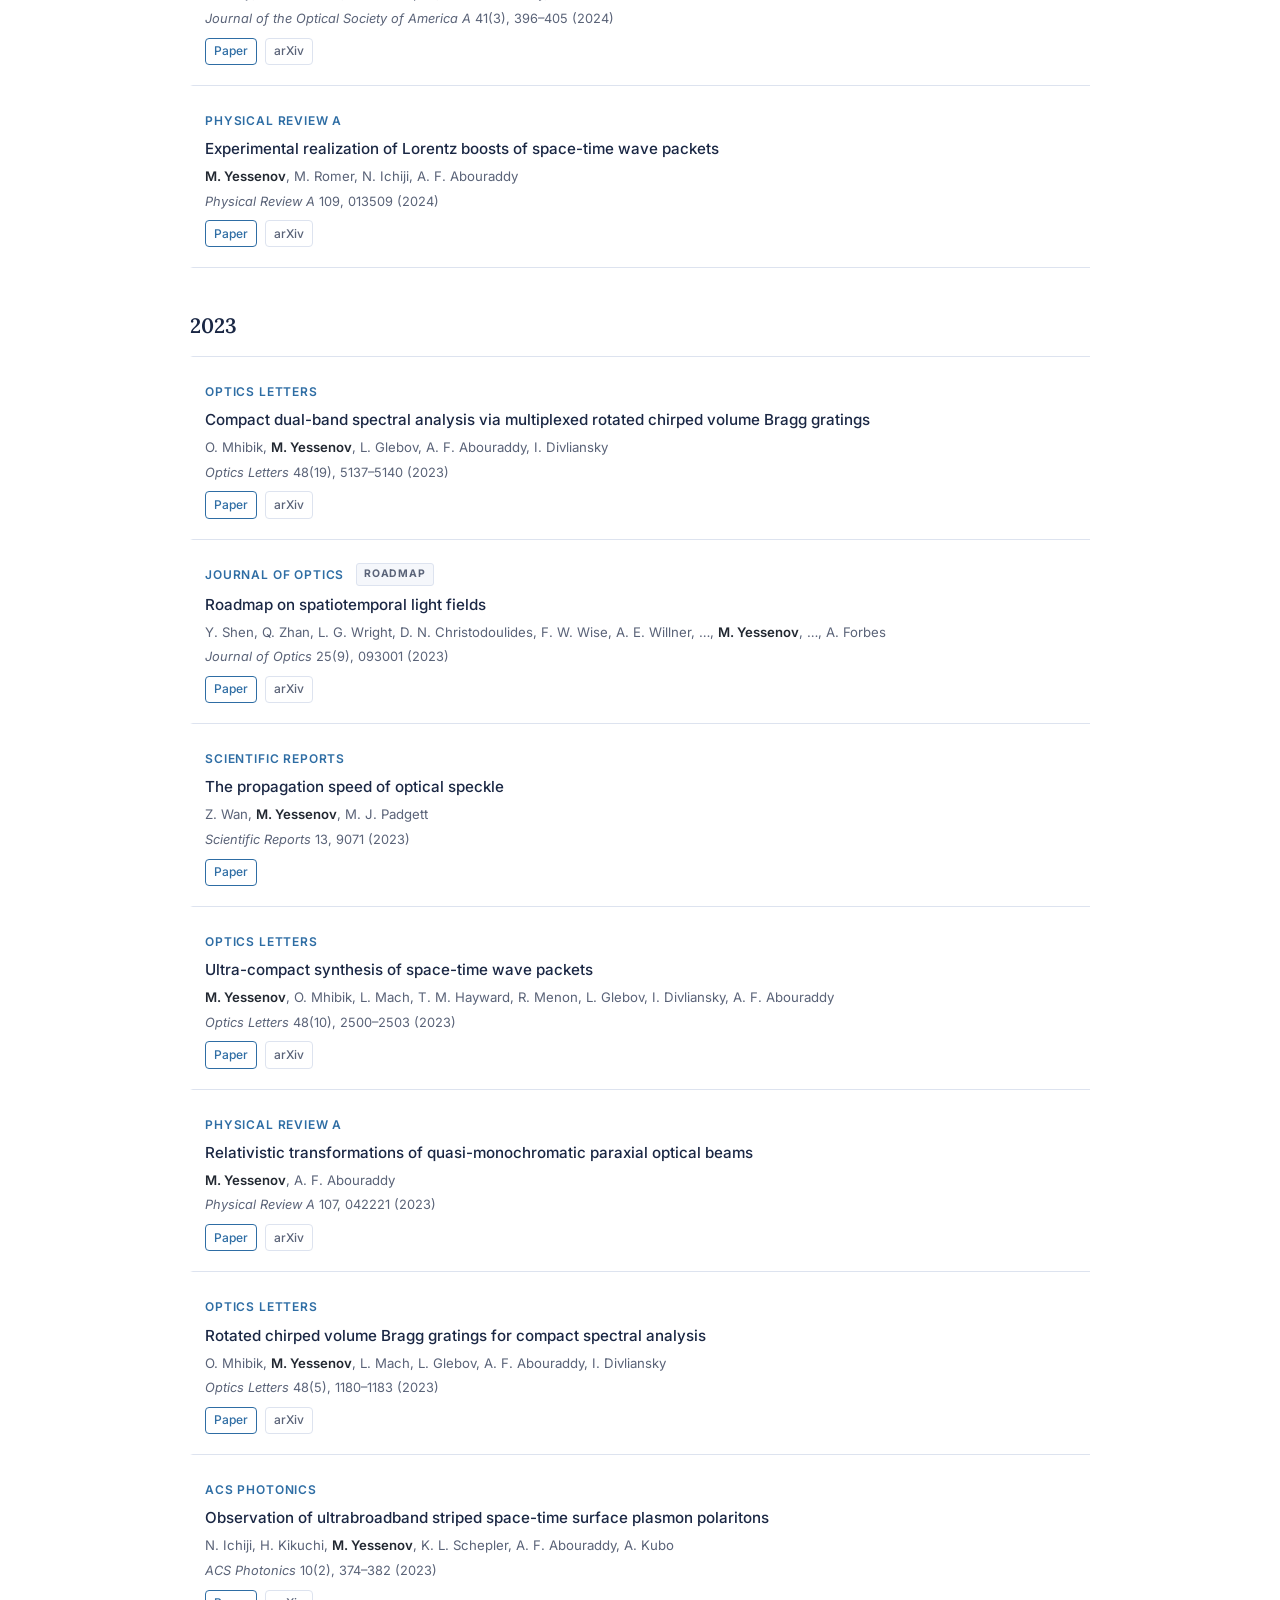
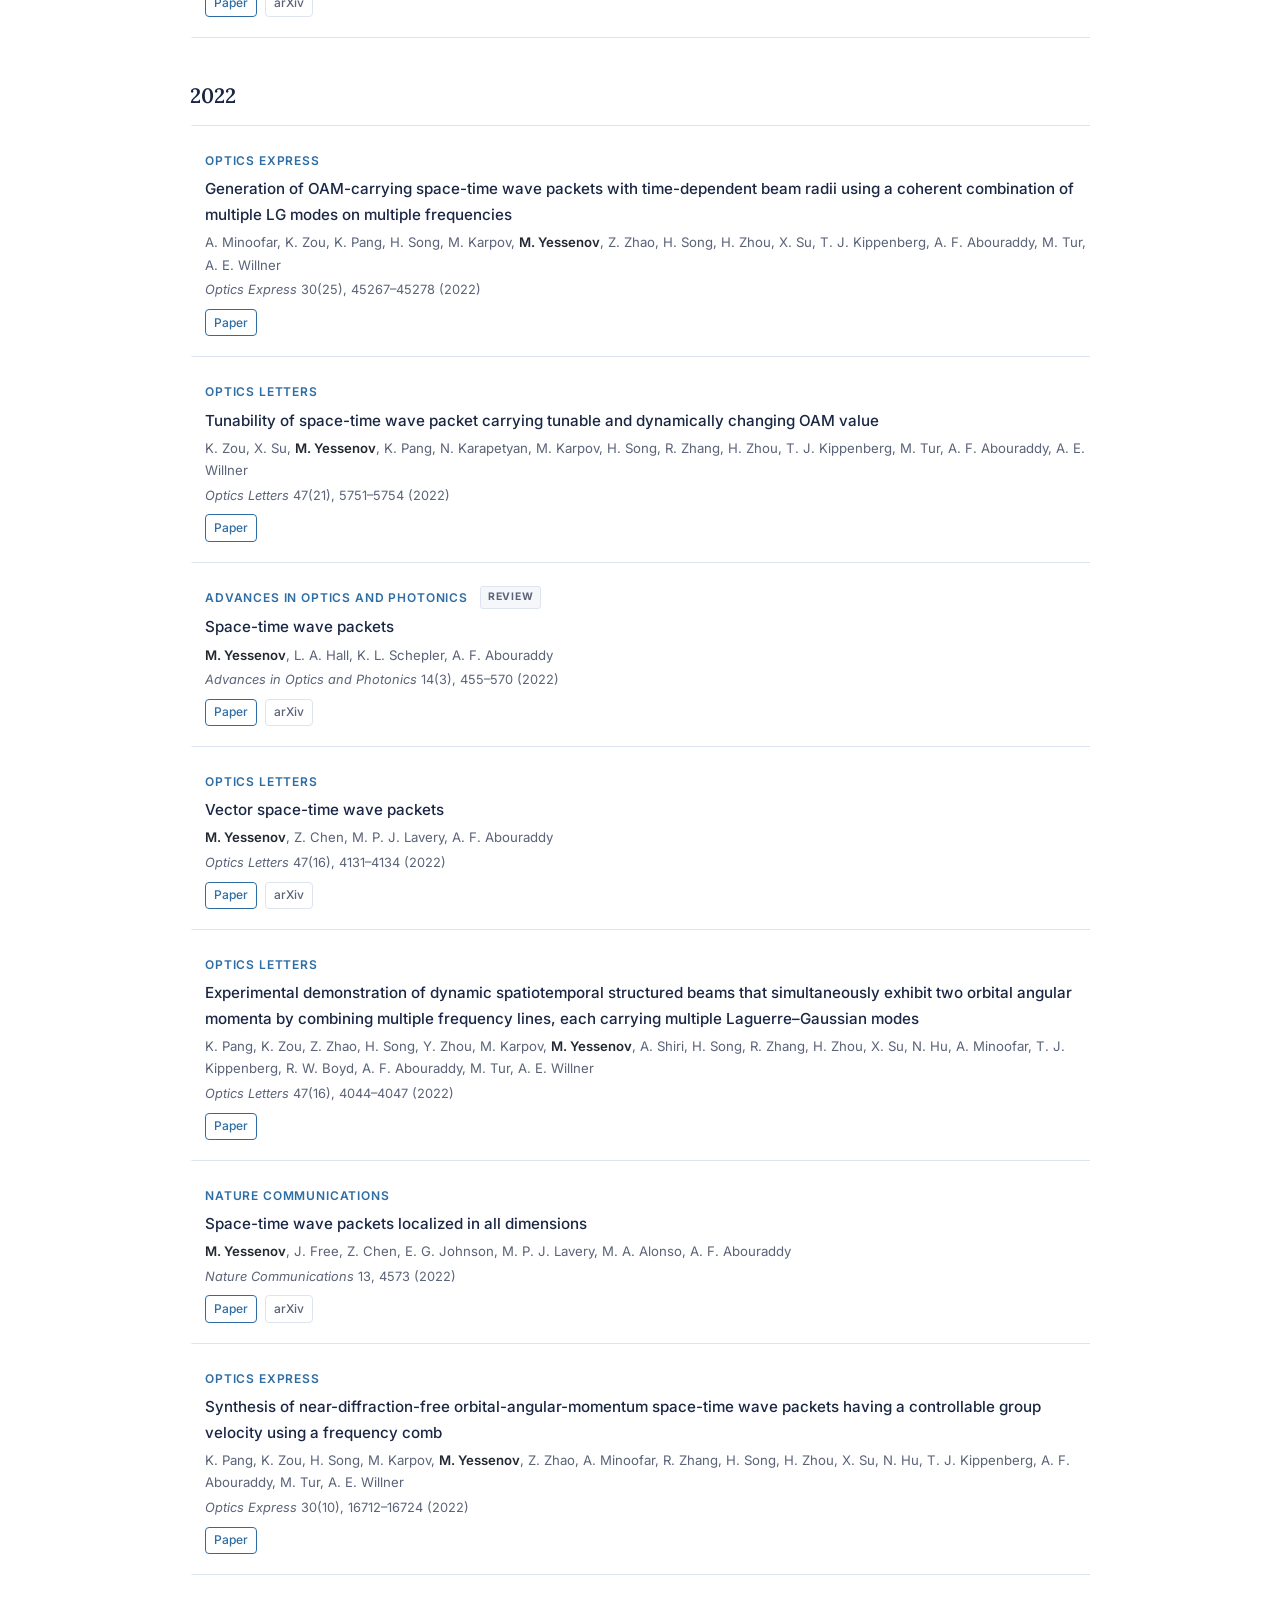
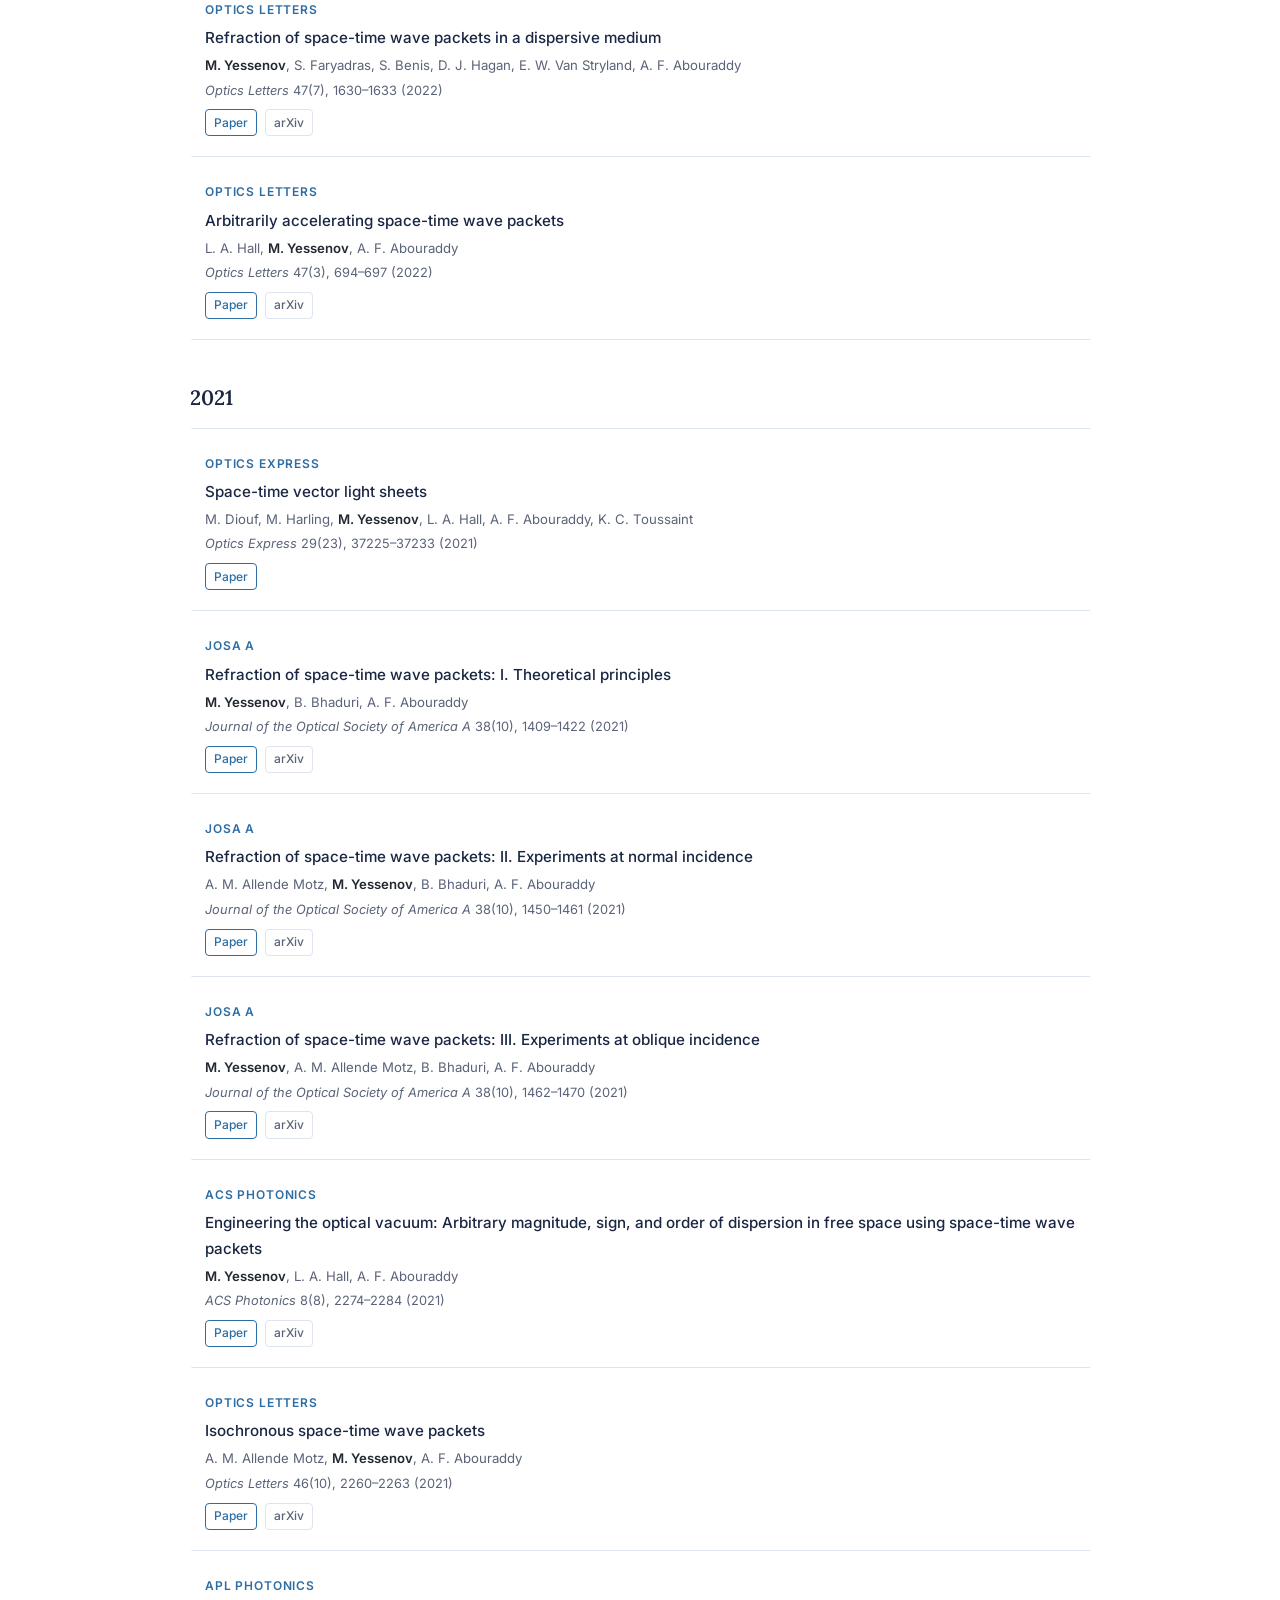
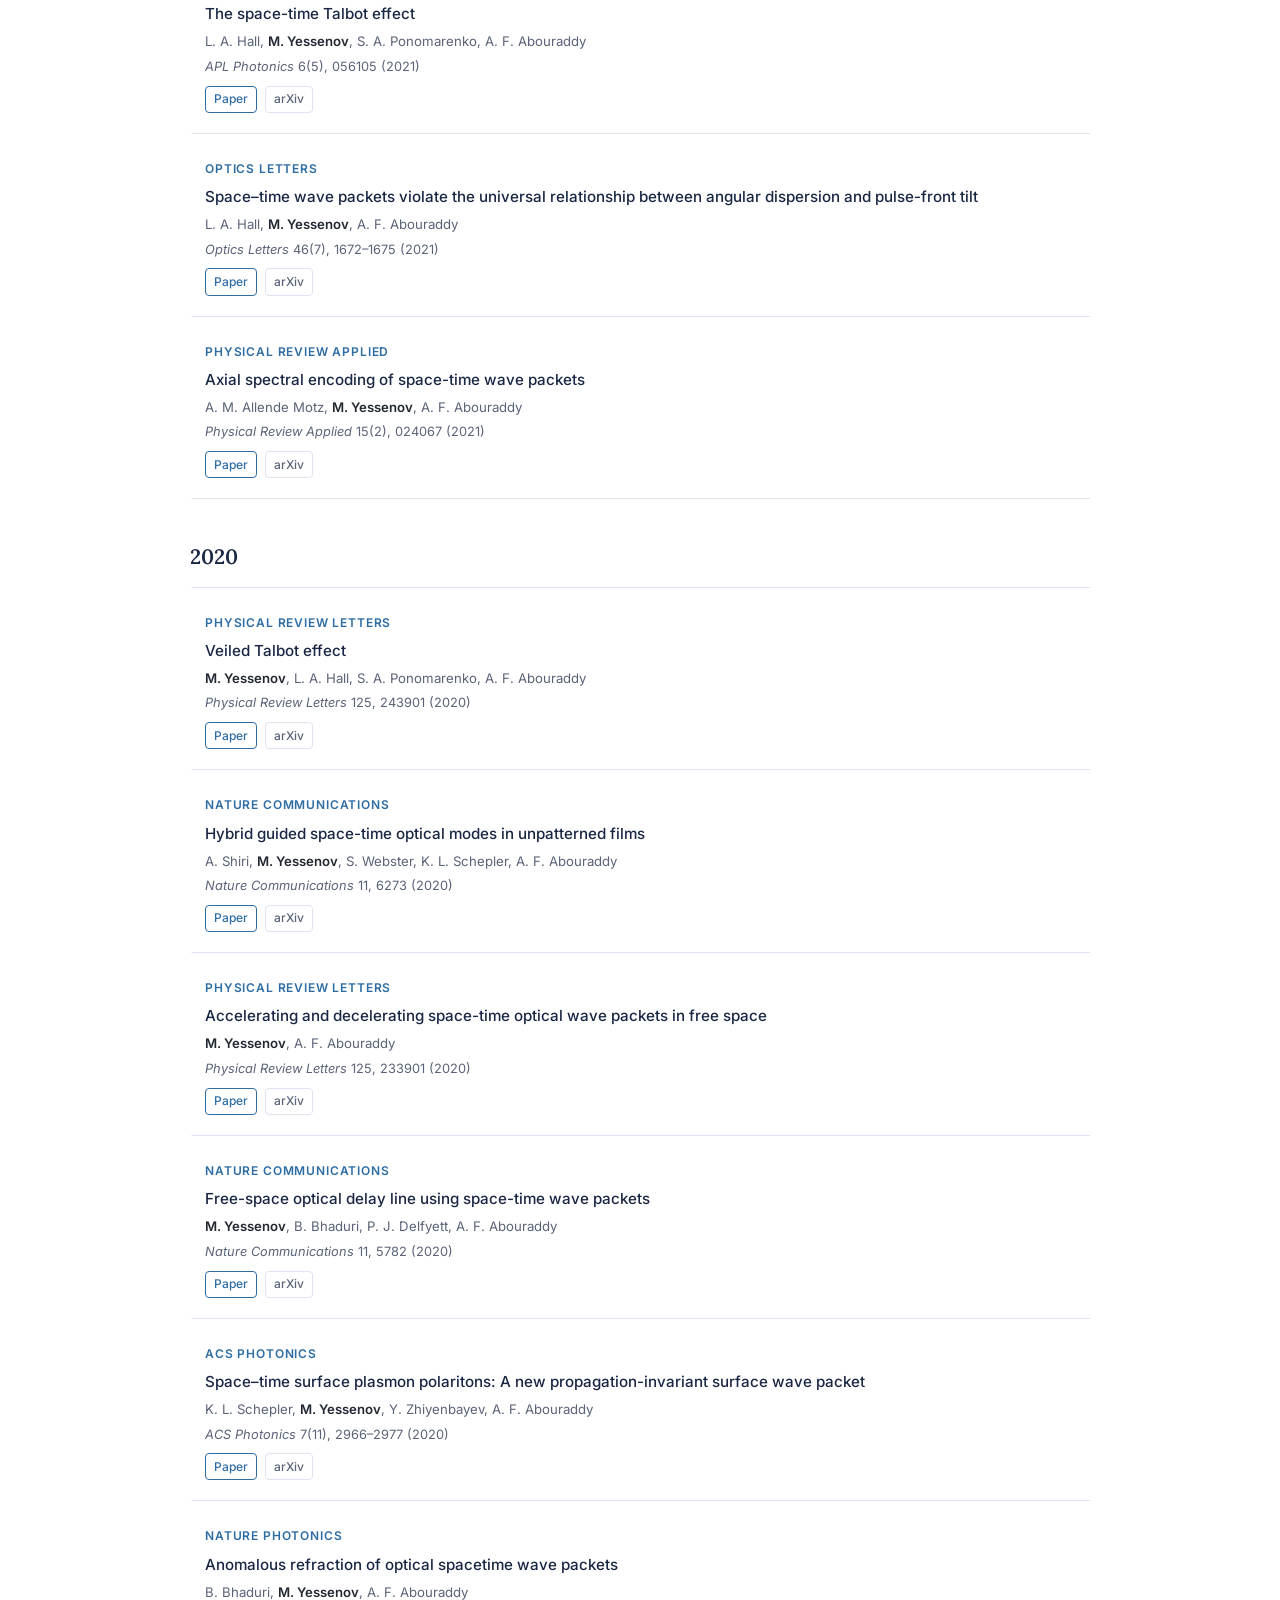
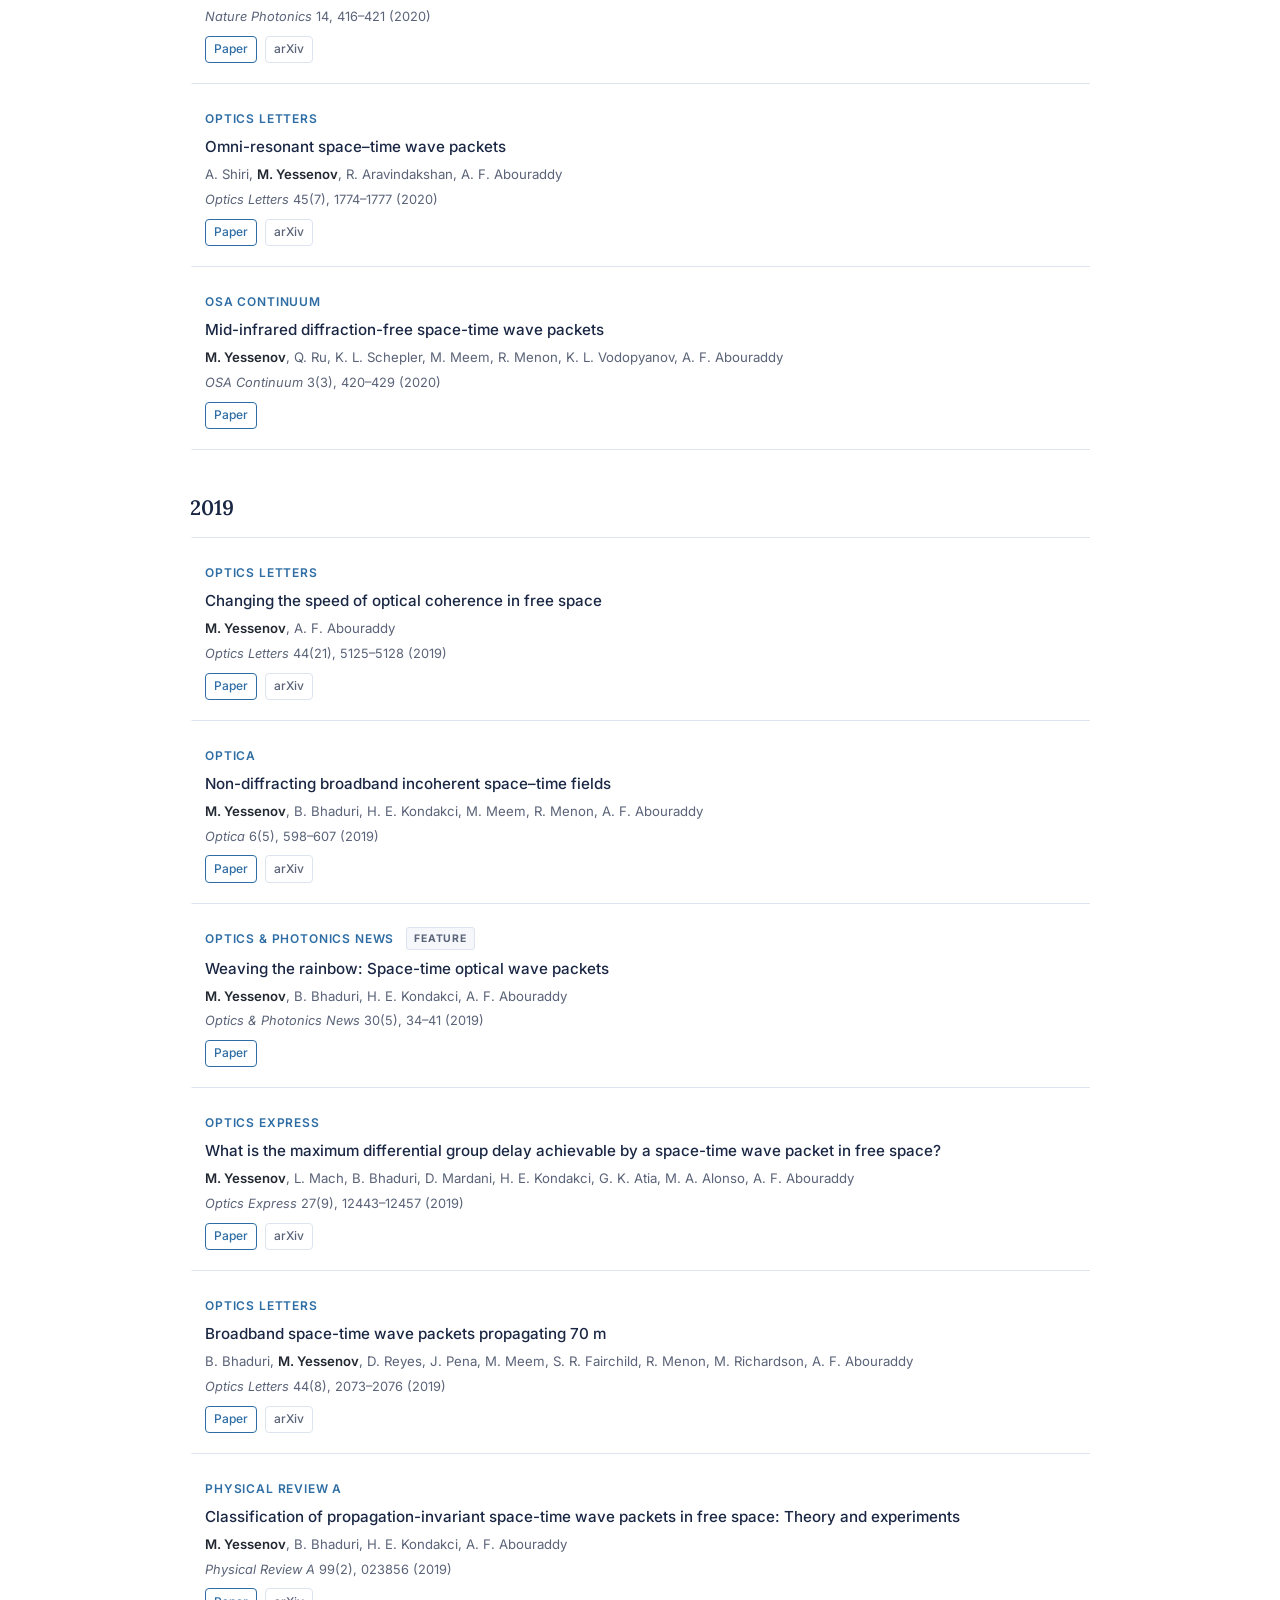
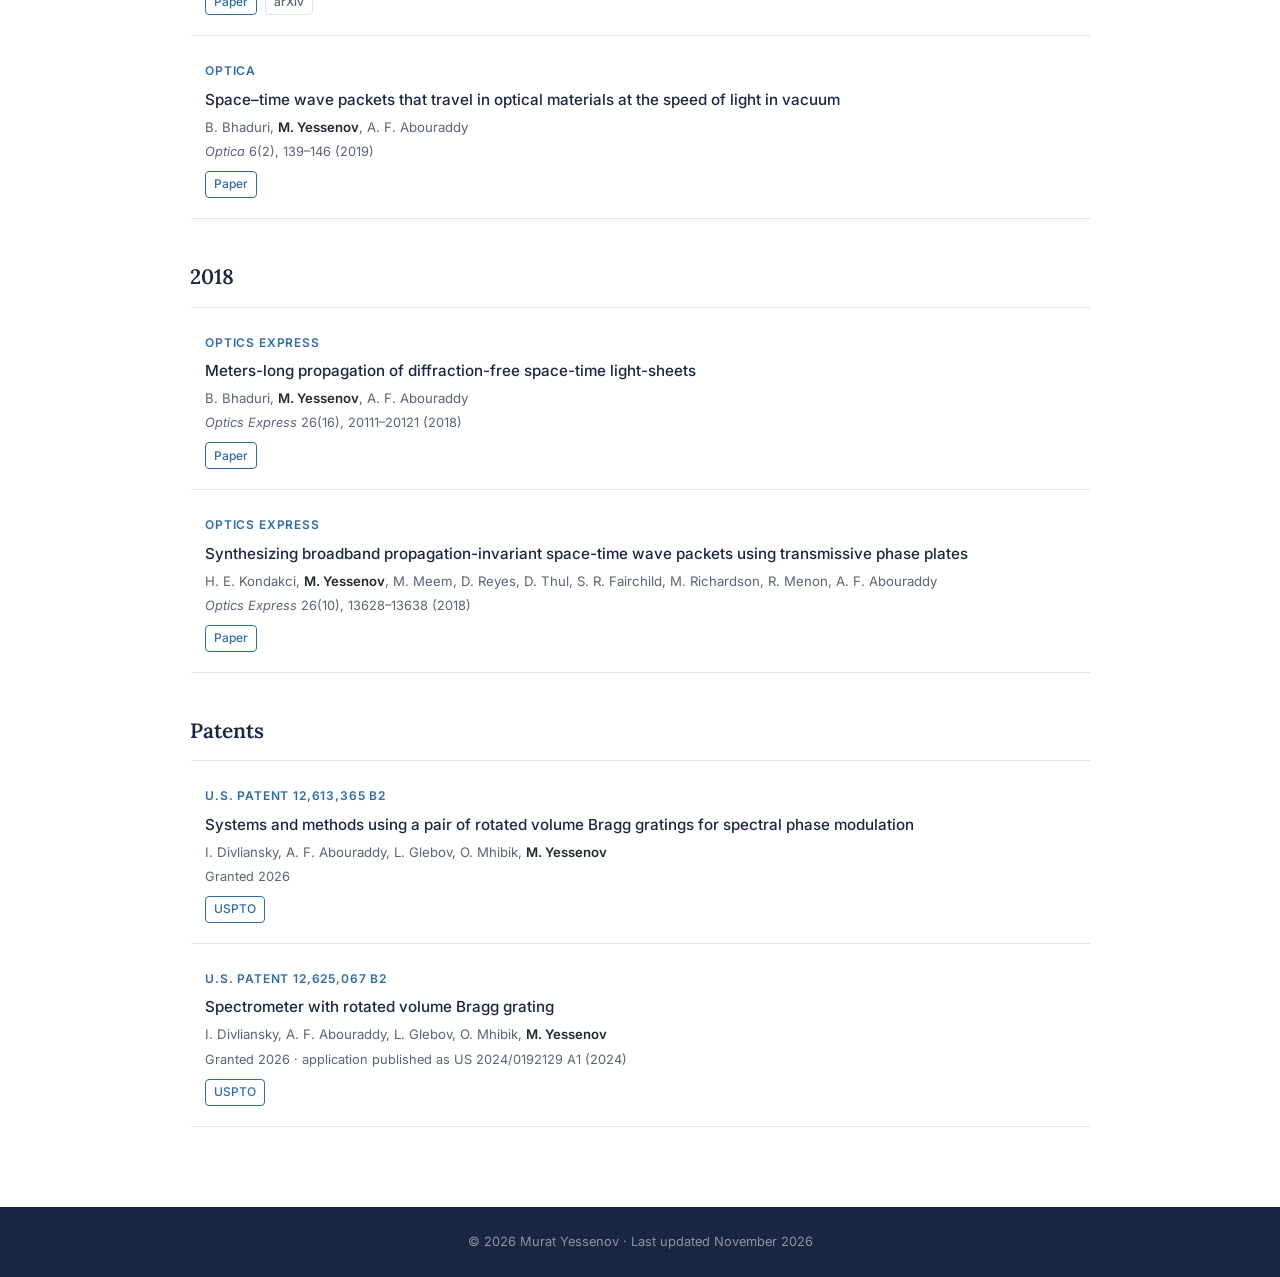
==== commit 5ef26e34: "T6b: verify publication list, part 2 (JOSA A III pages and link, Pang et al. full authors) Co-Author" ====
--- a/publications.html
+++ b/publications.html
@@ -385,7 +385,7 @@
           <div class="pub-item">
             <div class="pub-venue">Optics Letters</div>
             <p class="pub-title"><a href="https://doi.org/10.1364/OL.466058" target="_blank" rel="noopener noreferrer">Experimental demonstration of dynamic spatiotemporal structured beams that simultaneously exhibit two orbital angular momenta by combining multiple frequency lines, each carrying multiple Laguerre&ndash;Gaussian modes</a></p>
-            <p class="pub-authors">K. Pang, K. Zou, Z. Zhao, H. Song, Y. Zhou, M. Karpov, <strong>M. Yessenov</strong>, &hellip;, A. E. Willner</p>
+            <p class="pub-authors">K. Pang, K. Zou, Z. Zhao, H. Song, Y. Zhou, M. Karpov, <strong>M. Yessenov</strong>, A. Shiri, H. Song, R. Zhang, H. Zhou, X. Su, N. Hu, A. Minoofar, T. J. Kippenberg, R. W. Boyd, A. F. Abouraddy, M. Tur, A. E. Willner</p>
             <p class="pub-cite"><em>Optics Letters</em> 47(16), 4044&ndash;4047 (2022)</p>
             <div class="pub-links">
               <a href="https://doi.org/10.1364/OL.466058" target="_blank" rel="noopener noreferrer" class="pub-link">Paper</a>
@@ -475,11 +475,11 @@
 
           <div class="pub-item">
             <div class="pub-venue">JOSA A</div>
-            <p class="pub-title"><a href="https://doi.org/10.1364/JOSAA.430109" target="_blank" rel="noopener noreferrer">Refraction of space-time wave packets: III. Experiments at oblique incidence</a></p>
+            <p class="pub-title"><a href="https://opg.optica.org/josaa/abstract.cfm?uri=josaa-38-10-1462" target="_blank" rel="noopener noreferrer">Refraction of space-time wave packets: III. Experiments at oblique incidence</a></p>
             <p class="pub-authors"><strong>M. Yessenov</strong>, A. M. Allende Motz, B. Bhaduri, A. F. Abouraddy</p>
-            <p class="pub-cite"><em>Journal of the Optical Society of America A</em> 38(10), 1462 (2021)</p>
-            <div class="pub-links">
-              <a href="https://doi.org/10.1364/JOSAA.430109" target="_blank" rel="noopener noreferrer" class="pub-link">Paper</a>
+            <p class="pub-cite"><em>Journal of the Optical Society of America A</em> 38(10), 1462&ndash;1470 (2021)</p>
+            <div class="pub-links">
+              <a href="https://opg.optica.org/josaa/abstract.cfm?uri=josaa-38-10-1462" target="_blank" rel="noopener noreferrer" class="pub-link">Paper</a>
               <a href="https://arxiv.org/abs/2104.12972" target="_blank" rel="noopener noreferrer" class="pub-link pub-link--preprint">arXiv</a>
             </div>
           </div>
